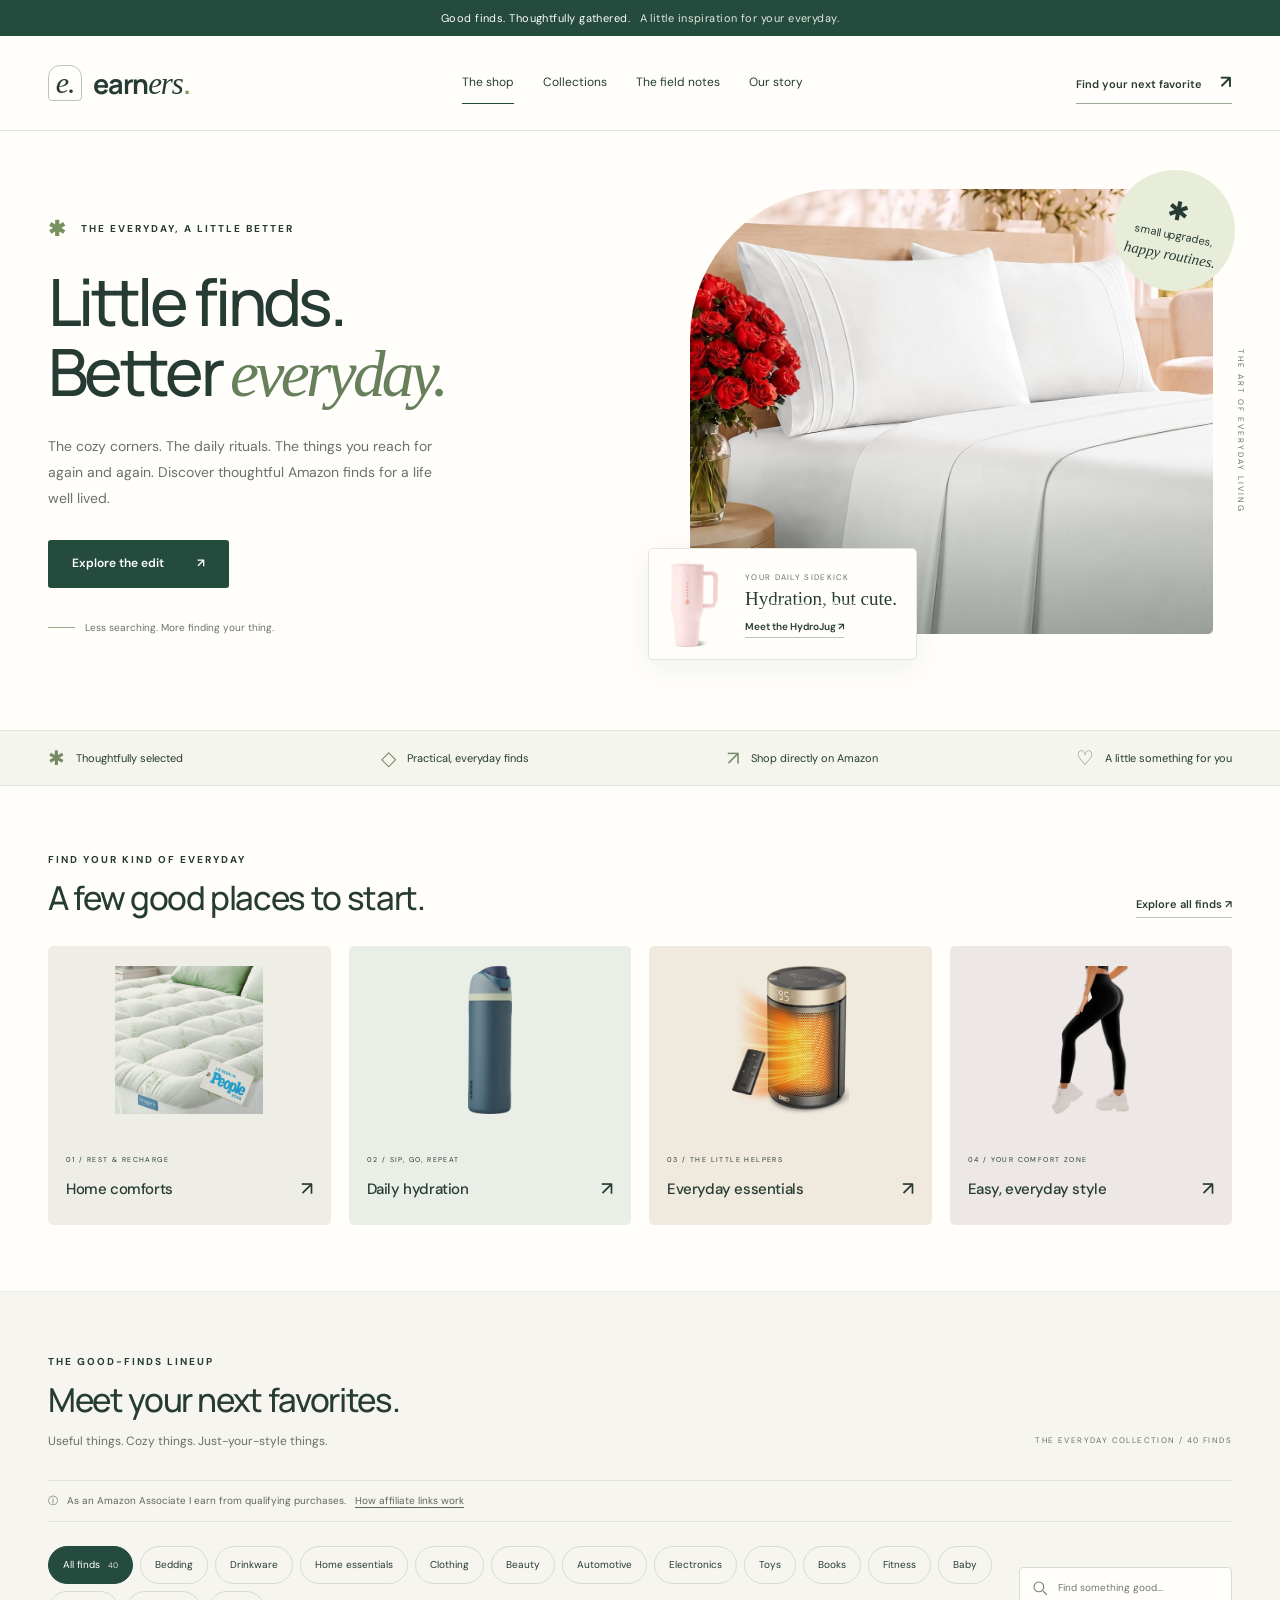
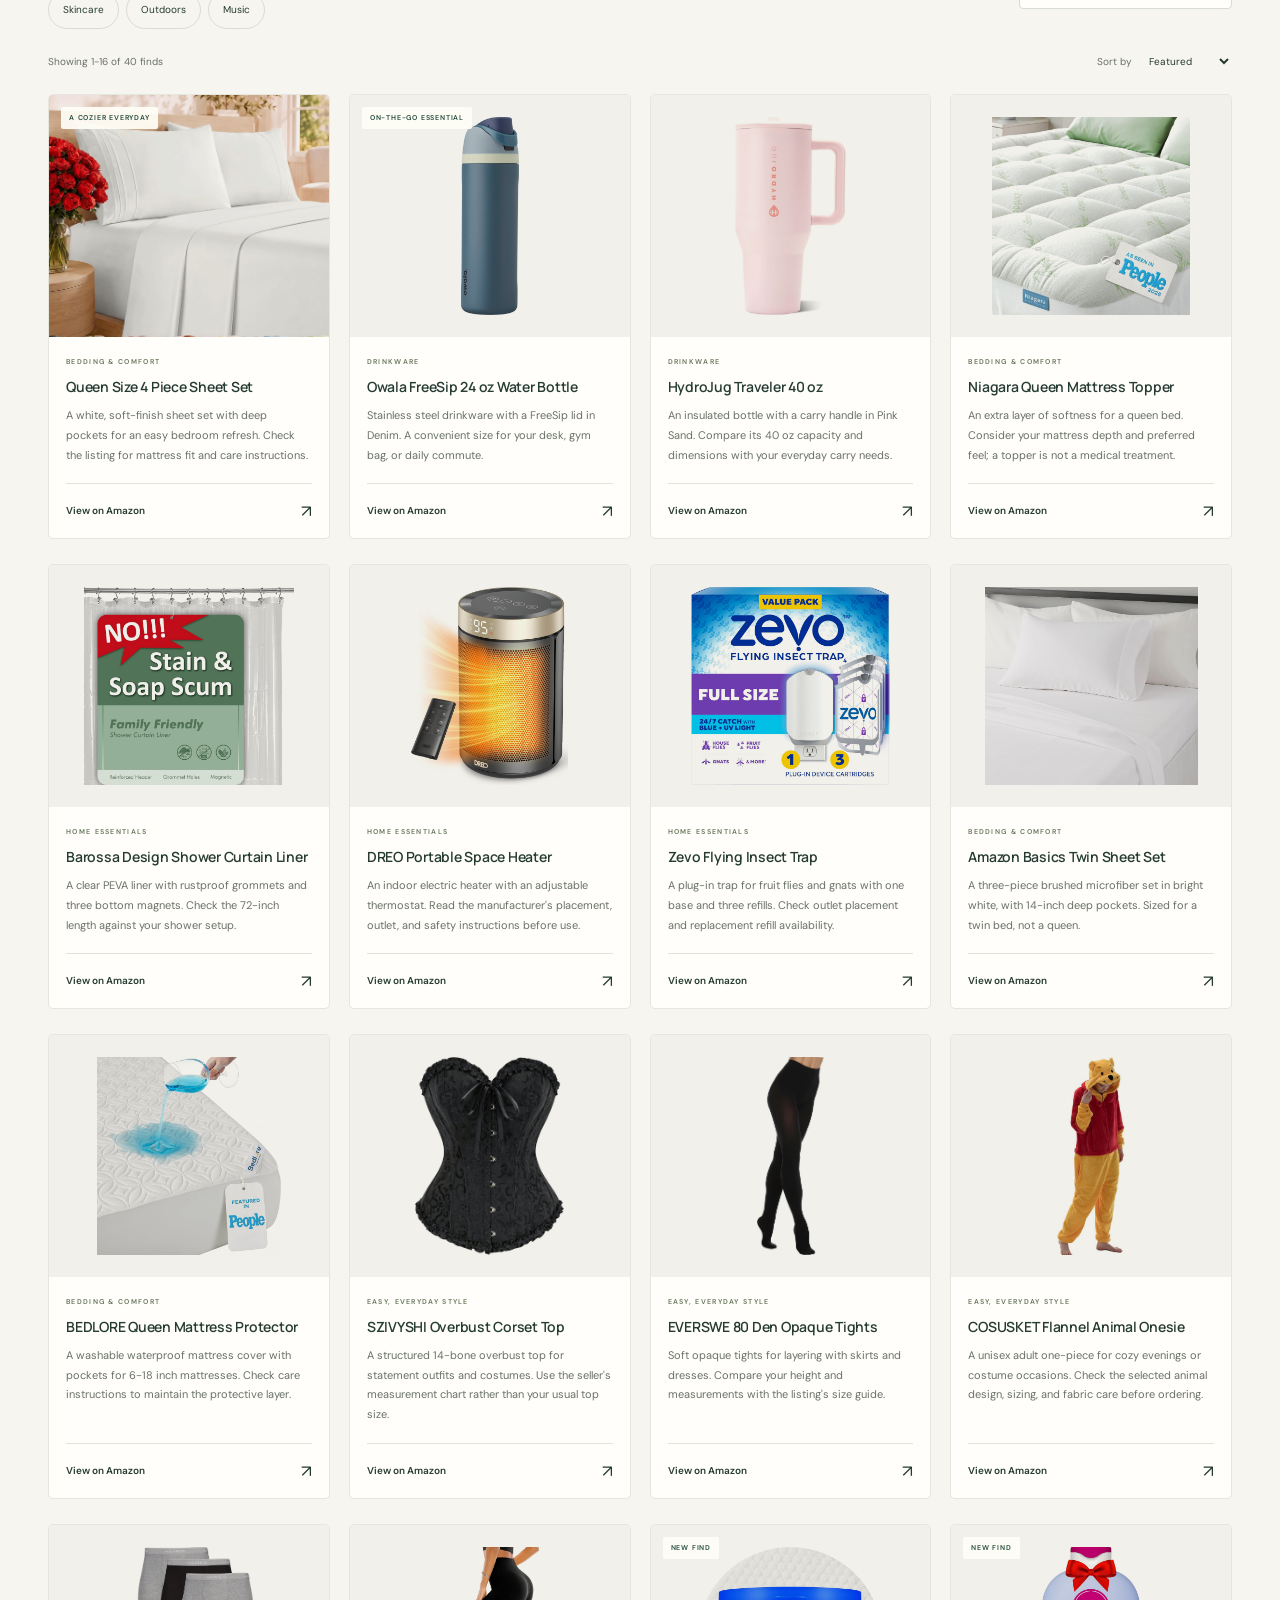
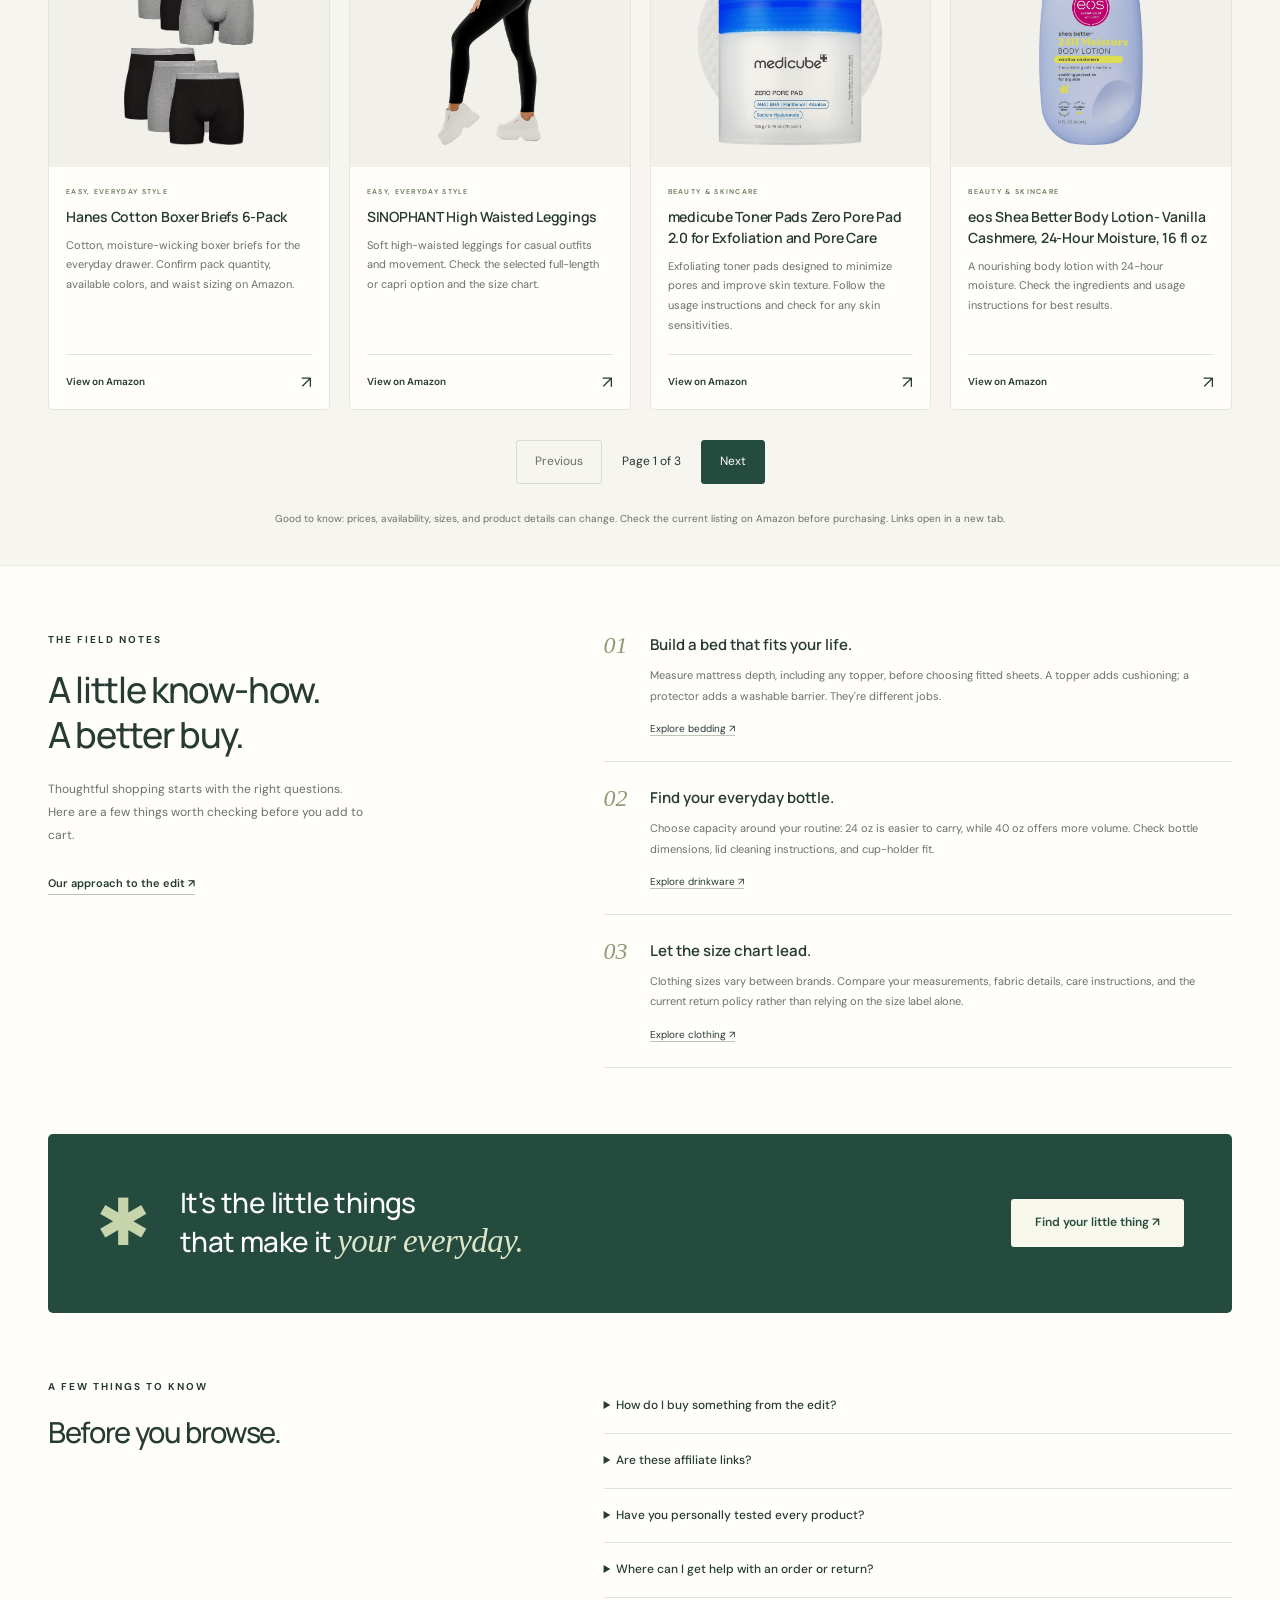
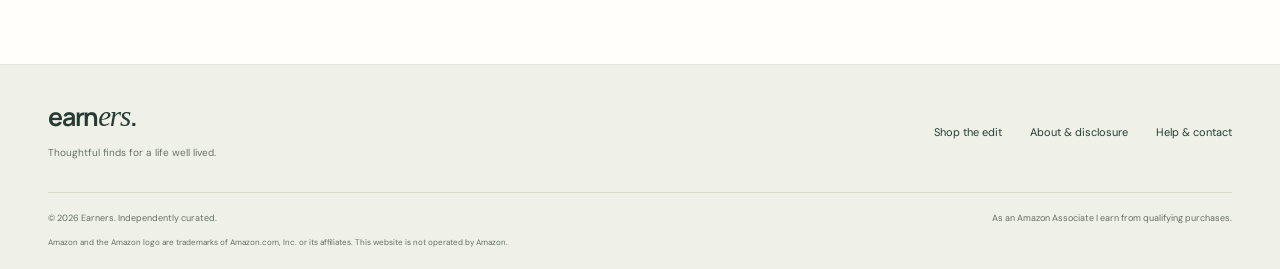
==== index.html @ 9bdc0b50 "first push" ====
<!doctype html>
<html lang="en">
<head>
  <meta charset="utf-8">
  <meta name="viewport" content="width=device-width, initial-scale=1">
  <meta name="theme-color" content="#254b3e">
  <title>Earners | Amazon Finds for Home, Style & Everyday Living</title>
  <link rel="canonical" href="https://products.brotherfall.com/">
  <meta name="description" content="Discover thoughtfully selected Amazon finds for a cozier home and an easier everyday. Shop bedding, drinkware, home essentials, and comfortable clothing with practical buying tips.">
  <meta name="robots" content="index, follow">
  <meta property="og:type" content="website">
  <meta property="og:site_name" content="Earners">
  <meta property="og:url" content="https://products.brotherfall.com/">
  <meta property="og:title" content="Earners | Little finds. Better everyday.">
  <meta property="og:description" content="A considered collection of home comforts, everyday essentials, and easy style. Explore our Amazon finds and practical shopping guides.">
  <meta property="og:image" content="https://products.brotherfall.com/images/pillows.jpg">
  <meta property="og:image:alt" content="White bedding in a light-filled bedroom">
  <meta name="twitter:card" content="summary_large_image">
  <meta name="twitter:title" content="Earners | Thoughtful Amazon Finds">
  <meta name="twitter:description" content="Home comforts, everyday essentials, and easy style, all in one thoughtful edit.">
  <meta name="twitter:image" content="https://products.brotherfall.com/images/pillows.jpg">
  <link rel="icon" href="favicon.svg" type="image/svg+xml">
  <link rel="stylesheet" href="style.css">
  <script src="main.js" defer></script>
  <script id="collection-schema" type="application/ld+json">
{
  "@context": "https://schema.org",
  "@type": "CollectionPage",
  "name": "Earners",
  "url": "https://products.brotherfall.com/",
  "description": "An independent collection of Amazon affiliate finds for home, drinkware, and clothing, with practical buying guidance.",
  "inLanguage": "en",
  "about": [
    {
      "@type": "Thing",
      "name": "BEDDING & COMFORT"
    },
    {
      "@type": "Thing",
      "name": "DRINKWARE"
    },
    {
      "@type": "Thing",
      "name": "HOME ESSENTIALS"
    },
    {
      "@type": "Thing",
      "name": "EASY, EVERYDAY STYLE"
    },
    {
      "@type": "Thing",
      "name": "BEAUTY & SKINCARE"
    },
    {
      "@type": "Thing",
      "name": "Automotive"
    },
    {
      "@type": "Thing",
      "name": "Electronics"
    },
    {
      "@type": "Thing",
      "name": "Toys"
    },
    {
      "@type": "Thing",
      "name": "Books"
    },
    {
      "@type": "Thing",
      "name": "Fitness"
    },
    {
      "@type": "Thing",
      "name": "Baby"
    },
    {
      "@type": "Thing",
      "name": "Skincare"
    },
    {
      "@type": "Thing",
      "name": "Outdoors"
    },
    {
      "@type": "Thing",
      "name": "Music"
    }
  ],
  "mainEntity": {
    "@type": "ItemList",
    "numberOfItems": 40,
    "itemListElement": [
      {
        "@type": "ListItem",
        "position": 1,
        "name": "Queen Size 4 Piece Sheet Set",
        "url": "https://amzn.to/4BjpfmI"
      },
      {
        "@type": "ListItem",
        "position": 2,
        "name": "Owala FreeSip 24 oz Water Bottle",
        "url": "https://amzn.to/4yuQQ1B"
      },
      {
        "@type": "ListItem",
        "position": 3,
        "name": "HydroJug Traveler 40 oz",
        "url": "https://amzn.to/4k2jZxG"
      },
      {
        "@type": "ListItem",
        "position": 4,
        "name": "Niagara Queen Mattress Topper",
        "url": "https://amzn.to/3U5pl0H"
      },
      {
        "@type": "ListItem",
        "position": 5,
        "name": "Barossa Design Shower Curtain Liner",
        "url": "https://amzn.to/4jytTqC"
      },
      {
        "@type": "ListItem",
        "position": 6,
        "name": "DREO Portable Space Heater",
        "url": "https://amzn.to/3UEKOh9"
      },
      {
        "@type": "ListItem",
        "position": 7,
        "name": "Zevo Flying Insect Trap",
        "url": "https://amzn.to/4zFvAqX"
      },
      {
        "@type": "ListItem",
        "position": 8,
        "name": "Amazon Basics Twin Sheet Set",
        "url": "https://amzn.to/48cyMP3"
      },
      {
        "@type": "ListItem",
        "position": 9,
        "name": "BEDLORE Queen Mattress Protector",
        "url": "https://amzn.to/47yAs5i"
      },
      {
        "@type": "ListItem",
        "position": 10,
        "name": "SZIVYSHI Overbust Corset Top",
        "url": "https://amzn.to/4hW5A4N"
      },
      {
        "@type": "ListItem",
        "position": 11,
        "name": "EVERSWE 80 Den Opaque Tights",
        "url": "https://amzn.to/486OiMs"
      },
      {
        "@type": "ListItem",
        "position": 12,
        "name": "COSUSKET Flannel Animal Onesie",
        "url": "https://amzn.to/4Bkxqzi"
      },
      {
        "@type": "ListItem",
        "position": 13,
        "name": "Hanes Cotton Boxer Briefs 6-Pack",
        "url": "https://amzn.to/4zPqzfQ"
      },
      {
        "@type": "ListItem",
        "position": 14,
        "name": "SINOPHANT High Waisted Leggings",
        "url": "https://amzn.to/4hYMk6M"
      },
      {
        "@type": "ListItem",
        "position": 15,
        "name": "medicube Toner Pads Zero Pore Pad 2.0 for Exfoliation and Pore Care",
        "url": "https://amzn.to/4yrE2Jn"
      },
      {
        "@type": "ListItem",
        "position": 16,
        "name": "eos Shea Better Body Lotion- Vanilla Cashmere, 24-Hour Moisture, 16 fl oz",
        "url": "https://amzn.to/4eLMtbs"
      },
      {
        "@type": "ListItem",
        "position": 17,
        "name": "Neutrogena Makeup Remover Micellar Wipes, 2 Pack of 25 Ct",
        "url": "https://amzn.to/3UGKvCq"
      },
      {
        "@type": "ListItem",
        "position": 18,
        "name": "Maybelline Lash Sensational Sky High Washable Mascara Makeup, Volumizing, Lengthening, Defining, Curling, Multiplying, Buildable Formula, Blackest Black, 1 Count",
        "url": "https://amzn.to/4BkCnIo"
      },
      {
        "@type": "ListItem",
        "position": 19,
        "name": "Amazon Essentials Cotton Swabs, 500 Count (Previously Amazon Basics)",
        "url": "https://amzn.to/4z8khIg"
      },
      {
        "@type": "ListItem",
        "position": 20,
        "name": "La Roche-Posay Toleriane Double Repair Face Moisturizer",
        "url": "https://amzn.to/4dRKSAE"
      },
      {
        "@type": "ListItem",
        "position": 21,
        "name": "Native Aluminum-Free Deodorant for Women & Men, Coconut & Vanilla, 2.65oz",
        "url": "https://amzn.to/47w4BCs"
      },
      {
        "@type": "ListItem",
        "position": 22,
        "name": "Luxe Color Changing Foundation – Medium",
        "url": "https://amzn.to/3L8kFqJ"
      },
      {
        "@type": "ListItem",
        "position": 23,
        "name": "PanOxyl Acne Foaming Wash, 10% Benzoyl Peroxide, For Face & Body, 5.5 oz",
        "url": "https://amzn.to/4slvDWK"
      },
      {
        "@type": "ListItem",
        "position": 24,
        "name": "MRS. MEYER'S CLEAN DAY Hand Soap Refill, Lemon Verbena Scent, 33 Fl Oz Bottle",
        "url": "https://amzn.to/3VNJPeX"
      },
      {
        "@type": "ListItem",
        "position": 25,
        "name": "Drift Car Air Freshener - The Original Wood Air Freshener - Car Odor Eliminator - Long Lasting Scent - Auto Accessories - Metal Clip - Essential Oils - Clean Ingredients - Teak Scent Starter Kit",
        "url": "https://amzn.to/3UzoOnT"
      },
      {
        "@type": "ListItem",
        "position": 26,
        "name": "USANOOKS Microfiber Cleaning Cloth Grey - 12 Pcs (12.5\"x12.5\") - High Performance - 1200 Washes, Ultra Absorbent Microfiber Towel Weave Grime & Liquid for Streak-Free Mirror Shine - Car Washing Cloth",
        "url": "https://amzn.to/4yFkr8N"
      },
      {
        "@type": "ListItem",
        "position": 27,
        "name": "AstroAI Windshield Cleaner Tool & Car Interior Detailing Kit, Blue, 21 in",
        "url": "https://amzn.to/4i1IcBu"
      },
      {
        "@type": "ListItem",
        "position": 28,
        "name": "Owala FreeSip Stainless Steel Water Bottle 24 oz Black Cherry",
        "url": "https://amzn.to/4zIC2xx"
      },
      {
        "@type": "ListItem",
        "position": 29,
        "name": "Amazon Fire TV Stick 4K Select, start streaming in 4K, AI-powered search, and free & live TV, find shows faster with Alexa+",
        "url": "https://link.amazon/B0el7v6eV"
      },
      {
        "@type": "ListItem",
        "position": 30,
        "name": "Apple iPhone 12, 64GB, Black - Unlocked (Renewed)",
        "url": "https://link.amazon/B012Eqxpv"
      },
      {
        "@type": "ListItem",
        "position": 31,
        "name": "Antarctic Star Countertop Ice Maker Machine, 26Lbs/Day Fastest 6‑Min Ice",
        "url": "https://link.amazon/B05rJ252f"
      },
      {
        "@type": "ListItem",
        "position": 32,
        "name": "Where’s your Baby and Daddy Hide & Seek Simulation Game",
        "url": "https://link.amazon/B01dqegqg"
      },
      {
        "@type": "ListItem",
        "position": 33,
        "name": "Acrylic Paint Markers, 24 Colors Dual Tip Fine & Brush Pens Set",
        "url": "https://link.amazon/B03gjcGrI"
      },
      {
        "@type": "ListItem",
        "position": 34,
        "name": "A Court of Splintered Harmony: The Valkyrie Cycle, Movement I (A Court of Thorns and Roses, 6)",
        "url": "https://link.amazon/B0jm1LZoq"
      },
      {
        "@type": "ListItem",
        "position": 35,
        "name": "Money. Wealth. Life Insurance.: How the Wealthy Use Life Insurance as a Tax-Free Personal Bank to Supercharge Their Savings",
        "url": "https://link.amazon/B0g1CMv94"
      },
      {
        "@type": "ListItem",
        "position": 36,
        "name": "Amazon Basics Neoprene Dumbbell Hand Weights for Exercise and Muscle Toning",
        "url": "https://link.amazon/B0866y1Dd"
      },
      {
        "@type": "ListItem",
        "position": 37,
        "name": "Pampers Swaddlers Diapers, Size 4 (15-34 lbs), 150 Count, Fragrance Free, Hypoallergenic, Absorbent, Pediatrician Recommended, Skin Safe",
        "url": "https://link.amazon/B04MHlUSL"
      },
      {
        "@type": "ListItem",
        "position": 38,
        "name": "Mighty Patch Hero Cosmetics Original Nighttime Acne Pimple Patches, 36 Ct",
        "url": "https://link.amazon/B0cKDAMWK"
      },
      {
        "@type": "ListItem",
        "position": 39,
        "name": "Occer 12x25 Compact Binoculars for Adults and Kids",
        "url": "https://link.amazon/B08NRmavv"
      },
      {
        "@type": "ListItem",
        "position": 40,
        "name": "Mellon Collie And The Infinite Sadness",
        "url": "https://link.amazon/B095elRce"
      }
    ]
  }
}
  </script>
</head>
<body>
  <a class="skip-link" href="#main">Skip to content</a>
  <div class="announcement">Good finds. Thoughtfully gathered. <span>A little inspiration for your everyday.</span></div>
  <header class="site-header">
    <div class="container header-inner">
      <a class="brand" href="index.html" aria-label="Earners home"><span class="brand-mark" aria-hidden="true">e.</span> earn<span class="brand-serif">ers</span><span class="brand-dot">.</span></a>
      <nav aria-label="Main navigation">
        <a class="nav-active" href="#shop">The shop</a>
        <a href="#collections">Collections</a>
        <a href="#guide">The field notes</a>
        <a href="about.html">Our story</a>
      </nav>
      <a class="header-cta" href="#shop">Find your next favorite <span aria-hidden="true">&nearr;</span></a>
    </div>
  </header>
  <main id="main">
    <section class="hero container" aria-labelledby="hero-title">
      <div class="hero-copy">
        <p class="eyebrow"><span class="tiny-star" aria-hidden="true">&#10033;</span> THE EVERYDAY, A LITTLE BETTER</p>
        <h1 id="hero-title">Little finds.<br>Better <em>everyday.</em></h1>
        <p class="hero-description">The cozy corners. The daily rituals. The things you reach for again and again. Discover thoughtful Amazon finds for a life well lived.</p>
        <a class="button button-dark" href="#shop">Explore the edit <span aria-hidden="true">&nearr;</span></a>
        <div class="hero-note"><span class="note-line"></span> Less searching. More finding your thing.</div>
      </div>
      <div class="hero-visual">
        <div class="hero-photo"><img src="images/pillows.jpg" alt="A sunlit bedroom styled with crisp white sheets and soft neutral tones" width="1200" height="1500" fetchpriority="high"><span class="photo-caption">MAKE ROOM FOR COMFORT</span></div>
        <div class="hero-sticker"><span aria-hidden="true">&#10033;</span> small upgrades,<br><em>happy routines.</em></div>
        <a class="floating-find" href="https://amzn.to/4k2jZxG" target="_blank" rel="sponsored nofollow noopener noreferrer" aria-label="View HydroJug Traveler on Amazon (opens in a new tab)">
          <img src="images/pinkwater.jpg" alt="Pink Sand HydroJug Traveler water bottle" width="110" height="132">
          <span><small>YOUR DAILY SIDEKICK</small><strong>Hydration, but cute.</strong><span class="text-link">Meet the HydroJug &nearr;</span></span>
        </a>
        <span class="hero-vertical" aria-hidden="true">THE ART OF EVERYDAY LIVING</span>
      </div>
    </section>
    <div class="values-strip">
      <div class="container values-inner"><span><span aria-hidden="true">&#10033;</span> Thoughtfully selected</span><span><span aria-hidden="true">&#9671;</span> Practical, everyday finds</span><span><span aria-hidden="true">&#8599;</span> Shop directly on Amazon</span><span><span aria-hidden="true">&#9825;</span> A little something for you</span></div>
    </div>
    <section class="section container" id="collections" aria-labelledby="collections-title">
      <div class="section-heading"><div><p class="eyebrow">FIND YOUR KIND OF EVERYDAY</p><h2 id="collections-title">A few good places to start.</h2></div><a class="text-link" href="#shop" data-category-link="all">Explore all finds <span aria-hidden="true">&nearr;</span></a></div>
      <div class="collection-grid">
        <a class="collection-card collection-bed" href="#shop" data-category-link="bedding"><img src="images/beddings.jpg" alt="Soft white quilted mattress topper" width="360" height="260" loading="lazy"><div><span>01 / REST & RECHARGE</span><h3>Home comforts <span aria-hidden="true">&nearr;</span></h3></div></a>
        <a class="collection-card collection-drink" href="#shop" data-category-link="drinkware"><img src="images/waterbottle.jpg" alt="Owala FreeSip stainless steel water bottle" width="360" height="260" loading="lazy"><div><span>02 / SIP, GO, REPEAT</span><h3>Daily hydration <span aria-hidden="true">&nearr;</span></h3></div></a>
        <a class="collection-card collection-home" href="#shop" data-category-link="home"><img src="images/heater.jpg" alt="DREO portable indoor space heater" width="360" height="260" loading="lazy"><div><span>03 / THE LITTLE HELPERS</span><h3>Everyday essentials <span aria-hidden="true">&nearr;</span></h3></div></a>
        <a class="collection-card collection-style" href="#shop" data-category-link="clothing"><img src="images/colang.jpg" alt="SINOPHANT high waisted leggings" width="360" height="260" loading="lazy"><div><span>04 / YOUR COMFORT ZONE</span><h3>Easy, everyday style <span aria-hidden="true">&nearr;</span></h3></div></a>
      </div>
    </section>
    <section class="shop-section" id="shop" aria-labelledby="shop-title">
      <div class="container">
        <div class="section-heading"><div><p class="eyebrow">THE GOOD-FINDS LINEUP</p><h2 id="shop-title">Meet your next favorites.</h2><p class="section-intro">Useful things. Cozy things. Just-your-style things.</p></div><span class="collection-count">THE EVERYDAY COLLECTION / 40 FINDS</span></div>
        <p class="affiliate-note"><span aria-hidden="true">&#9432;</span> As an Amazon Associate I earn from qualifying purchases. <a href="about.html#disclosure">How affiliate links work</a></p>
        <div class="shop-tools" hidden id="shop-tools">
          <div class="filter-list" role="group" aria-label="Filter products by category">
            <button type="button" class="filter active" data-filter="all" aria-pressed="true">All finds <span>40</span></button>
            <button type="button" class="filter" data-filter="bedding" aria-pressed="false">Bedding</button>
            <button type="button" class="filter" data-filter="drinkware" aria-pressed="false">Drinkware</button>
            <button type="button" class="filter" data-filter="home" aria-pressed="false">Home essentials</button>
            <button type="button" class="filter" data-filter="clothing" aria-pressed="false">Clothing</button>
            <button type="button" class="filter" data-filter="beauty" aria-pressed="false">Beauty</button>
            <button type="button" class="filter" data-filter="automotive" aria-pressed="false">Automotive</button>
            <button type="button" class="filter" data-filter="electronics" aria-pressed="false">Electronics</button>
            <button type="button" class="filter" data-filter="toys" aria-pressed="false">Toys</button>
            <button type="button" class="filter" data-filter="books" aria-pressed="false">Books</button>
            <button type="button" class="filter" data-filter="fitness" aria-pressed="false">Fitness</button>
            <button type="button" class="filter" data-filter="baby" aria-pressed="false">Baby</button>
            <button type="button" class="filter" data-filter="skincare" aria-pressed="false">Skincare</button>
            <button type="button" class="filter" data-filter="outdoors" aria-pressed="false">Outdoors</button>
            <button type="button" class="filter" data-filter="music" aria-pressed="false">Music</button>
          </div>
          <label class="search-box"><svg aria-hidden="true" viewBox="0 0 24 24" width="18" height="18"><circle cx="10.5" cy="10.5" r="6.5"></circle><path d="m16 16 5 5"></path></svg><span class="sr-only">Search products</span><input id="product-search" type="search" placeholder="Find something good..." autocomplete="off"></label>
        </div>
        <div class="results-bar" id="results-bar" hidden><p id="result-count" tabindex="-1" role="status" aria-live="polite" aria-atomic="true">Showing all 40 finds</p><label>Sort by <select id="product-sort"><option value="featured">Featured</option><option value="az">Name: A to Z</option><option value="za">Name: Z to A</option></select></label></div>
        <div class="product-grid" id="product-grid">
          <!-- PRODUCTS:START -->
          <article class="product-card product-card-lifestyle" data-category="bedding">
            <div class="product-image"><span class="product-badge">A COZIER EVERYDAY</span><img src="images/pillows.jpg" alt="White queen size four-piece sheet set" width="360" height="360" loading="lazy"></div>
            <div class="product-content"><p class="product-category">BEDDING &amp; COMFORT</p><h3>Queen Size 4 Piece Sheet Set</h3><p class="product-description">A white, soft-finish sheet set with deep pockets for an easy bedroom refresh. Check the listing for mattress fit and care instructions.</p><a class="amazon-link" href="https://amzn.to/4BjpfmI" target="_blank" rel="sponsored nofollow noopener noreferrer">View on Amazon <span aria-hidden="true">&nearr;</span><span class="sr-only">: Queen Size 4 Piece Sheet Set (opens in a new tab)</span></a></div>
          </article>
          <article class="product-card" data-category="drinkware">
            <div class="product-image"><span class="product-badge">ON-THE-GO ESSENTIAL</span><img src="images/waterbottle.jpg" alt="Owala FreeSip 24 oz water bottle in Denim" width="360" height="360" loading="lazy"></div>
            <div class="product-content"><p class="product-category">DRINKWARE</p><h3>Owala FreeSip 24 oz Water Bottle</h3><p class="product-description">Stainless steel drinkware with a FreeSip lid in Denim. A convenient size for your desk, gym bag, or daily commute.</p><a class="amazon-link" href="https://amzn.to/4yuQQ1B" target="_blank" rel="sponsored nofollow noopener noreferrer">View on Amazon <span aria-hidden="true">&nearr;</span><span class="sr-only">: Owala FreeSip 24 oz Water Bottle (opens in a new tab)</span></a></div>
          </article>
          <article class="product-card" data-category="drinkware">
            <div class="product-image"><img src="images/pinkwater.jpg" alt="HydroJug Traveler 40 oz with handle in Pink Sand" width="360" height="360" loading="lazy"></div>
            <div class="product-content"><p class="product-category">DRINKWARE</p><h3>HydroJug Traveler 40 oz</h3><p class="product-description">An insulated bottle with a carry handle in Pink Sand. Compare its 40 oz capacity and dimensions with your everyday carry needs.</p><a class="amazon-link" href="https://amzn.to/4k2jZxG" target="_blank" rel="sponsored nofollow noopener noreferrer">View on Amazon <span aria-hidden="true">&nearr;</span><span class="sr-only">: HydroJug Traveler 40 oz (opens in a new tab)</span></a></div>
          </article>
          <article class="product-card" data-category="bedding">
            <div class="product-image"><img src="images/beddings.jpg" alt="Niagara Sleep Solution queen mattress topper" width="360" height="360" loading="lazy"></div>
            <div class="product-content"><p class="product-category">BEDDING &amp; COMFORT</p><h3>Niagara Queen Mattress Topper</h3><p class="product-description">An extra layer of softness for a queen bed. Consider your mattress depth and preferred feel; a topper is not a medical treatment.</p><a class="amazon-link" href="https://amzn.to/3U5pl0H" target="_blank" rel="sponsored nofollow noopener noreferrer">View on Amazon <span aria-hidden="true">&nearr;</span><span class="sr-only">: Niagara Queen Mattress Topper (opens in a new tab)</span></a></div>
          </article>
          <article class="product-card" data-category="home">
            <div class="product-image"><img src="images/stains.jpg" alt="Clear Barossa Design shower curtain liner" width="360" height="360" loading="lazy"></div>
            <div class="product-content"><p class="product-category">HOME ESSENTIALS</p><h3>Barossa Design Shower Curtain Liner</h3><p class="product-description">A clear PEVA liner with rustproof grommets and three bottom magnets. Check the 72-inch length against your shower setup.</p><a class="amazon-link" href="https://amzn.to/4jytTqC" target="_blank" rel="sponsored nofollow noopener noreferrer">View on Amazon <span aria-hidden="true">&nearr;</span><span class="sr-only">: Barossa Design Shower Curtain Liner (opens in a new tab)</span></a></div>
          </article>
          <article class="product-card" data-category="home">
            <div class="product-image"><img src="images/heater.jpg" alt="DREO portable electric space heater" width="360" height="360" loading="lazy"></div>
            <div class="product-content"><p class="product-category">HOME ESSENTIALS</p><h3>DREO Portable Space Heater</h3><p class="product-description">An indoor electric heater with an adjustable thermostat. Read the manufacturer&#39;s placement, outlet, and safety instructions before use.</p><a class="amazon-link" href="https://amzn.to/3UEKOh9" target="_blank" rel="sponsored nofollow noopener noreferrer">View on Amazon <span aria-hidden="true">&nearr;</span><span class="sr-only">: DREO Portable Space Heater (opens in a new tab)</span></a></div>
          </article>
          <article class="product-card" data-category="home">
            <div class="product-image"><img src="images/flytraps.jpg" alt="Zevo flying insect trap with one base and three refills" width="360" height="360" loading="lazy"></div>
            <div class="product-content"><p class="product-category">HOME ESSENTIALS</p><h3>Zevo Flying Insect Trap</h3><p class="product-description">A plug-in trap for fruit flies and gnats with one base and three refills. Check outlet placement and replacement refill availability.</p><a class="amazon-link" href="https://amzn.to/4zFvAqX" target="_blank" rel="sponsored nofollow noopener noreferrer">View on Amazon <span aria-hidden="true">&nearr;</span><span class="sr-only">: Zevo Flying Insect Trap (opens in a new tab)</span></a></div>
          </article>
          <article class="product-card" data-category="bedding">
            <div class="product-image"><img src="images/pillowcases.jpg" alt="Amazon Basics bright white twin microfiber sheet set" width="360" height="360" loading="lazy"></div>
            <div class="product-content"><p class="product-category">BEDDING &amp; COMFORT</p><h3>Amazon Basics Twin Sheet Set</h3><p class="product-description">A three-piece brushed microfiber set in bright white, with 14-inch deep pockets. Sized for a twin bed, not a queen.</p><a class="amazon-link" href="https://amzn.to/48cyMP3" target="_blank" rel="sponsored nofollow noopener noreferrer">View on Amazon <span aria-hidden="true">&nearr;</span><span class="sr-only">: Amazon Basics Twin Sheet Set (opens in a new tab)</span></a></div>
          </article>
          <article class="product-card" data-category="bedding">
            <div class="product-image"><img src="images/removals.jpg" alt="White BEDLORE queen waterproof mattress protector" width="360" height="360" loading="lazy"></div>
            <div class="product-content"><p class="product-category">BEDDING &amp; COMFORT</p><h3>BEDLORE Queen Mattress Protector</h3><p class="product-description">A washable waterproof mattress cover with pockets for 6-18 inch mattresses. Check care instructions to maintain the protective layer.</p><a class="amazon-link" href="https://amzn.to/47yAs5i" target="_blank" rel="sponsored nofollow noopener noreferrer">View on Amazon <span aria-hidden="true">&nearr;</span><span class="sr-only">: BEDLORE Queen Mattress Protector (opens in a new tab)</span></a></div>
          </article>
          <article class="product-card" data-category="clothing">
            <div class="product-image"><img src="images/female1.jpg" alt="Black SZIVYSHI 14-bone overbust corset top" width="360" height="360" loading="lazy"></div>
            <div class="product-content"><p class="product-category">EASY, EVERYDAY STYLE</p><h3>SZIVYSHI Overbust Corset Top</h3><p class="product-description">A structured 14-bone overbust top for statement outfits and costumes. Use the seller&#39;s measurement chart rather than your usual top size.</p><a class="amazon-link" href="https://amzn.to/4hW5A4N" target="_blank" rel="sponsored nofollow noopener noreferrer">View on Amazon <span aria-hidden="true">&nearr;</span><span class="sr-only">: SZIVYSHI Overbust Corset Top (opens in a new tab)</span></a></div>
          </article>
          <article class="product-card" data-category="clothing">
            <div class="product-image"><img src="images/women80.jpg" alt="EVERSWE women&#39;s 80 denier opaque tights" width="360" height="360" loading="lazy"></div>
            <div class="product-content"><p class="product-category">EASY, EVERYDAY STYLE</p><h3>EVERSWE 80 Den Opaque Tights</h3><p class="product-description">Soft opaque tights for layering with skirts and dresses. Compare your height and measurements with the listing&#39;s size guide.</p><a class="amazon-link" href="https://amzn.to/486OiMs" target="_blank" rel="sponsored nofollow noopener noreferrer">View on Amazon <span aria-hidden="true">&nearr;</span><span class="sr-only">: EVERSWE 80 Den Opaque Tights (opens in a new tab)</span></a></div>
          </article>
          <article class="product-card" data-category="clothing">
            <div class="product-image"><img src="images/coats.jpg" alt="COSUSKET flannel animal onesie pajamas" width="360" height="360" loading="lazy"></div>
            <div class="product-content"><p class="product-category">EASY, EVERYDAY STYLE</p><h3>COSUSKET Flannel Animal Onesie</h3><p class="product-description">A unisex adult one-piece for cozy evenings or costume occasions. Check the selected animal design, sizing, and fabric care before ordering.</p><a class="amazon-link" href="https://amzn.to/4Bkxqzi" target="_blank" rel="sponsored nofollow noopener noreferrer">View on Amazon <span aria-hidden="true">&nearr;</span><span class="sr-only">: COSUSKET Flannel Animal Onesie (opens in a new tab)</span></a></div>
          </article>
          <article class="product-card" data-category="clothing">
            <div class="product-image"><img src="images/men-boxer.jpg" alt="Hanes men&#39;s cotton boxer briefs pack" width="360" height="360" loading="lazy"></div>
            <div class="product-content"><p class="product-category">EASY, EVERYDAY STYLE</p><h3>Hanes Cotton Boxer Briefs 6-Pack</h3><p class="product-description">Cotton, moisture-wicking boxer briefs for the everyday drawer. Confirm pack quantity, available colors, and waist sizing on Amazon.</p><a class="amazon-link" href="https://amzn.to/4zPqzfQ" target="_blank" rel="sponsored nofollow noopener noreferrer">View on Amazon <span aria-hidden="true">&nearr;</span><span class="sr-only">: Hanes Cotton Boxer Briefs 6-Pack (opens in a new tab)</span></a></div>
          </article>
          <article class="product-card" data-category="clothing">
            <div class="product-image"><img src="images/colang.jpg" alt="SINOPHANT high waisted women&#39;s leggings" width="360" height="360" loading="lazy"></div>
            <div class="product-content"><p class="product-category">EASY, EVERYDAY STYLE</p><h3>SINOPHANT High Waisted Leggings</h3><p class="product-description">Soft high-waisted leggings for casual outfits and movement. Check the selected full-length or capri option and the size chart.</p><a class="amazon-link" href="https://amzn.to/4hYMk6M" target="_blank" rel="sponsored nofollow noopener noreferrer">View on Amazon <span aria-hidden="true">&nearr;</span><span class="sr-only">: SINOPHANT High Waisted Leggings (opens in a new tab)</span></a></div>
          </article>
          <article class="product-card" data-category="beauty">
            <div class="product-image"><span class="product-badge">NEW FIND</span><img src="images/medicube.jpg" alt="medicube Toner Pads Zero Pore Pad 2.0 for Exfoliation and Pore Care" width="360" height="360" loading="lazy"></div>
            <div class="product-content"><p class="product-category">BEAUTY &amp; SKINCARE</p><h3>medicube Toner Pads Zero Pore Pad 2.0 for Exfoliation and Pore Care</h3><p class="product-description">Exfoliating toner pads designed to minimize pores and improve skin texture. Follow the usage instructions and check for any skin sensitivities.</p><a class="amazon-link" href="https://amzn.to/4yrE2Jn" target="_blank" rel="sponsored nofollow noopener noreferrer">View on Amazon <span aria-hidden="true">&nearr;</span><span class="sr-only">: medicube Toner Pads Zero Pore Pad 2.0 for Exfoliation and Pore Care (opens in a new tab)</span></a></div>
          </article>
          <article class="product-card" data-category="beauty">
            <div class="product-image"><span class="product-badge">NEW FIND</span><img src="images/eos.jpg" alt="eos Shea Better Body Lotion- Vanilla Cashmere, 24-Hour Moisture, 16 fl oz" width="360" height="360" loading="lazy"></div>
            <div class="product-content"><p class="product-category">BEAUTY &amp; SKINCARE</p><h3>eos Shea Better Body Lotion- Vanilla Cashmere, 24-Hour Moisture, 16 fl oz</h3><p class="product-description">A nourishing body lotion with 24-hour moisture. Check the ingredients and usage instructions for best results.</p><a class="amazon-link" href="https://amzn.to/4eLMtbs" target="_blank" rel="sponsored nofollow noopener noreferrer">View on Amazon <span aria-hidden="true">&nearr;</span><span class="sr-only">: eos Shea Better Body Lotion- Vanilla Cashmere, 24-Hour Moisture, 16 fl oz (opens in a new tab)</span></a></div>
          </article>
          <article class="product-card" data-category="beauty">
            <div class="product-image"><span class="product-badge">NEW FIND</span><img src="images/neutrogena.jpg" alt="Neutrogena Makeup Remover Micellar Wipes, 2 Pack of 25 Ct" width="360" height="360" loading="lazy"></div>
            <div class="product-content"><p class="product-category">BEAUTY &amp; SKINCARE</p><h3>Neutrogena Makeup Remover Micellar Wipes, 2 Pack of 25 Ct</h3><p class="product-description">Convenient micellar wipes for makeup removal and skin cleansing. Check the pack size and usage instructions.</p><a class="amazon-link" href="https://amzn.to/3UGKvCq" target="_blank" rel="sponsored nofollow noopener noreferrer">View on Amazon <span aria-hidden="true">&nearr;</span><span class="sr-only">: Neutrogena Makeup Remover Micellar Wipes, 2 Pack of 25 Ct (opens in a new tab)</span></a></div>
          </article>
          <article class="product-card" data-category="beauty">
            <div class="product-image"><span class="product-badge">NEW FIND</span><img src="images/maybelline.jpg" alt="Maybelline Lash Sensational Sky High Washable Mascara Makeup, Volumizing, Lengthening, Defining, Curling, Multiplying, Buildable Formula, Blackest Black, 1 Count" width="360" height="360" loading="lazy"></div>
            <div class="product-content"><p class="product-category">BEAUTY &amp; SKINCARE</p><h3>Maybelline Lash Sensational Sky High Washable Mascara Makeup, Volumizing, Lengthening, Defining, Curling, Multiplying, Buildable Formula, Blackest Black, 1 Count</h3><p class="product-description">A versatile mascara that volumizes, lengthens, defines, curls, and multiplies lashes. Check the ingredients and usage instructions for best results.</p><a class="amazon-link" href="https://amzn.to/4BkCnIo" target="_blank" rel="sponsored nofollow noopener noreferrer">View on Amazon <span aria-hidden="true">&nearr;</span><span class="sr-only">: Maybelline Lash Sensational Sky High Washable Mascara Makeup, Volumizing, Lengthening, Defining, Curling, Multiplying, Buildable Formula, Blackest Black, 1 Count (opens in a new tab)</span></a></div>
          </article>
          <article class="product-card" data-category="beauty">
            <div class="product-image"><span class="product-badge">NEW FIND</span><img src="images/amazon_essentials.jpg" alt="Amazon Essentials Cotton Swabs, 500 Count (Previously Amazon Basics)" width="360" height="360" loading="lazy"></div>
            <div class="product-content"><p class="product-category">BEAUTY &amp; SKINCARE</p><h3>Amazon Essentials Cotton Swabs, 500 Count (Previously Amazon Basics)</h3><p class="product-description">A pack of 500 cotton swabs for various personal care needs. Check the usage instructions and any safety warnings.</p><a class="amazon-link" href="https://amzn.to/4z8khIg" target="_blank" rel="sponsored nofollow noopener noreferrer">View on Amazon <span aria-hidden="true">&nearr;</span><span class="sr-only">: Amazon Essentials Cotton Swabs, 500 Count (Previously Amazon Basics) (opens in a new tab)</span></a></div>
          </article>
          <article class="product-card" data-category="beauty">
            <div class="product-image"><span class="product-badge">NEW FIND</span><img src="images/la_roche_posay.jpg" alt="La Roche-Posay Toleriane Double Repair Face Moisturizer" width="360" height="360" loading="lazy"></div>
            <div class="product-content"><p class="product-category">BEAUTY &amp; SKINCARE</p><h3>La Roche-Posay Toleriane Double Repair Face Moisturizer</h3><p class="product-description">A face moisturizer designed to repair and strengthen the skin barrier. Check the ingredients and usage instructions for best results.</p><a class="amazon-link" href="https://amzn.to/4dRKSAE" target="_blank" rel="sponsored nofollow noopener noreferrer">View on Amazon <span aria-hidden="true">&nearr;</span><span class="sr-only">: La Roche-Posay Toleriane Double Repair Face Moisturizer (opens in a new tab)</span></a></div>
          </article>
          <article class="product-card" data-category="beauty">
            <div class="product-image"><span class="product-badge">NEW FIND</span><img src="images/native_deodorant.jpg" alt="Native Aluminum-Free Deodorant for Women &amp; Men, Coconut &amp; Vanilla, 2.65oz" width="360" height="360" loading="lazy"></div>
            <div class="product-content"><p class="product-category">BEAUTY &amp; SKINCARE</p><h3>Native Aluminum-Free Deodorant for Women &amp; Men, Coconut &amp; Vanilla, 2.65oz</h3><p class="product-description">An aluminum-free deodorant suitable for both women and men. Check the ingredients and usage instructions for best results.</p><a class="amazon-link" href="https://amzn.to/47w4BCs" target="_blank" rel="sponsored nofollow noopener noreferrer">View on Amazon <span aria-hidden="true">&nearr;</span><span class="sr-only">: Native Aluminum-Free Deodorant for Women &amp; Men, Coconut &amp; Vanilla, 2.65oz (opens in a new tab)</span></a></div>
          </article>
          <article class="product-card" data-category="beauty">
            <div class="product-image"><span class="product-badge">NEW FIND</span><img src="images/luxe_foundation.jpg" alt="Luxe Color Changing Foundation – Medium" width="360" height="360" loading="lazy"></div>
            <div class="product-content"><p class="product-category">BEAUTY &amp; SKINCARE</p><h3>Luxe Color Changing Foundation – Medium</h3><p class="product-description">A color-changing foundation that adapts to your skin tone. Check the ingredients and usage instructions for best results.</p><a class="amazon-link" href="https://amzn.to/3L8kFqJ" target="_blank" rel="sponsored nofollow noopener noreferrer">View on Amazon <span aria-hidden="true">&nearr;</span><span class="sr-only">: Luxe Color Changing Foundation – Medium (opens in a new tab)</span></a></div>
          </article>
          <article class="product-card" data-category="beauty">
            <div class="product-image"><span class="product-badge">NEW FIND</span><img src="images/panoxyl_acne_foaming_wash.jpg" alt="PanOxyl Acne Foaming Wash, 10% Benzoyl Peroxide, For Face &amp; Body, 5.5 oz" width="360" height="360" loading="lazy"></div>
            <div class="product-content"><p class="product-category">BEAUTY &amp; SKINCARE</p><h3>PanOxyl Acne Foaming Wash, 10% Benzoyl Peroxide, For Face &amp; Body, 5.5 oz</h3><p class="product-description">An acne foaming wash with 10% benzoyl peroxide for face and body. Check the ingredients and usage instructions for best results.</p><a class="amazon-link" href="https://amzn.to/4slvDWK" target="_blank" rel="sponsored nofollow noopener noreferrer">View on Amazon <span aria-hidden="true">&nearr;</span><span class="sr-only">: PanOxyl Acne Foaming Wash, 10% Benzoyl Peroxide, For Face &amp; Body, 5.5 oz (opens in a new tab)</span></a></div>
          </article>
          <article class="product-card" data-category="beauty">
            <div class="product-image"><span class="product-badge">NEW FIND</span><img src="images/mrs_meyers_hand_soap_refill.jpg" alt="MRS. MEYER&#39;S CLEAN DAY Hand Soap Refill, Lemon Verbena Scent, 33 Fl Oz Bottle" width="360" height="360" loading="lazy"></div>
            <div class="product-content"><p class="product-category">BEAUTY &amp; SKINCARE</p><h3>MRS. MEYER&#39;S CLEAN DAY Hand Soap Refill, Lemon Verbena Scent, 33 Fl Oz Bottle</h3><p class="product-description">A refill for MRS. MEYER&#39;S CLEAN DAY hand soap in Lemon Verbena scent. Check the ingredients and usage instructions for best results.</p><a class="amazon-link" href="https://amzn.to/3VNJPeX" target="_blank" rel="sponsored nofollow noopener noreferrer">View on Amazon <span aria-hidden="true">&nearr;</span><span class="sr-only">: MRS. MEYER&#39;S CLEAN DAY Hand Soap Refill, Lemon Verbena Scent, 33 Fl Oz Bottle (opens in a new tab)</span></a></div>
          </article>
          <article class="product-card" data-category="automotive">
            <div class="product-image"><span class="product-badge">NEW FIND</span><img src="images/drift_car_air_freshener.jpg" alt="Drift Car Air Freshener - The Original Wood Air Freshener - Car Odor Eliminator - Long Lasting Scent - Auto Accessories - Metal Clip - Essential Oils - Clean Ingredients - Teak Scent Starter Kit" width="360" height="360" loading="lazy"></div>
            <div class="product-content"><p class="product-category">AUTOMOTIVE</p><h3>Drift Car Air Freshener - The Original Wood Air Freshener - Car Odor Eliminator - Long Lasting Scent - Auto Accessories - Metal Clip - Essential Oils - Clean Ingredients - Teak Scent Starter Kit</h3><p class="product-description">A teak-scented car air freshener made from clean ingredients and essential oils. Check the ingredients and usage instructions for best results.</p><a class="amazon-link" href="https://amzn.to/3UzoOnT" target="_blank" rel="sponsored nofollow noopener noreferrer">View on Amazon <span aria-hidden="true">&nearr;</span><span class="sr-only">: Drift Car Air Freshener - The Original Wood Air Freshener - Car Odor Eliminator - Long Lasting Scent - Auto Accessories - Metal Clip - Essential Oils - Clean Ingredients - Teak Scent Starter Kit (opens in a new tab)</span></a></div>
          </article>
          <article class="product-card" data-category="automotive">
            <div class="product-image"><span class="product-badge">NEW FIND</span><img src="images/usanooks_microfiber_cleaning_cloth.jpg" alt="USANOOKS Microfiber Cleaning Cloth Grey - 12 Pcs (12.5&quot;x12.5&quot;) - High Performance - 1200 Washes, Ultra Absorbent Microfiber Towel Weave Grime &amp; Liquid for Streak-Free Mirror Shine - Car Washing Cloth" width="360" height="360" loading="lazy"></div>
            <div class="product-content"><p class="product-category">AUTOMOTIVE</p><h3>USANOOKS Microfiber Cleaning Cloth Grey - 12 Pcs (12.5&quot;x12.5&quot;) - High Performance - 1200 Washes, Ultra Absorbent Microfiber Towel Weave Grime &amp; Liquid for Streak-Free Mirror Shine - Car Washing Cloth</h3><p class="product-description">A set of 12 high-performance microfiber cleaning cloths, each measuring 12.5&quot;x12.5&quot;. Ultra absorbent and durable for streak-free cleaning. Check the usage instructions for best results.</p><a class="amazon-link" href="https://amzn.to/4yFkr8N" target="_blank" rel="sponsored nofollow noopener noreferrer">View on Amazon <span aria-hidden="true">&nearr;</span><span class="sr-only">: USANOOKS Microfiber Cleaning Cloth Grey - 12 Pcs (12.5&quot;x12.5&quot;) - High Performance - 1200 Washes, Ultra Absorbent Microfiber Towel Weave Grime &amp; Liquid for Streak-Free Mirror Shine - Car Washing Cloth (opens in a new tab)</span></a></div>
          </article>
          <article class="product-card" data-category="automotive">
            <div class="product-image"><span class="product-badge">NEW FIND</span><img src="images/astroai_windshield_cleaner_tool.jpg" alt="AstroAI Windshield Cleaner Tool &amp; Car Interior Detailing Kit, Blue, 21 in" width="360" height="360" loading="lazy"></div>
            <div class="product-content"><p class="product-category">AUTOMOTIVE</p><h3>AstroAI Windshield Cleaner Tool &amp; Car Interior Detailing Kit, Blue, 21 in</h3><p class="product-description">A versatile windshield cleaner tool and car interior detailing kit. Perfect for keeping your car clean and well-maintained.</p><a class="amazon-link" href="https://amzn.to/4i1IcBu" target="_blank" rel="sponsored nofollow noopener noreferrer">View on Amazon <span aria-hidden="true">&nearr;</span><span class="sr-only">: AstroAI Windshield Cleaner Tool &amp; Car Interior Detailing Kit, Blue, 21 in (opens in a new tab)</span></a></div>
          </article>
          <article class="product-card" data-category="automotive">
            <div class="product-image"><span class="product-badge">NEW FIND</span><img src="images/owala_freesip_stainless_steel_water_bottle.jpg" alt="Owala FreeSip Stainless Steel Water Bottle 24 oz Black Cherry" width="360" height="360" loading="lazy"></div>
            <div class="product-content"><p class="product-category">AUTOMOTIVE</p><h3>Owala FreeSip Stainless Steel Water Bottle 24 oz Black Cherry</h3><p class="product-description">A 24 oz stainless steel water bottle in Black Cherry color. Perfect for staying hydrated on the go.</p><a class="amazon-link" href="https://amzn.to/4zIC2xx" target="_blank" rel="sponsored nofollow noopener noreferrer">View on Amazon <span aria-hidden="true">&nearr;</span><span class="sr-only">: Owala FreeSip Stainless Steel Water Bottle 24 oz Black Cherry (opens in a new tab)</span></a></div>
          </article>
          <article class="product-card" data-category="electronics">
            <div class="product-image"><img src="images/amazon_fire_tv_stick_4k.jpg" alt="Amazon Fire TV Stick 4K Select, start streaming in 4K, AI-powered search, and free &amp; live TV, find shows faster with Alexa+" width="360" height="360" loading="lazy"></div>
            <div class="product-content"><p class="product-category">ELECTRONICS</p><h3>Amazon Fire TV Stick 4K Select, start streaming in 4K, AI-powered search, and free &amp; live TV, find shows faster with Alexa+</h3><p class="product-description">The Amazon Fire TV Stick 4K Select allows you to start streaming in 4K with AI-powered search and access to free &amp; live TV. Find shows faster with Alexa+.</p><a class="amazon-link" href="https://link.amazon/B0el7v6eV" target="_blank" rel="sponsored nofollow noopener noreferrer">View on Amazon <span aria-hidden="true">&nearr;</span><span class="sr-only">: Amazon Fire TV Stick 4K Select, start streaming in 4K, AI-powered search, and free &amp; live TV, find shows faster with Alexa+ (opens in a new tab)</span></a></div>
          </article>
          <article class="product-card" data-category="electronics">
            <div class="product-image"><img src="images/apple_iphone_12_64gb_black.jpg" alt="Apple iPhone 12, 64GB, Black - Unlocked (Renewed)" width="360" height="360" loading="lazy"></div>
            <div class="product-content"><p class="product-category">ELECTRONICS</p><h3>Apple iPhone 12, 64GB, Black - Unlocked (Renewed)</h3><p class="product-description">The Apple iPhone 12 comes with 64GB of storage, in Black color, and is unlocked. This renewed device offers excellent performance and reliability.</p><a class="amazon-link" href="https://link.amazon/B012Eqxpv" target="_blank" rel="sponsored nofollow noopener noreferrer">View on Amazon <span aria-hidden="true">&nearr;</span><span class="sr-only">: Apple iPhone 12, 64GB, Black - Unlocked (Renewed) (opens in a new tab)</span></a></div>
          </article>
          <article class="product-card" data-category="electronics">
            <div class="product-image"><img src="images/antarctic_star_countertop_ice_maker.jpg" alt="Antarctic Star Countertop Ice Maker Machine, 26Lbs/Day Fastest 6‑Min Ice" width="360" height="360" loading="lazy"></div>
            <div class="product-content"><p class="product-category">ELECTRONICS</p><h3>Antarctic Star Countertop Ice Maker Machine, 26Lbs/Day Fastest 6‑Min Ice</h3><p class="product-description">The Antarctic Star Countertop Ice Maker Machine produces up to 26 lbs of ice per day, with the fastest ice ready in just 6 minutes. Perfect for home or office use.</p><a class="amazon-link" href="https://link.amazon/B05rJ252f" target="_blank" rel="sponsored nofollow noopener noreferrer">View on Amazon <span aria-hidden="true">&nearr;</span><span class="sr-only">: Antarctic Star Countertop Ice Maker Machine, 26Lbs/Day Fastest 6‑Min Ice (opens in a new tab)</span></a></div>
          </article>
          <article class="product-card" data-category="toys">
            <div class="product-image"><img src="images/baby_toys.png" alt="Where’s your Baby and Daddy Hide &amp; Seek Simulation Game" width="360" height="360" loading="lazy"></div>
            <div class="product-content"><p class="product-category">TOYS</p><h3>Where’s your Baby and Daddy Hide &amp; Seek Simulation Game</h3><p class="product-description">A fun and interactive hide &amp; seek simulation game for babies and parents. Helps develop cognitive and motor skills while providing entertainment.</p><a class="amazon-link" href="https://link.amazon/B01dqegqg" target="_blank" rel="sponsored nofollow noopener noreferrer">View on Amazon <span aria-hidden="true">&nearr;</span><span class="sr-only">: Where’s your Baby and Daddy Hide &amp; Seek Simulation Game (opens in a new tab)</span></a></div>
          </article>
          <article class="product-card" data-category="toys">
            <div class="product-image"><img src="images/acrylic_paint_markers_24_colors_dual_tip_fine_brush_pens_set.jpg" alt="Acrylic Paint Markers, 24 Colors Dual Tip Fine &amp; Brush Pens Set" width="360" height="360" loading="lazy"></div>
            <div class="product-content"><p class="product-category">TOYS</p><h3>Acrylic Paint Markers, 24 Colors Dual Tip Fine &amp; Brush Pens Set</h3><p class="product-description">A set of 24 acrylic paint markers with dual tips (fine &amp; brush). Ideal for art projects, crafts, and creative expression.</p><a class="amazon-link" href="https://link.amazon/B03gjcGrI" target="_blank" rel="sponsored nofollow noopener noreferrer">View on Amazon <span aria-hidden="true">&nearr;</span><span class="sr-only">: Acrylic Paint Markers, 24 Colors Dual Tip Fine &amp; Brush Pens Set (opens in a new tab)</span></a></div>
          </article>
          <article class="product-card" data-category="books">
            <div class="product-image"><img src="images/a_court_of_splintered_harmony.jpg" alt="A Court of Splintered Harmony: The Valkyrie Cycle, Movement I (A Court of Thorns and Roses, 6)" width="360" height="360" loading="lazy"></div>
            <div class="product-content"><p class="product-category">BOOKS</p><h3>A Court of Splintered Harmony: The Valkyrie Cycle, Movement I (A Court of Thorns and Roses, 6)</h3><p class="product-description">The sixth installment in the A Court of Thorns and Roses series, following the journey of the Valkyrie Cycle. A must-read for fans of fantasy and romance.</p><a class="amazon-link" href="https://link.amazon/B0jm1LZoq" target="_blank" rel="sponsored nofollow noopener noreferrer">View on Amazon <span aria-hidden="true">&nearr;</span><span class="sr-only">: A Court of Splintered Harmony: The Valkyrie Cycle, Movement I (A Court of Thorns and Roses, 6) (opens in a new tab)</span></a></div>
          </article>
          <article class="product-card" data-category="books">
            <div class="product-image"><img src="images/money_wealth_life_insurance.jpg" alt="Money. Wealth. Life Insurance.: How the Wealthy Use Life Insurance as a Tax-Free Personal Bank to Supercharge Their Savings" width="360" height="360" loading="lazy"></div>
            <div class="product-content"><p class="product-category">BOOKS</p><h3>Money. Wealth. Life Insurance.: How the Wealthy Use Life Insurance as a Tax-Free Personal Bank to Supercharge Their Savings</h3><p class="product-description">A comprehensive guide on how the wealthy utilize life insurance as a tax-free personal bank to enhance their savings and financial strategy.</p><a class="amazon-link" href="https://link.amazon/B0g1CMv94" target="_blank" rel="sponsored nofollow noopener noreferrer">View on Amazon <span aria-hidden="true">&nearr;</span><span class="sr-only">: Money. Wealth. Life Insurance.: How the Wealthy Use Life Insurance as a Tax-Free Personal Bank to Supercharge Their Savings (opens in a new tab)</span></a></div>
          </article>
          <article class="product-card" data-category="fitness">
            <div class="product-image"><img src="images/amazon_basics_neoprene_dumbbell_hand_weights.jpg" alt="Amazon Basics Neoprene Dumbbell Hand Weights for Exercise and Muscle Toning" width="360" height="360" loading="lazy"></div>
            <div class="product-content"><p class="product-category">FITNESS</p><h3>Amazon Basics Neoprene Dumbbell Hand Weights for Exercise and Muscle Toning</h3><p class="product-description">A set of neoprene dumbbell hand weights designed for exercise and muscle toning. Suitable for various fitness routines and home workouts.</p><a class="amazon-link" href="https://link.amazon/B0866y1Dd" target="_blank" rel="sponsored nofollow noopener noreferrer">View on Amazon <span aria-hidden="true">&nearr;</span><span class="sr-only">: Amazon Basics Neoprene Dumbbell Hand Weights for Exercise and Muscle Toning (opens in a new tab)</span></a></div>
          </article>
          <article class="product-card" data-category="baby">
            <div class="product-image"><img src="images/pampers_swaddlers_diapers_size_4_150_count.jpg" alt="Pampers Swaddlers Diapers, Size 4 (15-34 lbs), 150 Count, Fragrance Free, Hypoallergenic, Absorbent, Pediatrician Recommended, Skin Safe" width="360" height="360" loading="lazy"></div>
            <div class="product-content"><p class="product-category">BABY</p><h3>Pampers Swaddlers Diapers, Size 4 (15-34 lbs), 150 Count, Fragrance Free, Hypoallergenic, Absorbent, Pediatrician Recommended, Skin Safe</h3><p class="product-description">Soft and absorbent Pampers Swaddlers diapers for babies, size 4 (15-34 lbs). Fragrance-free, hypoallergenic, and pediatrician recommended for sensitive skin.</p><a class="amazon-link" href="https://link.amazon/B04MHlUSL" target="_blank" rel="sponsored nofollow noopener noreferrer">View on Amazon <span aria-hidden="true">&nearr;</span><span class="sr-only">: Pampers Swaddlers Diapers, Size 4 (15-34 lbs), 150 Count, Fragrance Free, Hypoallergenic, Absorbent, Pediatrician Recommended, Skin Safe (opens in a new tab)</span></a></div>
          </article>
          <article class="product-card" data-category="skincare">
            <div class="product-image"><img src="images/mighty_patch_hero_cosmetics_original_nighttime_acne_pimple_patches_36_ct.jpg" alt="Mighty Patch Hero Cosmetics Original Nighttime Acne Pimple Patches, 36 Ct" width="360" height="360" loading="lazy"></div>
            <div class="product-content"><p class="product-category">SKINCARE</p><h3>Mighty Patch Hero Cosmetics Original Nighttime Acne Pimple Patches, 36 Ct</h3><p class="product-description">Effective nighttime acne pimple patches from Hero Cosmetics. Helps reduce the appearance of pimples while you sleep.</p><a class="amazon-link" href="https://link.amazon/B0cKDAMWK" target="_blank" rel="sponsored nofollow noopener noreferrer">View on Amazon <span aria-hidden="true">&nearr;</span><span class="sr-only">: Mighty Patch Hero Cosmetics Original Nighttime Acne Pimple Patches, 36 Ct (opens in a new tab)</span></a></div>
          </article>
          <article class="product-card" data-category="outdoors">
            <div class="product-image"><img src="images/occer_12x25_compact_binoculars_for_adults_and_kids.jpg" alt="Occer 12x25 Compact Binoculars for Adults and Kids" width="360" height="360" loading="lazy"></div>
            <div class="product-content"><p class="product-category">OUTDOORS</p><h3>Occer 12x25 Compact Binoculars for Adults and Kids</h3><p class="product-description">Compact and lightweight binoculars suitable for both adults and kids. Ideal for outdoor activities like bird watching, hiking, and sports events.</p><a class="amazon-link" href="https://link.amazon/B08NRmavv" target="_blank" rel="sponsored nofollow noopener noreferrer">View on Amazon <span aria-hidden="true">&nearr;</span><span class="sr-only">: Occer 12x25 Compact Binoculars for Adults and Kids (opens in a new tab)</span></a></div>
          </article>
          <article class="product-card" data-category="music">
            <div class="product-image"><img src="images/mellon_collie_and_the_infinite_sadness.jpg" alt="Mellon Collie And The Infinite Sadness" width="360" height="360" loading="lazy"></div>
            <div class="product-content"><p class="product-category">MUSIC</p><h3>Mellon Collie And The Infinite Sadness</h3><p class="product-description">The third studio album by American rock band The Smashing Pumpkins, released in 1995. A double album featuring a wide range of musical styles.</p><a class="amazon-link" href="https://link.amazon/B095elRce" target="_blank" rel="sponsored nofollow noopener noreferrer">View on Amazon <span aria-hidden="true">&nearr;</span><span class="sr-only">: Mellon Collie And The Infinite Sadness (opens in a new tab)</span></a></div>
          </article>
          <!-- PRODUCTS:END -->
        </div>
        <nav class="pagination" id="product-pagination" aria-label="Product pages" hidden>
          <button type="button" id="previous-page" aria-controls="product-grid">Previous</button>
          <span id="page-status">Page 1 of 1</span>
          <button type="button" id="next-page" aria-controls="product-grid">Next</button>
        </nav>
        <div class="empty-state" id="empty-state" hidden><span aria-hidden="true">&#10033;</span><h3>No finds this time.</h3><p>Try a different search or explore the whole collection.</p><button class="button button-dark" type="button" id="reset-filters">Show all finds &nearr;</button></div>
        <p class="shop-footnote">Good to know: prices, availability, sizes, and product details can change. Check the current listing on Amazon before purchasing. Links open in a new tab.</p>
      </div>
    </section>
    <section class="section container guide-section" id="guide" aria-labelledby="guide-title">
      <div class="guide-intro"><p class="eyebrow">THE FIELD NOTES</p><h2 id="guide-title">A little know-how.<br>A better buy.</h2><p>Thoughtful shopping starts with the right questions. Here are a few things worth checking before you add to cart.</p><a class="text-link" href="about.html#approach">Our approach to the edit &nearr;</a></div>
      <div class="guide-notes">
        <article><span class="guide-number">01</span><div><h3>Build a bed that fits your life.</h3><p>Measure mattress depth, including any topper, before choosing fitted sheets. A topper adds cushioning; a protector adds a washable barrier. They're different jobs.</p><a href="#shop" data-category-link="bedding">Explore bedding &nearr;</a></div></article>
        <article><span class="guide-number">02</span><div><h3>Find your everyday bottle.</h3><p>Choose capacity around your routine: 24 oz is easier to carry, while 40 oz offers more volume. Check bottle dimensions, lid cleaning instructions, and cup-holder fit.</p><a href="#shop" data-category-link="drinkware">Explore drinkware &nearr;</a></div></article>
        <article><span class="guide-number">03</span><div><h3>Let the size chart lead.</h3><p>Clothing sizes vary between brands. Compare your measurements, fabric details, care instructions, and the current return policy rather than relying on the size label alone.</p><a href="#shop" data-category-link="clothing">Explore clothing &nearr;</a></div></article>
      </div>
    </section>
    <section class="closing-banner container"><span aria-hidden="true">&#10033;</span><p>It's the little things<br>that make it <em>your everyday.</em></p><a class="button button-light" href="#shop" data-category-link="all">Find your little thing &nearr;</a></section>
    <section class="section container faq-section" aria-labelledby="faq-title"><div><p class="eyebrow">A FEW THINGS TO KNOW</p><h2 id="faq-title">Before you browse.</h2></div><div class="faq-list">
      <details><summary>How do I buy something from the edit?</summary><p>Choose "View on Amazon" on any product. You'll go to its Amazon listing to check current details and complete your purchase. Earners does not take payments or process orders.</p></details>
      <details><summary>Are these affiliate links?</summary><p>Yes. As an Amazon Associate I earn from qualifying purchases. This is an independent affiliate website, not an official Amazon store. See <a href="about.html#disclosure">our affiliate disclosure</a> for details.</p></details>
      <details><summary>Have you personally tested every product?</summary><p>No. This collection is based on the supplied product listings, not independent hands-on testing. Buying tips are general guidance, not performance guarantees. Always verify the current specifications and reviews on Amazon.</p></details>
      <details><summary>Where can I get help with an order or return?</summary><p>Your purchase is handled on Amazon. Visit <a href="https://www.amazon.com/gp/css/order-history" target="_blank" rel="noopener noreferrer">Your Orders on Amazon (opens in a new tab)</a> for delivery updates, returns, and product support.</p></details>
    </div></section>
  </main>
  <footer class="site-footer"><div class="container"><div class="footer-top"><div><a class="brand" href="index.html" aria-label="Earners home">earn<span class="brand-serif">ers</span>.</a><p>Thoughtful finds for a life well lived.</p></div><nav aria-label="Footer navigation"><a href="#shop">Shop the edit</a><a href="about.html">About & disclosure</a><a href="contact.html">Help & contact</a></nav></div><div class="footer-bottom"><p>&copy; <span data-year>2026</span> Earners. Independently curated.</p><p>As an Amazon Associate I earn from qualifying purchases.</p></div><p class="trademark-note">Amazon and the Amazon logo are trademarks of Amazon.com, Inc. or its affiliates. This website is not operated by Amazon.</p></div></footer>
</body>
</html>
---- style.css ----
@import url('https://fonts.googleapis.com/css2?family=DM+Sans:wght@400;500;600;700&family=Manrope:wght@400;500;600;700;800&display=swap');

:root {
  --ink: #263b33;
  --green: #254b3e;
  --muted: #697169;
  --paper: #fffefa;
  --cream: #f6f5ef;
  --line: #e1e4da;
  --serif: Georgia, 'Times New Roman', serif;
}
* { box-sizing: border-box; }
html { scroll-behavior: smooth; scroll-padding-top: 24px; }
body { margin: 0; background: var(--paper); color: var(--ink); font: 14px/1.65 'DM Sans', Arial, sans-serif; }
a { color: inherit; text-decoration: none; }
button, input, select { font: inherit; }
button, select, summary { cursor: pointer; }
img { display: block; max-width: 100%; }
button, input, select { color: var(--ink); }
button { border: 0; }
[hidden] { display: none !important; }
:focus-visible { outline: 3px solid #ae602c; outline-offset: 5px; }
::selection { background: #dce6cc; }
.container { width: min(1240px, calc(100% - 96px)); margin-inline: auto; }
.sr-only { position: absolute; width: 1px; height: 1px; padding: 0; margin: -1px; overflow: hidden; clip: rect(0, 0, 0, 0); white-space: nowrap; border: 0; }
.skip-link { position: absolute; left: 16px; top: -100px; background: var(--green); color: white; padding: 12px 20px; z-index: 10; }
.skip-link:focus { top: 10px; }
.announcement { background: var(--green); color: #fff; padding: 9px 20px; font-size: 11px; text-align: center; letter-spacing: .45px; }
.announcement span { color: #e1e9df; margin-left: 6px; }
.site-header { border-bottom: 1px solid var(--line); }
.header-inner { min-height: 94px; display: flex; align-items: center; justify-content: space-between; gap: 24px; }
.brand { display: inline-flex; align-items: center; font: 700 27px/1 'Manrope', Arial, sans-serif; letter-spacing: -1.2px; white-space: nowrap; }
.brand-serif { font: italic 31px/1 var(--serif); font-weight: 400; }
.brand-mark { border: 1px solid #bac6b4; width: 34px; height: 36px; display: inline-grid; place-items: center; margin-right: 11px; font: italic 30px/1 var(--serif); border-radius: 12px 12px 4px 4px; }
.brand-dot { color: #8a9c68; }
.site-header nav { display: flex; gap: 29px; align-items: center; }
.site-header nav a { font-size: 12px; padding: 10px 0; }
.site-header nav a:hover, .nav-active { border-bottom: 1px solid var(--green); }
.header-cta { font-size: 11px; font-weight: 600; border-bottom: 1px solid #9ba994; padding: 6px 0; }
.header-cta span { padding-left: 15px; font-size: 18px; }
.hero { display: grid; grid-template-columns: 1fr 1fr; gap: 60px; align-items: center; padding-block: 58px 70px; }
.eyebrow { font-size: 10px; font-weight: 700; letter-spacing: 2px; margin: 0 0 19px; line-height: 1.6; }
.tiny-star { color: #799261; font-size: 21px; vertical-align: middle; padding-right: 9px; }
h1, h2, h3, p { margin-top: 0; }
h1 { font: 500 clamp(48px, 5.1vw, 74px)/1.08 'Manrope', Arial, sans-serif; letter-spacing: -3.7px; margin-bottom: 24px; }
h1 em { font-family: var(--serif); font-weight: 400; color: #67805b; }
.hero-description { max-width: 390px; font-size: 14px; line-height: 1.85; color: var(--muted); margin-bottom: 28px; }
.button { padding: 14px 24px; display: inline-flex; align-items: center; justify-content: center; gap: 33px; font-size: 12px; font-weight: 600; border-radius: 3px; transition: background .2s, transform .2s; min-height: 48px; }
.button:hover { transform: translateY(-2px); }
.button-dark { background: var(--green); color: #fff; }
.button-dark:hover { background: #153b2e; }
.button-light { background: #f8f8ed; color: var(--green); }
.hero-note { display: flex; align-items: center; gap: 10px; margin-top: 32px; font-size: 10px; color: var(--muted); }
.note-line { width: 27px; height: 1px; background: #98a58b; }
.hero-visual { position: relative; padding: 0 19px 26px 20px; }
.hero-photo { height: 445px; border-radius: 150px 5px 5px 5px; overflow: hidden; position: relative; }
.hero-photo > img { width: 100%; height: 100%; object-fit: cover; object-position: 50% 44%; }
.hero-photo::after { content: ''; position: absolute; inset: 60% 0 0; background: linear-gradient(transparent, #1d2f235c); }
.photo-caption { position: absolute; bottom: 21px; left: 25px; color: white; font-size: 9px; letter-spacing: 2px; z-index: 1; }
.hero-sticker { position: absolute; right: -3px; top: -19px; background: #e8edda; width: 121px; height: 121px; border-radius: 50%; display: flex; flex-direction: column; justify-content: center; text-align: center; font-size: 11px; line-height: 1.5; transform: rotate(11deg); }
.hero-sticker > span { font-size: 26px; line-height: 1.25; }
.hero-sticker em { font-family: var(--serif); font-size: 15px; }
.floating-find { position: absolute; bottom: 0; left: -22px; display: flex; align-items: center; gap: 15px; background: #fffefa; border: 1px solid #e6e6dc; padding: 12px 19px 12px 10px; border-radius: 5px; box-shadow: 0 8px 30px #1c2b2410; max-width: 95%; }
.floating-find img { width: 71px; height: 86px; object-fit: contain; mix-blend-mode: multiply; }
.floating-find small { display: block; font-size: 8px; letter-spacing: 1.3px; color: var(--muted); }
.floating-find strong { display: block; font: 500 19px/1.6 var(--serif); }
.floating-find .text-link { font-size: 10px; }
.hero-vertical { position: absolute; right: -15px; top: 160px; writing-mode: vertical-rl; font-size: 8px; letter-spacing: 2px; color: var(--muted); }
.values-strip { border-block: 1px solid var(--line); background: #f4f5ed; }
.values-inner { display: flex; align-items: center; justify-content: space-between; padding-block: 17px; gap: 20px; }
.values-inner > span { display: flex; align-items: center; gap: 11px; font-size: 11px; }
.values-inner > span > span { font-size: 20px; color: #778a65; line-height: 1; }
.section { padding-block: 66px; }
.section-heading { display: flex; justify-content: space-between; align-items: flex-end; gap: 25px; margin-bottom: 28px; }
.section-heading .eyebrow { margin-bottom: 9px; }
h2 { font: 500 33px/1.25 'Manrope', Arial, sans-serif; letter-spacing: -1.35px; margin-bottom: 0; }
.text-link { font-size: 11px; font-weight: 600; padding-bottom: 4px; border-bottom: 1px solid #bcc6b3; }
.section-heading > .text-link { white-space: nowrap; }
.collection-grid { display: grid; grid-template-columns: repeat(4, 1fr); gap: 18px; }
.collection-card { overflow: hidden; border-radius: 5px; background: #eeeee6; }
.collection-card > img { width: 100%; height: 188px; object-fit: contain; padding: 20px; mix-blend-mode: multiply; transition: transform .25s; }
.collection-card:hover > img { transform: scale(1.04); }
.collection-card > div { padding: 12px 18px 20px; }
.collection-card div > span { font-size: 7px; letter-spacing: 1.4px; }
.collection-card h3 { display: flex; align-items: center; justify-content: space-between; font-size: 15px; font-weight: 500; letter-spacing: -.4px; margin: 4px 0 0; }
.collection-card h3 span { font-size: 19px; }
.collection-drink { background: #e9eee6; }
.collection-home { background: #f0e9de; }
.collection-style { background: #ede8e5; }
.shop-section { background: var(--cream); border-block: 1px solid #ebede4; padding-block: 62px 38px; }
.section-intro { color: var(--muted); font-size: 12px; margin: 12px 0 0; }
.collection-count { font-size: 8px; letter-spacing: 1.4px; color: var(--muted); margin-bottom: 5px; }
.affiliate-note { font-size: 10px; color: #5e685e; padding: 12px 0; margin: 0; border-block: 1px solid var(--line); }
.affiliate-note > span { margin-right: 6px; }
.affiliate-note a { text-decoration: underline; text-underline-offset: 3px; margin-left: 6px; }
.shop-tools { display: flex; align-items: center; justify-content: space-between; gap: 20px; margin-top: 24px; }
.filter-list { display: flex; gap: 7px; flex-wrap: wrap; }
.filter { font-size: 10px; padding: 9px 14px; background: transparent; border: 1px solid #d8ddd2; border-radius: 25px; min-height: 38px; }
.filter:hover { background: #e5eadd; }
.filter.active { background: var(--green); border-color: var(--green); color: #fff; }
.filter span { font-size: 8px; margin-left: 5px; opacity: .8; }
.search-box { border: 1px solid #d8ddd2; border-radius: 4px; padding: 8px 11px; display: flex; align-items: center; gap: 9px; background: var(--paper); }
.search-box svg { fill: none; stroke: #76806f; stroke-width: 1.5; flex-shrink: 0; }
.search-box input { min-width: 0; width: 162px; background: transparent; border: 0; font-size: 10px; padding: 4px 0; }
.search-box:focus-within { outline: 2px solid #778a65; outline-offset: 2px; }
.search-box input:focus { outline: none; }
.results-bar { display: flex; align-items: center; justify-content: space-between; margin: 20px 0 17px; color: var(--muted); font-size: 10px; }
.results-bar p { margin: 0; }
.results-bar select { border: 0; background: transparent; font-size: 10px; margin-left: 5px; padding: 5px; }
.pagination { display: flex; align-items: center; justify-content: center; gap: 20px; margin-top: 30px; font-size: 12px; }
.pagination button { min-height: 44px; padding: 10px 18px; border: 1px solid var(--green); border-radius: 3px; background: var(--green); color: white; }
.pagination button:hover:not(:disabled) { background: #153b2e; }
.pagination button:disabled { cursor: default; background: transparent; border-color: #d8ddd2; color: var(--muted); }
.product-grid { display: grid; grid-template-columns: repeat(4, minmax(0, 1fr)); gap: 25px 19px; margin-top: 20px; }
.product-card { background: var(--paper); border: 1px solid #e5e6de; border-radius: 5px; overflow: hidden; display: flex; flex-direction: column; transition: box-shadow .2s; }
.product-card:hover { box-shadow: 0 5px 20px #263b330b; }
.product-image { height: 242px; background: #f1f0eb; position: relative; overflow: hidden; }
.product-image img { width: 100%; height: 100%; object-fit: contain; padding: 22px; mix-blend-mode: multiply; transition: transform .3s; }
.product-card:hover .product-image img { transform: scale(1.035); }
.product-card-lifestyle .product-image img { padding: 0; object-fit: cover; object-position: center 48%; }
.product-badge { position: absolute; z-index: 1; top: 12px; left: 12px; background: #fffef7eb; color: var(--green); font-size: 7px; font-weight: 600; letter-spacing: .8px; padding: 5px 8px; border-radius: 2px; }
.product-content { padding: 19px 17px 0; display: flex; flex-direction: column; flex: 1; }
.product-category { font-size: 7px; font-weight: 600; color: #67785c; letter-spacing: 1.3px; margin-bottom: 8px; }
.product-content h3 { font: 600 14px/1.5 'Manrope', Arial, sans-serif; margin-bottom: 9px; letter-spacing: -.25px; }
.product-description { font-size: 11px; line-height: 1.8; color: var(--muted); margin-bottom: 18px; }
.amazon-link { margin-top: auto; display: flex; align-items: center; justify-content: space-between; border-top: 1px solid var(--line); padding: 13px 0; font-size: 10px; font-weight: 600; }
.amazon-link:hover { color: #996136; }
.amazon-link > span[aria-hidden] { font-size: 17px; font-weight: 400; }
.shop-footnote { color: var(--muted); font-size: 10px; text-align: center; margin: 27px 0 0; }
.empty-state { text-align: center; padding: 60px 20px; border: 1px dashed #b8c3af; border-radius: 4px; margin-top: 25px; }
.empty-state > span { font-size: 36px; color: #80946e; }
.empty-state h3 { font: 28px var(--serif); margin-bottom: 10px; }
.empty-state p { color: var(--muted); }
.guide-section { display: grid; grid-template-columns: 1fr 1.35fr; gap: 90px; }
.guide-intro h2 { font-size: 36px; margin-bottom: 21px; }
.guide-intro > p:not(.eyebrow) { color: var(--muted); max-width: 315px; font-size: 12px; line-height: 1.9; margin-bottom: 24px; }
.guide-notes article { display: flex; gap: 22px; border-bottom: 1px solid var(--line); padding: 0 0 22px; margin-bottom: 23px; }
.guide-notes article:last-child { margin-bottom: 0; }
.guide-number { font: italic 24px var(--serif); color: #8d9c77; }
.guide-notes h3 { font: 600 15px 'Manrope', Arial, sans-serif; margin: 2px 0 10px; }
.guide-notes p { font-size: 11px; color: var(--muted); margin-bottom: 10px; line-height: 1.85; }
.guide-notes a { font-size: 10px; border-bottom: 1px solid #bdc6b4; }
.closing-banner { display: flex; align-items: center; justify-content: space-between; gap: 30px; background: var(--green); color: #fff; padding: 36px 48px; border-radius: 5px; }
.closing-banner > span { font-size: 65px; color: #c7d5ad; }
.closing-banner p { font: 500 28px/1.3 'Manrope', Arial, sans-serif; letter-spacing: -.6px; margin: 0 auto 0 0; }
.closing-banner em { font-family: var(--serif); color: #dce7c9; font-weight: 400; font-size: 33px; }
.faq-section { display: grid; grid-template-columns: 1fr 1.35fr; gap: 90px; }
.faq-section h2 { font-size: 29px; }
details { border-bottom: 1px solid var(--line); }
summary { padding: 17px 23px 17px 0; font-size: 12px; font-weight: 500; }
details p { font-size: 12px; color: var(--muted); line-height: 1.9; }
details a, .prose a { text-decoration: underline; text-underline-offset: 3px; }
.site-footer { background: #eff1e9; border-top: 1px solid var(--line); padding-block: 37px 20px; }
.footer-top { display: flex; justify-content: space-between; align-items: center; gap: 24px; padding-bottom: 30px; }
.footer-top .brand { font-size: 25px; }
.footer-top .brand-serif { font-size: 29px; }
.footer-top p { font-size: 10px; color: var(--muted); margin: 12px 0 0; }
.footer-top nav { display: flex; gap: 28px; font-size: 11px; }
.footer-top nav a:hover { text-decoration: underline; }
.footer-bottom { border-top: 1px solid #d8dece; padding-top: 18px; display: flex; justify-content: space-between; gap: 20px; }
.footer-bottom p, .trademark-note { font-size: 9px; color: #636e5e; margin-bottom: 0; }
.trademark-note { margin-top: 10px; font-size: 8px; }
.prose { max-width: 760px; padding-block: 64px; }
.prose h1 { font-size: 51px; letter-spacing: -2px; }
.prose h2 { font-size: 25px; margin: 36px 0 16px; }
.prose p, .prose li { color: #59645a; font-size: 14px; line-height: 1.9; }
.prose .button { color: white; text-decoration: none; margin-top: 18px; }
@media (min-width: 1500px) {
  .hero { padding-block: 76px 85px; }
  .hero-photo { height: 490px; }
}
@media (max-width: 1100px) {
  .container { width: calc(100% - 64px); }
  .header-cta { display: none; }
  .hero { gap: 35px; }
  h1 { font-size: 57px; }
  .hero-photo { height: 400px; }
  .hero-visual { padding-left: 0; }
  .floating-find { left: -15px; }
  .collection-card h3 { font-size: 12px; }
  .collection-card > img { height: 155px; }
  .shop-tools { flex-wrap: wrap; }
  .product-image { height: 210px; }
  .guide-section, .faq-section { gap: 45px; }
}
@media (max-width: 800px) {
  .container { width: calc(100% - 40px); }
  .header-inner { min-height: 80px; }
  .site-header nav { gap: 18px; }
  .site-header nav a { font-size: 11px; }
  .site-header nav a:nth-child(3) { display: none; }
  .brand { font-size: 23px; }
  .brand-serif { font-size: 27px; }
  .brand-mark { display: none; }
  .hero { gap: 25px; padding-block: 43px 50px; }
  h1 { font-size: 46px; letter-spacing: -2.8px; }
  .hero-description { font-size: 12px; }
  .hero .eyebrow { font-size: 8px; letter-spacing: 1.1px; }
  .hero-photo { height: 370px; border-top-left-radius: 100px; }
  .hero-sticker { width: 94px; height: 94px; font-size: 9px; }
  .hero-sticker em { font-size: 12px; }
  .floating-find { padding: 8px; gap: 9px; left: -15px; }
  .floating-find img { width: 50px; height: 65px; }
  .floating-find strong { font-size: 15px; }
  .floating-find small { font-size: 6px; }
  .hero-vertical { right: -7px; font-size: 7px; }
  .values-inner { display: grid; grid-template-columns: 1fr 1fr; gap: 12px 20px; }
  .values-inner > span { justify-content: center; font-size: 10px; }
  .section { padding-block: 45px; }
  h2 { font-size: 28px; }
  .collection-grid { grid-template-columns: repeat(2, 1fr); gap: 15px; }
  .collection-card h3 { font-size: 16px; }
  .collection-card > img { height: 190px; }
  .product-grid { grid-template-columns: repeat(2, minmax(0, 1fr)); }
  .product-image { height: 260px; }
  .collection-count { display: none; }
  .shop-section { padding-block: 45px 30px; }
  .shop-tools { gap: 15px; }
  .search-box { width: 100%; }
  .search-box input { flex: 1; }
  .guide-section, .faq-section { grid-template-columns: 1fr; gap: 30px; }
  .guide-intro > p:not(.eyebrow) { max-width: 100%; }
  .closing-banner { padding: 30px; flex-wrap: wrap; gap: 20px; }
  .closing-banner > span { font-size: 42px; }
  .closing-banner p { font-size: 23px; }
  .closing-banner em { font-size: 27px; }
  .closing-banner .button { margin-left: 60px; }
  .footer-top nav { gap: 18px; }
}
@media (max-width: 540px) {
  .announcement { font-size: 9px; }
  .announcement span { display: none; }
  .header-inner { min-height: 73px; gap: 12px; flex-wrap: wrap; padding-block: 17px 12px; justify-content: center; }
  .site-header nav { justify-content: center; width: 100%; gap: 27px; }
  .site-header nav a { padding: 3px 0; }
  .hero { grid-template-columns: 1fr; gap: 35px; padding-top: 33px; }
  .hero-copy { text-align: center; }
  .hero .eyebrow { font-size: 8px; letter-spacing: 1.4px; }
  h1 { font-size: 54px; letter-spacing: -3px; }
  .hero-description { font-size: 13px; max-width: 350px; margin-inline: auto; }
  .hero-note { justify-content: center; margin-top: 20px; }
  .hero-visual { margin-inline: 15px; padding: 0 0 30px; }
  .hero-photo { height: 350px; }
  .hero-sticker { right: -8px; }
  .hero-vertical { right: -17px; }
  .floating-find { left: -10px; padding: 10px 16px 10px 10px; }
  .floating-find img { width: 59px; height: 72px; }
  .floating-find small { font-size: 7px; }
  .floating-find strong { font-size: 17px; }
  .values-inner { gap: 10px; }
  .values-inner > span { font-size: 8px; gap: 6px; }
  .values-inner > span > span { font-size: 17px; }
  .section-heading { align-items: flex-start; flex-direction: column; gap: 14px; }
  h2 { font-size: 27px; }
  .eyebrow { font-size: 8px; letter-spacing: 1.5px; }
  .collection-grid { gap: 11px; }
  .collection-card > img { height: 155px; padding: 14px; }
  .collection-card > div { padding: 8px 11px 15px; }
  .collection-card div > span { font-size: 6px; letter-spacing: .7px; }
  .collection-card h3 { font-size: 12px; }
  .collection-card h3 span { font-size: 15px; }
  .affiliate-note { font-size: 9px; line-height: 1.9; }
  .filter-list { gap: 6px; }
  .filter { padding: 8px 11px; font-size: 9px; }
  .product-grid { gap: 14px 10px; }
  .product-image { height: 182px; }
  .product-image img { padding: 13px; }
  .product-badge { font-size: 5px; top: 8px; left: 7px; padding: 4px 5px; letter-spacing: .4px; }
  .product-content { padding: 13px 11px 0; }
  .product-category { font-size: 6px; letter-spacing: .7px; }
  .product-content h3 { font-size: 12px; line-height: 1.5; }
  .product-description { font-size: 10px; line-height: 1.75; }
  .amazon-link { font-size: 9px; }
  .shop-footnote { font-size: 9px; }
  .guide-intro h2 { font-size: 32px; }
  .guide-notes article { gap: 16px; }
  .closing-banner { text-align: center; justify-content: center; gap: 16px; padding: 28px 18px; }
  .closing-banner > span { display: none; }
  .closing-banner p { width: 100%; margin: 0; }
  .closing-banner .button { margin-left: 0; }
  .footer-top { align-items: flex-start; flex-direction: column; }
  .footer-top nav { flex-wrap: wrap; font-size: 10px; }
  .footer-bottom { flex-direction: column; gap: 6px; }
  .prose h1 { font-size: 40px; }
}
@media (prefers-reduced-motion: reduce) {
  html { scroll-behavior: auto; }
  *, *::before, *::after { transition: none !important; }
}
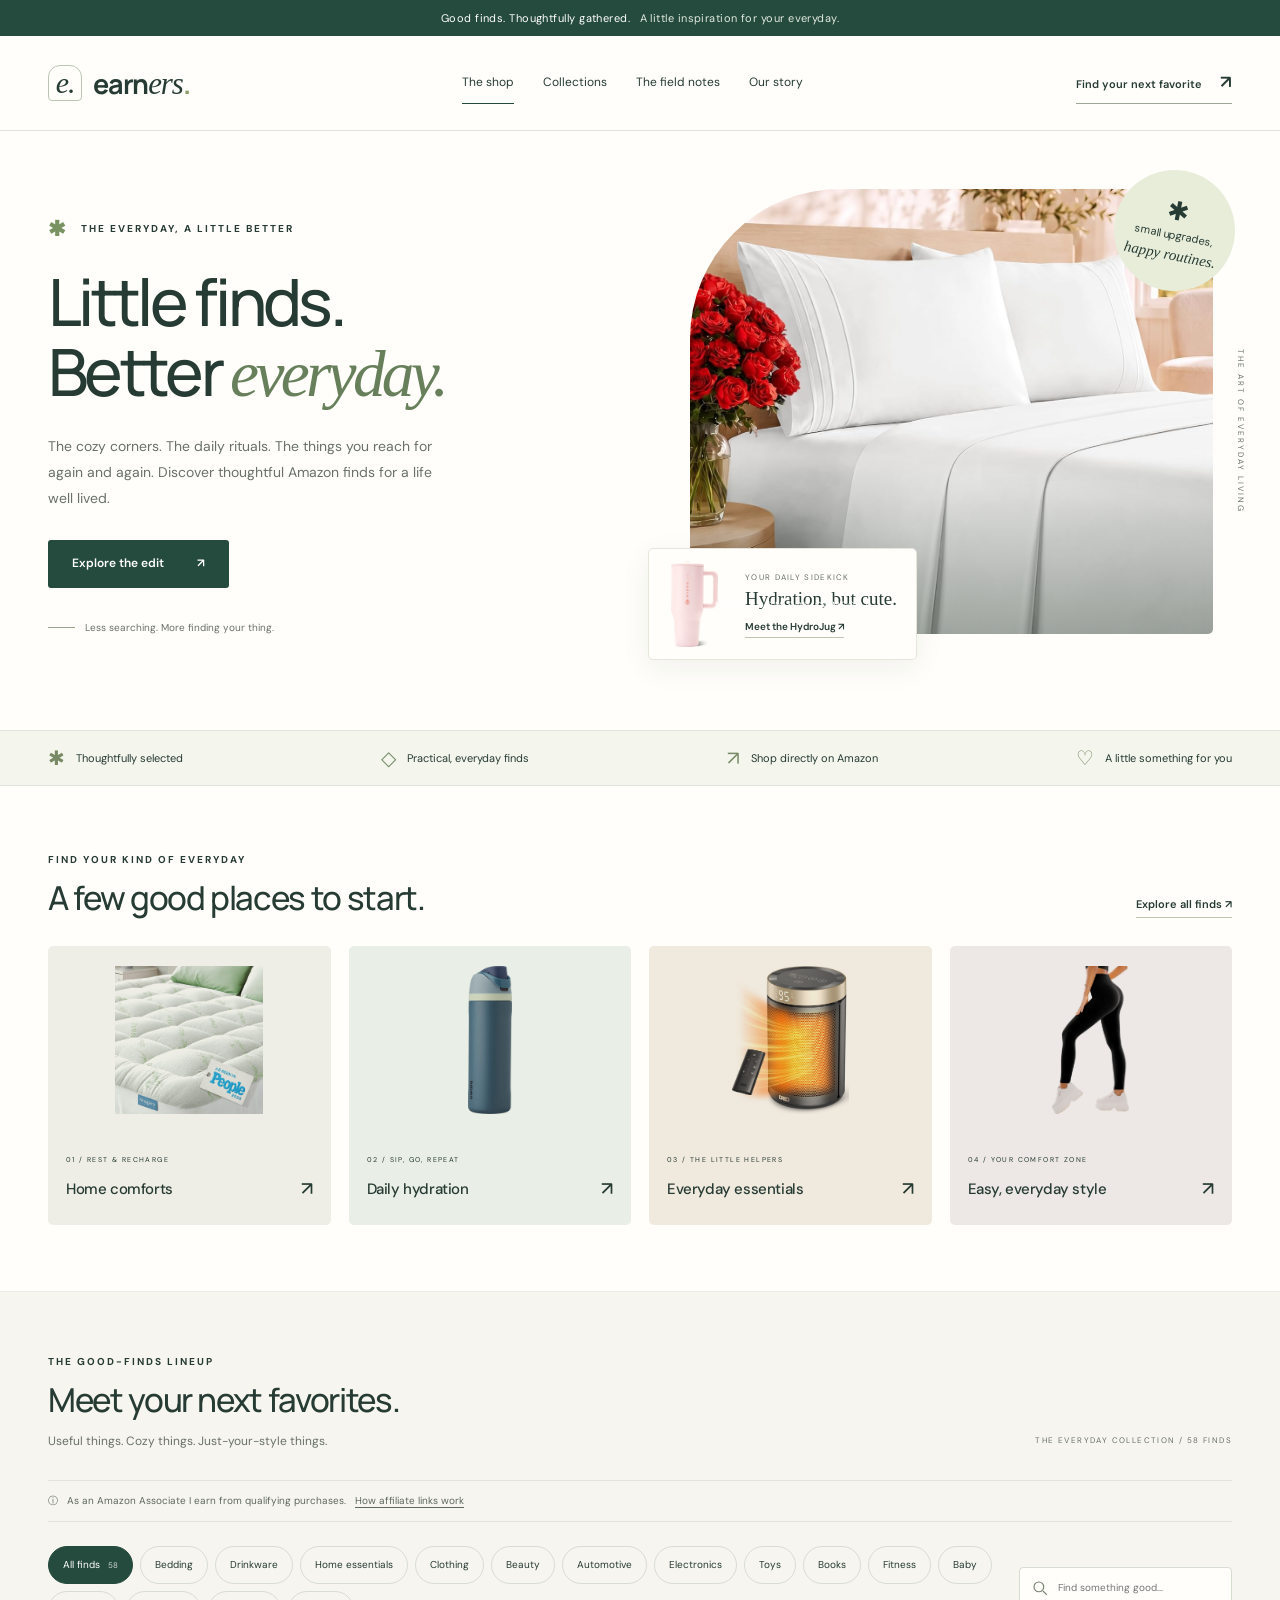
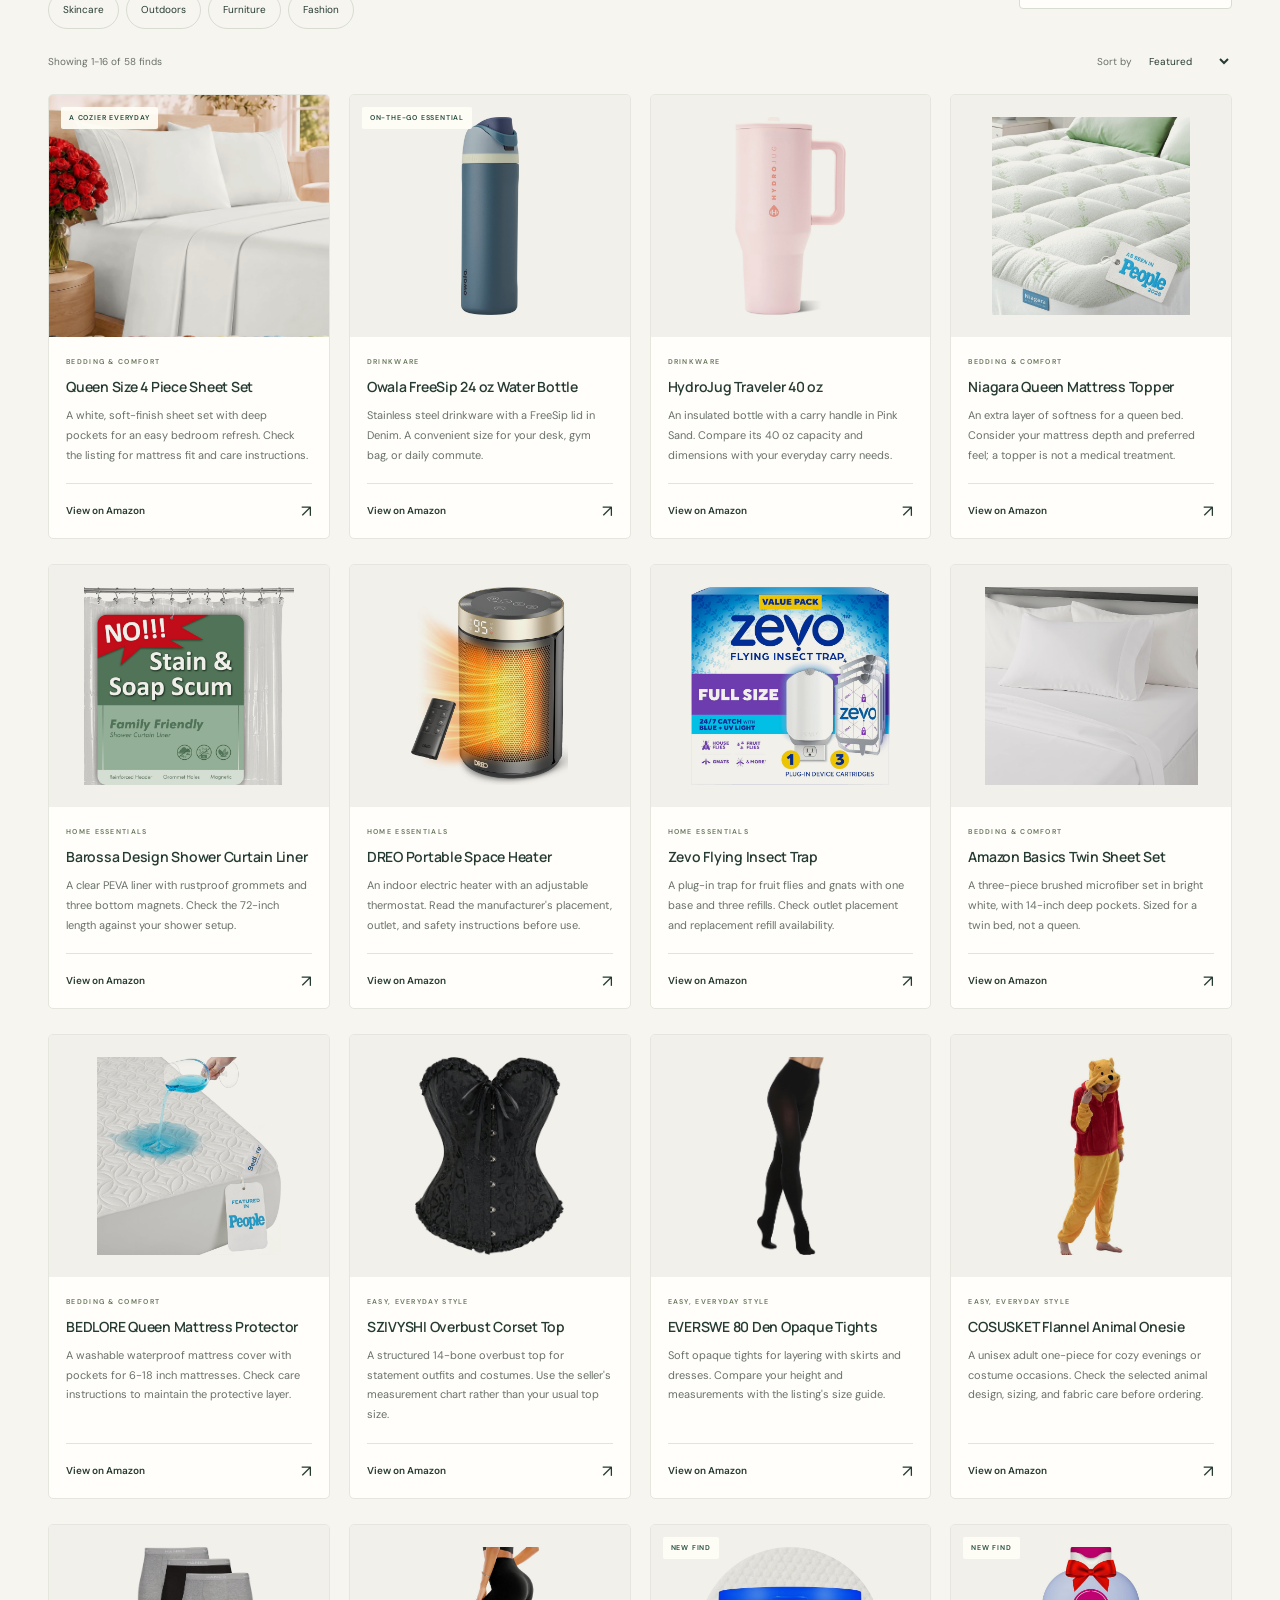
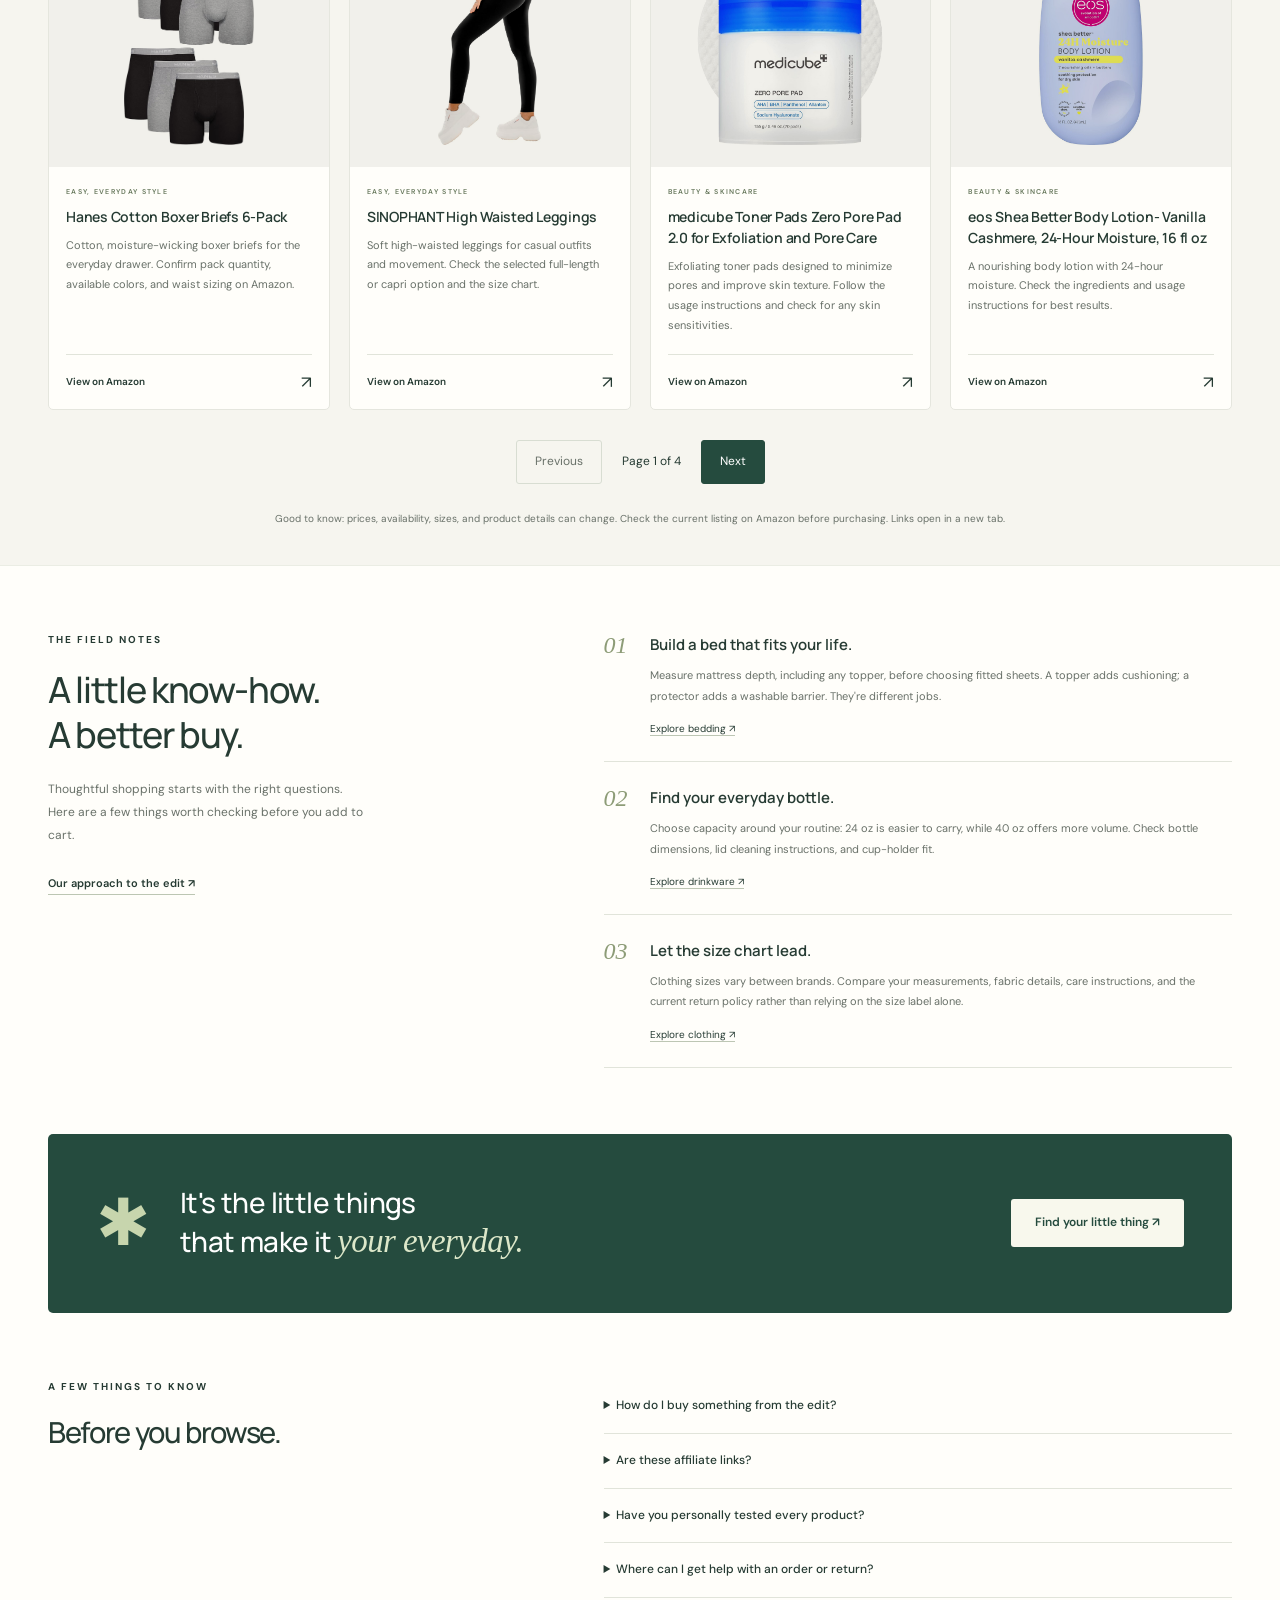
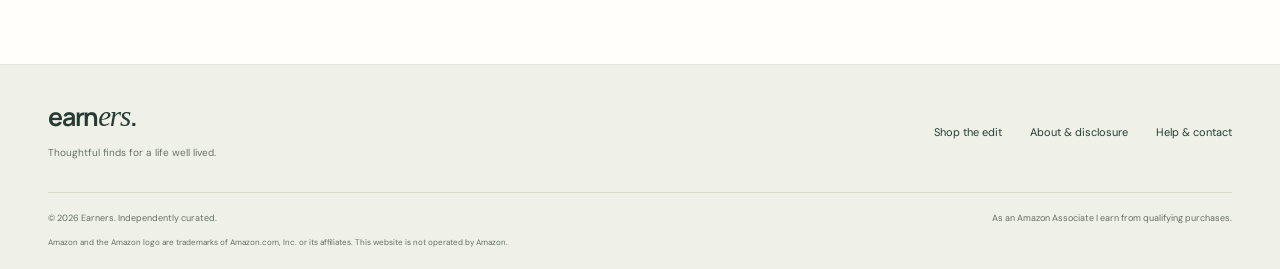
==== commit 2eb89577: "more trending" ====
--- a/index.html
+++ b/index.html
@@ -85,12 +85,16 @@
     },
     {
       "@type": "Thing",
-      "name": "Music"
+      "name": "Furniture"
+    },
+    {
+      "@type": "Thing",
+      "name": "Fashion"
     }
   ],
   "mainEntity": {
     "@type": "ItemList",
-    "numberOfItems": 40,
+    "numberOfItems": 58,
     "itemListElement": [
       {
         "@type": "ListItem",
@@ -329,8 +333,116 @@
       {
         "@type": "ListItem",
         "position": 40,
-        "name": "Mellon Collie And The Infinite Sadness",
-        "url": "https://link.amazon/B095elRce"
+        "name": "Furniture of America Sebras Modern Chenille 30.3-inch Accent Chair with Zebra-Stripe, Cylindrical Backrest for Living Room, Orange",
+        "url": "https://link.amazon/B0bN0i1bO"
+      },
+      {
+        "@type": "ListItem",
+        "position": 41,
+        "name": "Luxury Fluffy Faux Fur Throw Blanket,Thick Fluffy Silky Fuzzy Cozy Blanket,Plush Blankets for Couch, Sofa, Chair, Bed-Tiger Print Brown-50 * 60inch",
+        "url": "https://link.amazon/B0iHYlcmq"
+      },
+      {
+        "@type": "ListItem",
+        "position": 42,
+        "name": "Trycooling Hand Painted Tiger Skin Ceramic Jewelry Dish, Gold",
+        "url": "https://link.amazon/B070rRdVn"
+      },
+      {
+        "@type": "ListItem",
+        "position": 43,
+        "name": "Tortoise Shell Drinking Glasses Set of 4, Brown Decorative Tortoise Shell Tumbler Cups for Wine & Drinks，Drinking Glasses for Wedding Gifts, Housewarming, Cocktail Party (6, 10oz)",
+        "url": "https://link.amazon/B06SAjguT"
+      },
+      {
+        "@type": "ListItem",
+        "position": 44,
+        "name": "Cozy Bliss Deer Print Faux Fur Throw Blanket,50\"×60\", Brown Deer",
+        "url": "https://link.amazon/B01J36kIZ"
+      },
+      {
+        "@type": "ListItem",
+        "position": 45,
+        "name": "Kmax Cow Print Accent Chair Velvet Wingback Chair with Pillow Nail-Head Channel Tufted Oversized Club Chair for Living Room Bedroom Guest Room",
+        "url": "https://link.amazon/B0fg4mwqN"
+      },
+      {
+        "@type": "ListItem",
+        "position": 46,
+        "name": "Deer Print Faux Fur Throw Pillow Covers 18x18 Animal Print Pillowcases",
+        "url": "https://link.amazon/B0f94YOXE"
+      },
+      {
+        "@type": "ListItem",
+        "position": 47,
+        "name": "Frye Campus 14L Women's Knee-High Boots, Leather Lined, Goodyear Welt",
+        "url": "https://link.amazon/B0dZHXCYq"
+      },
+      {
+        "@type": "ListItem",
+        "position": 48,
+        "name": "Sam Edelman Women's Paige Booties",
+        "url": "https://link.amazon/B05f7bxgK"
+      },
+      {
+        "@type": "ListItem",
+        "position": 49,
+        "name": "Michael Kors Women's Beverly Flat Boot",
+        "url": "https://link.amazon/B055LMLoT"
+      },
+      {
+        "@type": "ListItem",
+        "position": 50,
+        "name": "Michael Kors Women's Beverly Flat Boot",
+        "url": "https://link.amazon/B055LMLoT"
+      },
+      {
+        "@type": "ListItem",
+        "position": 51,
+        "name": "Michael Kors Women's Beverly Flat Boot",
+        "url": "https://link.amazon/B04bUwmRg"
+      },
+      {
+        "@type": "ListItem",
+        "position": 52,
+        "name": "Dolce Vita Women's Nedi Booties",
+        "url": "https://link.amazon/B0b8kKmSz"
+      },
+      {
+        "@type": "ListItem",
+        "position": 53,
+        "name": "Michael Kors Women's Fringed Suede Jacket",
+        "url": "https://link.amazon/B06IlZiKg"
+      },
+      {
+        "@type": "ListItem",
+        "position": 54,
+        "name": "[BLANKNYC] Women's Maple Sugar Faux Suede Fringe Jacket",
+        "url": "https://link.amazon/B09np0UgV"
+      },
+      {
+        "@type": "ListItem",
+        "position": 55,
+        "name": "Madewell The Essential Curve Medium Shoulder Bag in Fringed Suede",
+        "url": "https://link.amazon/B0fiuwjYt"
+      },
+      {
+        "@type": "ListItem",
+        "position": 56,
+        "name": "18K Gold Plated Irregular Pendant Chunky Statement Necklace for Women",
+        "url": "https://link.amazon/B04f8LEAl"
+      },
+      {
+        "@type": "ListItem",
+        "position": 57,
+        "name": "Chunky Heart Necklace for Women14K Gold Plated Chunky Chain Necklaces Trendy Heart Pendant Necklace Toggle Clasp Statement Jewelry Gift for for Women",
+        "url": "https://link.amazon/B0dhLlmBa"
+      },
+      {
+        "@type": "ListItem",
+        "position": 58,
+        "name": "Paracord Rope Cord Necklace for Women Trendy Natural Stone Charm Jewelry",
+        "url": "https://link.amazon/B01jDvXvA"
       }
     ]
   }
@@ -385,11 +497,11 @@
     </section>
     <section class="shop-section" id="shop" aria-labelledby="shop-title">
       <div class="container">
-        <div class="section-heading"><div><p class="eyebrow">THE GOOD-FINDS LINEUP</p><h2 id="shop-title">Meet your next favorites.</h2><p class="section-intro">Useful things. Cozy things. Just-your-style things.</p></div><span class="collection-count">THE EVERYDAY COLLECTION / 40 FINDS</span></div>
+        <div class="section-heading"><div><p class="eyebrow">THE GOOD-FINDS LINEUP</p><h2 id="shop-title">Meet your next favorites.</h2><p class="section-intro">Useful things. Cozy things. Just-your-style things.</p></div><span class="collection-count">THE EVERYDAY COLLECTION / 58 FINDS</span></div>
         <p class="affiliate-note"><span aria-hidden="true">&#9432;</span> As an Amazon Associate I earn from qualifying purchases. <a href="about.html#disclosure">How affiliate links work</a></p>
         <div class="shop-tools" hidden id="shop-tools">
           <div class="filter-list" role="group" aria-label="Filter products by category">
-            <button type="button" class="filter active" data-filter="all" aria-pressed="true">All finds <span>40</span></button>
+            <button type="button" class="filter active" data-filter="all" aria-pressed="true">All finds <span>58</span></button>
             <button type="button" class="filter" data-filter="bedding" aria-pressed="false">Bedding</button>
             <button type="button" class="filter" data-filter="drinkware" aria-pressed="false">Drinkware</button>
             <button type="button" class="filter" data-filter="home" aria-pressed="false">Home essentials</button>
@@ -403,11 +515,12 @@
             <button type="button" class="filter" data-filter="baby" aria-pressed="false">Baby</button>
             <button type="button" class="filter" data-filter="skincare" aria-pressed="false">Skincare</button>
             <button type="button" class="filter" data-filter="outdoors" aria-pressed="false">Outdoors</button>
-            <button type="button" class="filter" data-filter="music" aria-pressed="false">Music</button>
+            <button type="button" class="filter" data-filter="furniture" aria-pressed="false">Furniture</button>
+            <button type="button" class="filter" data-filter="fashion" aria-pressed="false">Fashion</button>
           </div>
           <label class="search-box"><svg aria-hidden="true" viewBox="0 0 24 24" width="18" height="18"><circle cx="10.5" cy="10.5" r="6.5"></circle><path d="m16 16 5 5"></path></svg><span class="sr-only">Search products</span><input id="product-search" type="search" placeholder="Find something good..." autocomplete="off"></label>
         </div>
-        <div class="results-bar" id="results-bar" hidden><p id="result-count" tabindex="-1" role="status" aria-live="polite" aria-atomic="true">Showing all 40 finds</p><label>Sort by <select id="product-sort"><option value="featured">Featured</option><option value="az">Name: A to Z</option><option value="za">Name: Z to A</option></select></label></div>
+        <div class="results-bar" id="results-bar" hidden><p id="result-count" tabindex="-1" role="status" aria-live="polite" aria-atomic="true">Showing all 58 finds</p><label>Sort by <select id="product-sort"><option value="featured">Featured</option><option value="az">Name: A to Z</option><option value="za">Name: Z to A</option></select></label></div>
         <div class="product-grid" id="product-grid">
           <!-- PRODUCTS:START -->
           <article class="product-card product-card-lifestyle" data-category="bedding">
@@ -566,9 +679,81 @@
             <div class="product-image"><img src="images/occer_12x25_compact_binoculars_for_adults_and_kids.jpg" alt="Occer 12x25 Compact Binoculars for Adults and Kids" width="360" height="360" loading="lazy"></div>
             <div class="product-content"><p class="product-category">OUTDOORS</p><h3>Occer 12x25 Compact Binoculars for Adults and Kids</h3><p class="product-description">Compact and lightweight binoculars suitable for both adults and kids. Ideal for outdoor activities like bird watching, hiking, and sports events.</p><a class="amazon-link" href="https://link.amazon/B08NRmavv" target="_blank" rel="sponsored nofollow noopener noreferrer">View on Amazon <span aria-hidden="true">&nearr;</span><span class="sr-only">: Occer 12x25 Compact Binoculars for Adults and Kids (opens in a new tab)</span></a></div>
           </article>
-          <article class="product-card" data-category="music">
-            <div class="product-image"><img src="images/mellon_collie_and_the_infinite_sadness.jpg" alt="Mellon Collie And The Infinite Sadness" width="360" height="360" loading="lazy"></div>
-            <div class="product-content"><p class="product-category">MUSIC</p><h3>Mellon Collie And The Infinite Sadness</h3><p class="product-description">The third studio album by American rock band The Smashing Pumpkins, released in 1995. A double album featuring a wide range of musical styles.</p><a class="amazon-link" href="https://link.amazon/B095elRce" target="_blank" rel="sponsored nofollow noopener noreferrer">View on Amazon <span aria-hidden="true">&nearr;</span><span class="sr-only">: Mellon Collie And The Infinite Sadness (opens in a new tab)</span></a></div>
+          <article class="product-card" data-category="furniture">
+            <div class="product-image"><img src="images/furniture_of_america_sebras_modern_chenille_30_3_inch_accent_chair_with_zebra_stripe.jpg" alt="Furniture of America Sebras Modern Chenille 30.3-inch Accent Chair with Zebra-Stripe, Cylindrical Backrest for Living Room, Orange" width="360" height="360" loading="lazy"></div>
+            <div class="product-content"><p class="product-category">FURNITURE</p><h3>Furniture of America Sebras Modern Chenille 30.3-inch Accent Chair with Zebra-Stripe, Cylindrical Backrest for Living Room, Orange</h3><p class="product-description">A stylish and modern chenille accent chair with a zebra-stripe pattern and cylindrical backrest, perfect for adding a touch of elegance to your living room.</p><a class="amazon-link" href="https://link.amazon/B0bN0i1bO" target="_blank" rel="sponsored nofollow noopener noreferrer">View on Amazon <span aria-hidden="true">&nearr;</span><span class="sr-only">: Furniture of America Sebras Modern Chenille 30.3-inch Accent Chair with Zebra-Stripe, Cylindrical Backrest for Living Room, Orange (opens in a new tab)</span></a></div>
+          </article>
+          <article class="product-card" data-category="home">
+            <div class="product-image"><img src="images/luxury_fluffy_faux_fur_throw_blanket_tiger_print_brown_50_60inch.jpg" alt="Luxury Fluffy Faux Fur Throw Blanket,Thick Fluffy Silky Fuzzy Cozy Blanket,Plush Blankets for Couch, Sofa, Chair, Bed-Tiger Print Brown-50 * 60inch" width="360" height="360" loading="lazy"></div>
+            <div class="product-content"><p class="product-category">HOME ESSENTIALS</p><h3>Luxury Fluffy Faux Fur Throw Blanket,Thick Fluffy Silky Fuzzy Cozy Blanket,Plush Blankets for Couch, Sofa, Chair, Bed-Tiger Print Brown-50 * 60inch</h3><p class="product-description">A luxurious and cozy faux fur throw blanket with a thick, fluffy, and silky texture. Perfect for adding warmth and style to your couch, sofa, chair, or bed.</p><a class="amazon-link" href="https://link.amazon/B0iHYlcmq" target="_blank" rel="sponsored nofollow noopener noreferrer">View on Amazon <span aria-hidden="true">&nearr;</span><span class="sr-only">: Luxury Fluffy Faux Fur Throw Blanket,Thick Fluffy Silky Fuzzy Cozy Blanket,Plush Blankets for Couch, Sofa, Chair, Bed-Tiger Print Brown-50 * 60inch (opens in a new tab)</span></a></div>
+          </article>
+          <article class="product-card" data-category="home">
+            <div class="product-image"><img src="images/trycooling_hand_painted_tiger_skin_ceramic_jewelry_dish_gold.jpg" alt="Trycooling Hand Painted Tiger Skin Ceramic Jewelry Dish, Gold" width="360" height="360" loading="lazy"></div>
+            <div class="product-content"><p class="product-category">HOME ESSENTIALS</p><h3>Trycooling Hand Painted Tiger Skin Ceramic Jewelry Dish, Gold</h3><p class="product-description">A beautifully hand-painted ceramic jewelry dish with a tiger skin pattern and gold accents. Perfect for organizing and displaying your jewelry in style.</p><a class="amazon-link" href="https://link.amazon/B070rRdVn" target="_blank" rel="sponsored nofollow noopener noreferrer">View on Amazon <span aria-hidden="true">&nearr;</span><span class="sr-only">: Trycooling Hand Painted Tiger Skin Ceramic Jewelry Dish, Gold (opens in a new tab)</span></a></div>
+          </article>
+          <article class="product-card" data-category="home">
+            <div class="product-image"><img src="images/tortoise_shell_drinking_glasses.jpg" alt="Tortoise Shell Drinking Glasses Set of 4, Brown Decorative Tortoise Shell Tumbler Cups for Wine &amp; Drinks，Drinking Glasses for Wedding Gifts, Housewarming, Cocktail Party (6, 10oz)" width="360" height="360" loading="lazy"></div>
+            <div class="product-content"><p class="product-category">HOME ESSENTIALS</p><h3>Tortoise Shell Drinking Glasses Set of 4, Brown Decorative Tortoise Shell Tumbler Cups for Wine &amp; Drinks，Drinking Glasses for Wedding Gifts, Housewarming, Cocktail Party (6, 10oz)</h3><p class="product-description">A set of 4 stylish tortoise shell drinking glasses, perfect for wine and other beverages. Ideal for weddings, housewarming parties, and cocktail events.</p><a class="amazon-link" href="https://link.amazon/B06SAjguT" target="_blank" rel="sponsored nofollow noopener noreferrer">View on Amazon <span aria-hidden="true">&nearr;</span><span class="sr-only">: Tortoise Shell Drinking Glasses Set of 4, Brown Decorative Tortoise Shell Tumbler Cups for Wine &amp; Drinks，Drinking Glasses for Wedding Gifts, Housewarming, Cocktail Party (6, 10oz) (opens in a new tab)</span></a></div>
+          </article>
+          <article class="product-card" data-category="home">
+            <div class="product-image"><img src="images/cozy_bliss_deer_print_faux_fur_throw_blanket_50x60_brown_deer.jpg" alt="Cozy Bliss Deer Print Faux Fur Throw Blanket,50&quot;×60&quot;, Brown Deer" width="360" height="360" loading="lazy"></div>
+            <div class="product-content"><p class="product-category">HOME ESSENTIALS</p><h3>Cozy Bliss Deer Print Faux Fur Throw Blanket,50&quot;×60&quot;, Brown Deer</h3><p class="product-description">A cozy faux fur throw blanket featuring a charming deer print. Perfect for adding warmth and style to your living space.</p><a class="amazon-link" href="https://link.amazon/B01J36kIZ" target="_blank" rel="sponsored nofollow noopener noreferrer">View on Amazon <span aria-hidden="true">&nearr;</span><span class="sr-only">: Cozy Bliss Deer Print Faux Fur Throw Blanket,50&quot;×60&quot;, Brown Deer (opens in a new tab)</span></a></div>
+          </article>
+          <article class="product-card" data-category="home">
+            <div class="product-image"><img src="images/club_chair_for_living_room_bedroom_guest_room.jpg" alt="Kmax Cow Print Accent Chair Velvet Wingback Chair with Pillow Nail-Head Channel Tufted Oversized Club Chair for Living Room Bedroom Guest Room" width="360" height="360" loading="lazy"></div>
+            <div class="product-content"><p class="product-category">HOME ESSENTIALS</p><h3>Kmax Cow Print Accent Chair Velvet Wingback Chair with Pillow Nail-Head Channel Tufted Oversized Club Chair for Living Room Bedroom Guest Room</h3><p class="product-description">A stylish and comfortable cow print accent chair with velvet upholstery, wingback design, and nail-head channel tufting. Perfect for living rooms, bedrooms, and guest rooms.</p><a class="amazon-link" href="https://link.amazon/B0fg4mwqN" target="_blank" rel="sponsored nofollow noopener noreferrer">View on Amazon <span aria-hidden="true">&nearr;</span><span class="sr-only">: Kmax Cow Print Accent Chair Velvet Wingback Chair with Pillow Nail-Head Channel Tufted Oversized Club Chair for Living Room Bedroom Guest Room (opens in a new tab)</span></a></div>
+          </article>
+          <article class="product-card" data-category="home">
+            <div class="product-image"><img src="images/animal_print_pillowcases.jpg" alt="Deer Print Faux Fur Throw Pillow Covers 18x18 Animal Print Pillowcases" width="360" height="360" loading="lazy"></div>
+            <div class="product-content"><p class="product-category">HOME ESSENTIALS</p><h3>Deer Print Faux Fur Throw Pillow Covers 18x18 Animal Print Pillowcases</h3><p class="product-description">A set of stylish deer print faux fur throw pillow covers, perfect for adding a touch of elegance and comfort to your living space.</p><a class="amazon-link" href="https://link.amazon/B0f94YOXE" target="_blank" rel="sponsored nofollow noopener noreferrer">View on Amazon <span aria-hidden="true">&nearr;</span><span class="sr-only">: Deer Print Faux Fur Throw Pillow Covers 18x18 Animal Print Pillowcases (opens in a new tab)</span></a></div>
+          </article>
+          <article class="product-card" data-category="fashion">
+            <div class="product-image"><img src="images/frye_campus_14l_womens_knee_high_boots_leather_lined_goodyear_welt.jpg" alt="Frye Campus 14L Women&#39;s Knee-High Boots, Leather Lined, Goodyear Welt" width="360" height="360" loading="lazy"></div>
+            <div class="product-content"><p class="product-category">FASHION</p><h3>Frye Campus 14L Women&#39;s Knee-High Boots, Leather Lined, Goodyear Welt</h3><p class="product-description">Stylish and durable women&#39;s knee-high boots with leather lining and Goodyear welt construction, perfect for both casual and formal occasions.</p><a class="amazon-link" href="https://link.amazon/B0dZHXCYq" target="_blank" rel="sponsored nofollow noopener noreferrer">View on Amazon <span aria-hidden="true">&nearr;</span><span class="sr-only">: Frye Campus 14L Women&#39;s Knee-High Boots, Leather Lined, Goodyear Welt (opens in a new tab)</span></a></div>
+          </article>
+          <article class="product-card" data-category="fashion">
+            <div class="product-image"><img src="images/sam_edelman_womens_paige_booties.jpg" alt="Sam Edelman Women&#39;s Paige Booties" width="360" height="360" loading="lazy"></div>
+            <div class="product-content"><p class="product-category">FASHION</p><h3>Sam Edelman Women&#39;s Paige Booties</h3><p class="product-description">Chic and versatile women&#39;s booties with a comfortable fit, perfect for both casual and dressy occasions.</p><a class="amazon-link" href="https://link.amazon/B05f7bxgK" target="_blank" rel="sponsored nofollow noopener noreferrer">View on Amazon <span aria-hidden="true">&nearr;</span><span class="sr-only">: Sam Edelman Women&#39;s Paige Booties (opens in a new tab)</span></a></div>
+          </article>
+          <article class="product-card" data-category="fashion">
+            <div class="product-image"><img src="images/michael_kors_womens_beverly_flat_boot.jpg" alt="Michael Kors Women&#39;s Beverly Flat Boot" width="360" height="360" loading="lazy"></div>
+            <div class="product-content"><p class="product-category">FASHION</p><h3>Michael Kors Women&#39;s Beverly Flat Boot</h3><p class="product-description">Elegant and comfortable women&#39;s flat boots from Michael Kors, perfect for everyday wear and casual outings.</p><a class="amazon-link" href="https://link.amazon/B055LMLoT" target="_blank" rel="sponsored nofollow noopener noreferrer">View on Amazon <span aria-hidden="true">&nearr;</span><span class="sr-only">: Michael Kors Women&#39;s Beverly Flat Boot (opens in a new tab)</span></a></div>
+          </article>
+          <article class="product-card" data-category="fashion">
+            <div class="product-image"><img src="images/michael_kors_womens_beverly_flat_boot.jpg" alt="Michael Kors Women&#39;s Beverly Flat Boot" width="360" height="360" loading="lazy"></div>
+            <div class="product-content"><p class="product-category">FASHION</p><h3>Michael Kors Women&#39;s Beverly Flat Boot</h3><p class="product-description">Elegant and comfortable women&#39;s flat boots from Michael Kors, perfect for everyday wear and casual outings.</p><a class="amazon-link" href="https://link.amazon/B055LMLoT" target="_blank" rel="sponsored nofollow noopener noreferrer">View on Amazon <span aria-hidden="true">&nearr;</span><span class="sr-only">: Michael Kors Women&#39;s Beverly Flat Boot (opens in a new tab)</span></a></div>
+          </article>
+          <article class="product-card" data-category="fashion">
+            <div class="product-image"><img src="images/michael_kors_womens_beverly.jpg" alt="Michael Kors Women&#39;s Beverly Flat Boot" width="360" height="360" loading="lazy"></div>
+            <div class="product-content"><p class="product-category">FASHION</p><h3>Michael Kors Women&#39;s Beverly Flat Boot</h3><p class="product-description">Elegant and comfortable women&#39;s flat boots from Michael Kors, perfect for everyday wear and casual outings.</p><a class="amazon-link" href="https://link.amazon/B04bUwmRg" target="_blank" rel="sponsored nofollow noopener noreferrer">View on Amazon <span aria-hidden="true">&nearr;</span><span class="sr-only">: Michael Kors Women&#39;s Beverly Flat Boot (opens in a new tab)</span></a></div>
+          </article>
+          <article class="product-card" data-category="fashion">
+            <div class="product-image"><img src="images/dolce_vita_womens_nedi_booties.jpg" alt="Dolce Vita Women&#39;s Nedi Booties" width="360" height="360" loading="lazy"></div>
+            <div class="product-content"><p class="product-category">FASHION</p><h3>Dolce Vita Women&#39;s Nedi Booties</h3><p class="product-description">Stylish and comfortable women&#39;s booties from Dolce Vita, perfect for both casual and dressy occasions.</p><a class="amazon-link" href="https://link.amazon/B0b8kKmSz" target="_blank" rel="sponsored nofollow noopener noreferrer">View on Amazon <span aria-hidden="true">&nearr;</span><span class="sr-only">: Dolce Vita Women&#39;s Nedi Booties (opens in a new tab)</span></a></div>
+          </article>
+          <article class="product-card" data-category="fashion">
+            <div class="product-image"><img src="images/michael_kors_womens_fringed_suede_jacket.jpg" alt="Michael Kors Women&#39;s Fringed Suede Jacket" width="360" height="360" loading="lazy"></div>
+            <div class="product-content"><p class="product-category">FASHION</p><h3>Michael Kors Women&#39;s Fringed Suede Jacket</h3><p class="product-description">Stylish and elegant women&#39;s fringed suede jacket from Michael Kors, perfect for adding a chic touch to any outfit.</p><a class="amazon-link" href="https://link.amazon/B06IlZiKg" target="_blank" rel="sponsored nofollow noopener noreferrer">View on Amazon <span aria-hidden="true">&nearr;</span><span class="sr-only">: Michael Kors Women&#39;s Fringed Suede Jacket (opens in a new tab)</span></a></div>
+          </article>
+          <article class="product-card" data-category="fashion">
+            <div class="product-image"><img src="images/blanknyc_womens_maple_sugar_faux_suede_fringe_jacket.jpg" alt="[BLANKNYC] Women&#39;s Maple Sugar Faux Suede Fringe Jacket" width="360" height="360" loading="lazy"></div>
+            <div class="product-content"><p class="product-category">FASHION</p><h3>[BLANKNYC] Women&#39;s Maple Sugar Faux Suede Fringe Jacket</h3><p class="product-description">Chic and stylish women&#39;s faux suede fringe jacket from [BLANKNYC], perfect for adding a trendy touch to any outfit.</p><a class="amazon-link" href="https://link.amazon/B09np0UgV" target="_blank" rel="sponsored nofollow noopener noreferrer">View on Amazon <span aria-hidden="true">&nearr;</span><span class="sr-only">: [BLANKNYC] Women&#39;s Maple Sugar Faux Suede Fringe Jacket (opens in a new tab)</span></a></div>
+          </article>
+          <article class="product-card" data-category="fashion">
+            <div class="product-image"><img src="images/madewell_the_essential_curve_medium_shoulder_bag_in_fringed_suede.jpg" alt="Madewell The Essential Curve Medium Shoulder Bag in Fringed Suede" width="360" height="360" loading="lazy"></div>
+            <div class="product-content"><p class="product-category">FASHION</p><h3>Madewell The Essential Curve Medium Shoulder Bag in Fringed Suede</h3><p class="product-description">Elegant and stylish medium shoulder bag from Madewell, crafted in fringed suede, perfect for adding a chic touch to any outfit.</p><a class="amazon-link" href="https://link.amazon/B0fiuwjYt" target="_blank" rel="sponsored nofollow noopener noreferrer">View on Amazon <span aria-hidden="true">&nearr;</span><span class="sr-only">: Madewell The Essential Curve Medium Shoulder Bag in Fringed Suede (opens in a new tab)</span></a></div>
+          </article>
+          <article class="product-card" data-category="fashion">
+            <div class="product-image"><img src="images/18k_gold_plated_irregular_pendant_chunky_statement_necklace_for_women.jpg" alt="18K Gold Plated Irregular Pendant Chunky Statement Necklace for Women" width="360" height="360" loading="lazy"></div>
+            <div class="product-content"><p class="product-category">FASHION</p><h3>18K Gold Plated Irregular Pendant Chunky Statement Necklace for Women</h3><p class="product-description">Elegant and stylish 18K gold plated irregular pendant chunky statement necklace for women, perfect for adding a bold touch to any outfit.</p><a class="amazon-link" href="https://link.amazon/B04f8LEAl" target="_blank" rel="sponsored nofollow noopener noreferrer">View on Amazon <span aria-hidden="true">&nearr;</span><span class="sr-only">: 18K Gold Plated Irregular Pendant Chunky Statement Necklace for Women (opens in a new tab)</span></a></div>
+          </article>
+          <article class="product-card" data-category="fashion">
+            <div class="product-image"><img src="images/chunky_heart_necklace_for_women14k_gold_plated_chunky.jpg" alt="Chunky Heart Necklace for Women14K Gold Plated Chunky Chain Necklaces Trendy Heart Pendant Necklace Toggle Clasp Statement Jewelry Gift for for Women" width="360" height="360" loading="lazy"></div>
+            <div class="product-content"><p class="product-category">FASHION</p><h3>Chunky Heart Necklace for Women14K Gold Plated Chunky Chain Necklaces Trendy Heart Pendant Necklace Toggle Clasp Statement Jewelry Gift for for Women</h3><p class="product-description">Elegant and stylish chunky heart necklace for women, 14K gold plated chunky chain necklaces with trendy heart pendant, toggle clasp, perfect as a statement jewelry gift.</p><a class="amazon-link" href="https://link.amazon/B0dhLlmBa" target="_blank" rel="sponsored nofollow noopener noreferrer">View on Amazon <span aria-hidden="true">&nearr;</span><span class="sr-only">: Chunky Heart Necklace for Women14K Gold Plated Chunky Chain Necklaces Trendy Heart Pendant Necklace Toggle Clasp Statement Jewelry Gift for for Women (opens in a new tab)</span></a></div>
+          </article>
+          <article class="product-card" data-category="fashion">
+            <div class="product-image"><img src="images/paracord_rope_cord_necklace_for_women_trendy_natural_stone_charm_jewelry.jpg" alt="Paracord Rope Cord Necklace for Women Trendy Natural Stone Charm Jewelry" width="360" height="360" loading="lazy"></div>
+            <div class="product-content"><p class="product-category">FASHION</p><h3>Paracord Rope Cord Necklace for Women Trendy Natural Stone Charm Jewelry</h3><p class="product-description">Elegant and stylish paracord rope cord necklace for women, featuring trendy natural stone charm, perfect for adding a unique touch to any outfit.</p><a class="amazon-link" href="https://link.amazon/B01jDvXvA" target="_blank" rel="sponsored nofollow noopener noreferrer">View on Amazon <span aria-hidden="true">&nearr;</span><span class="sr-only">: Paracord Rope Cord Necklace for Women Trendy Natural Stone Charm Jewelry (opens in a new tab)</span></a></div>
           </article>
           <!-- PRODUCTS:END -->
         </div>
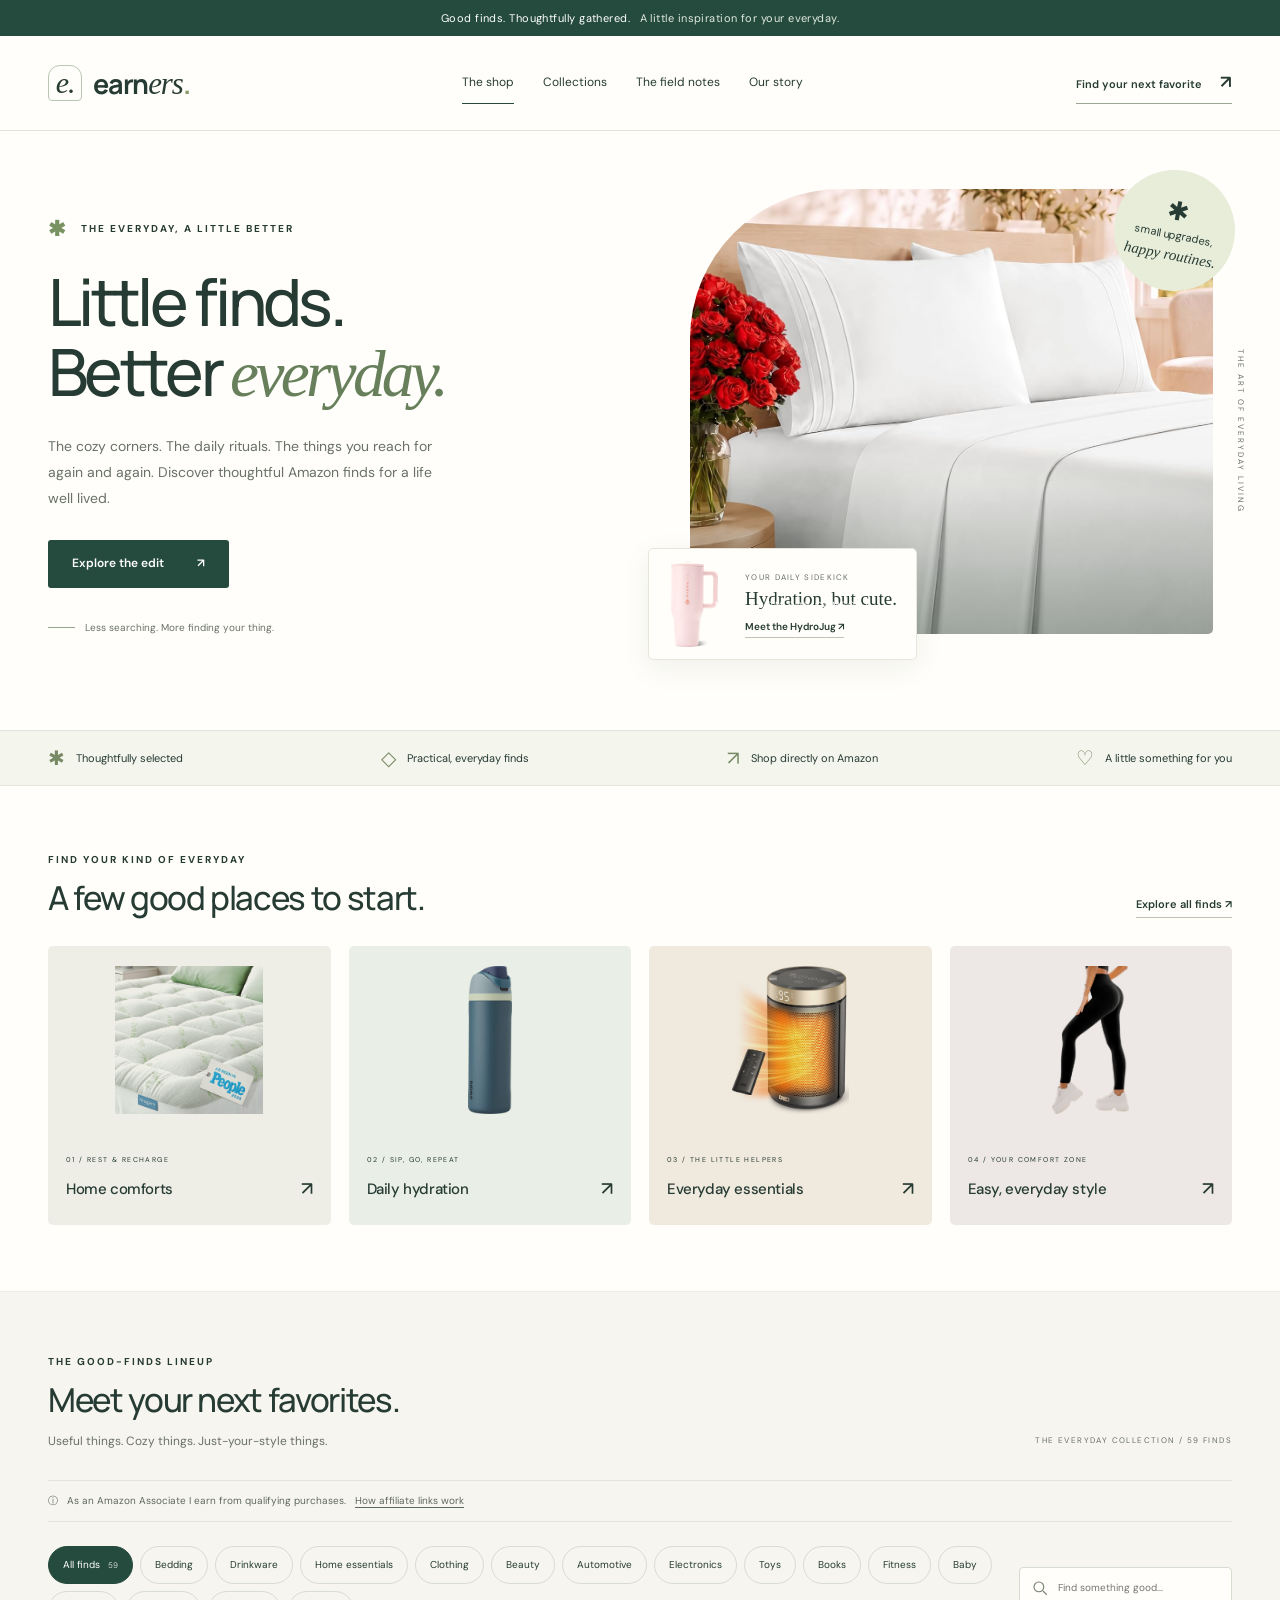
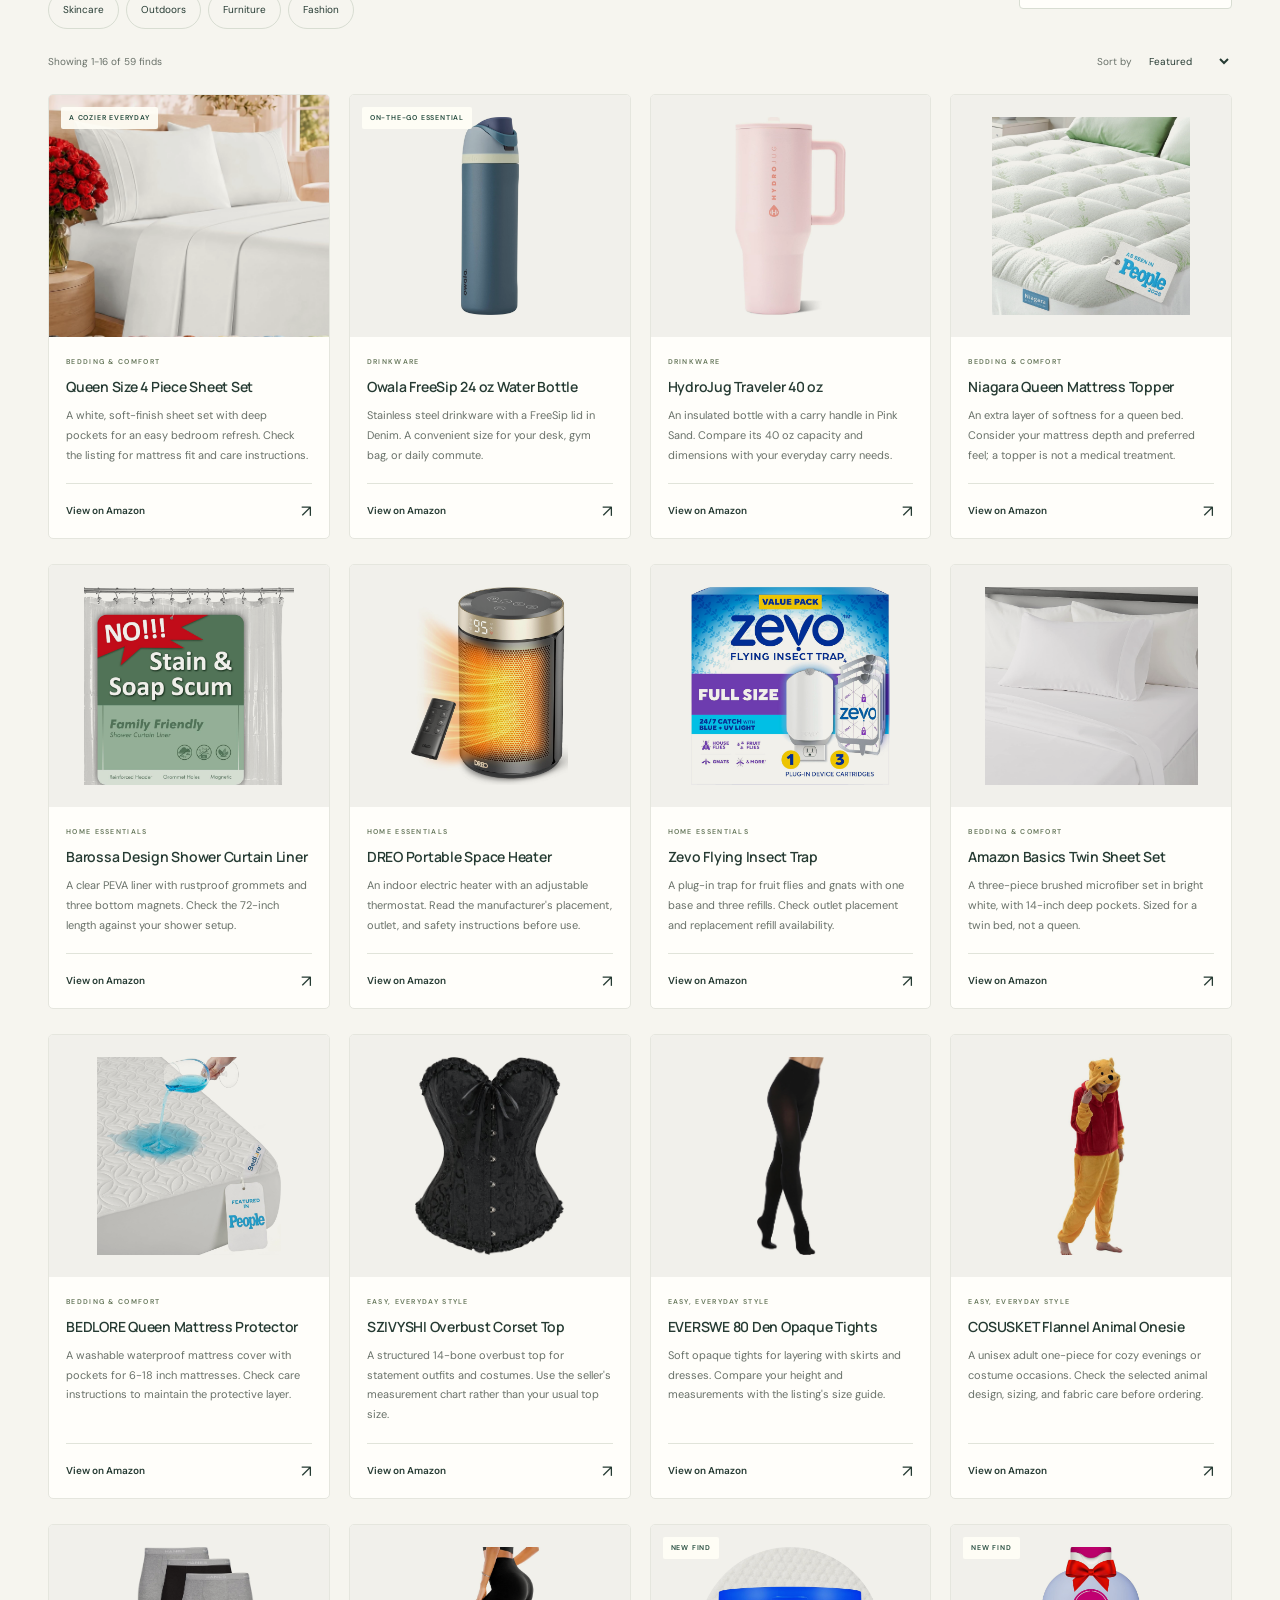
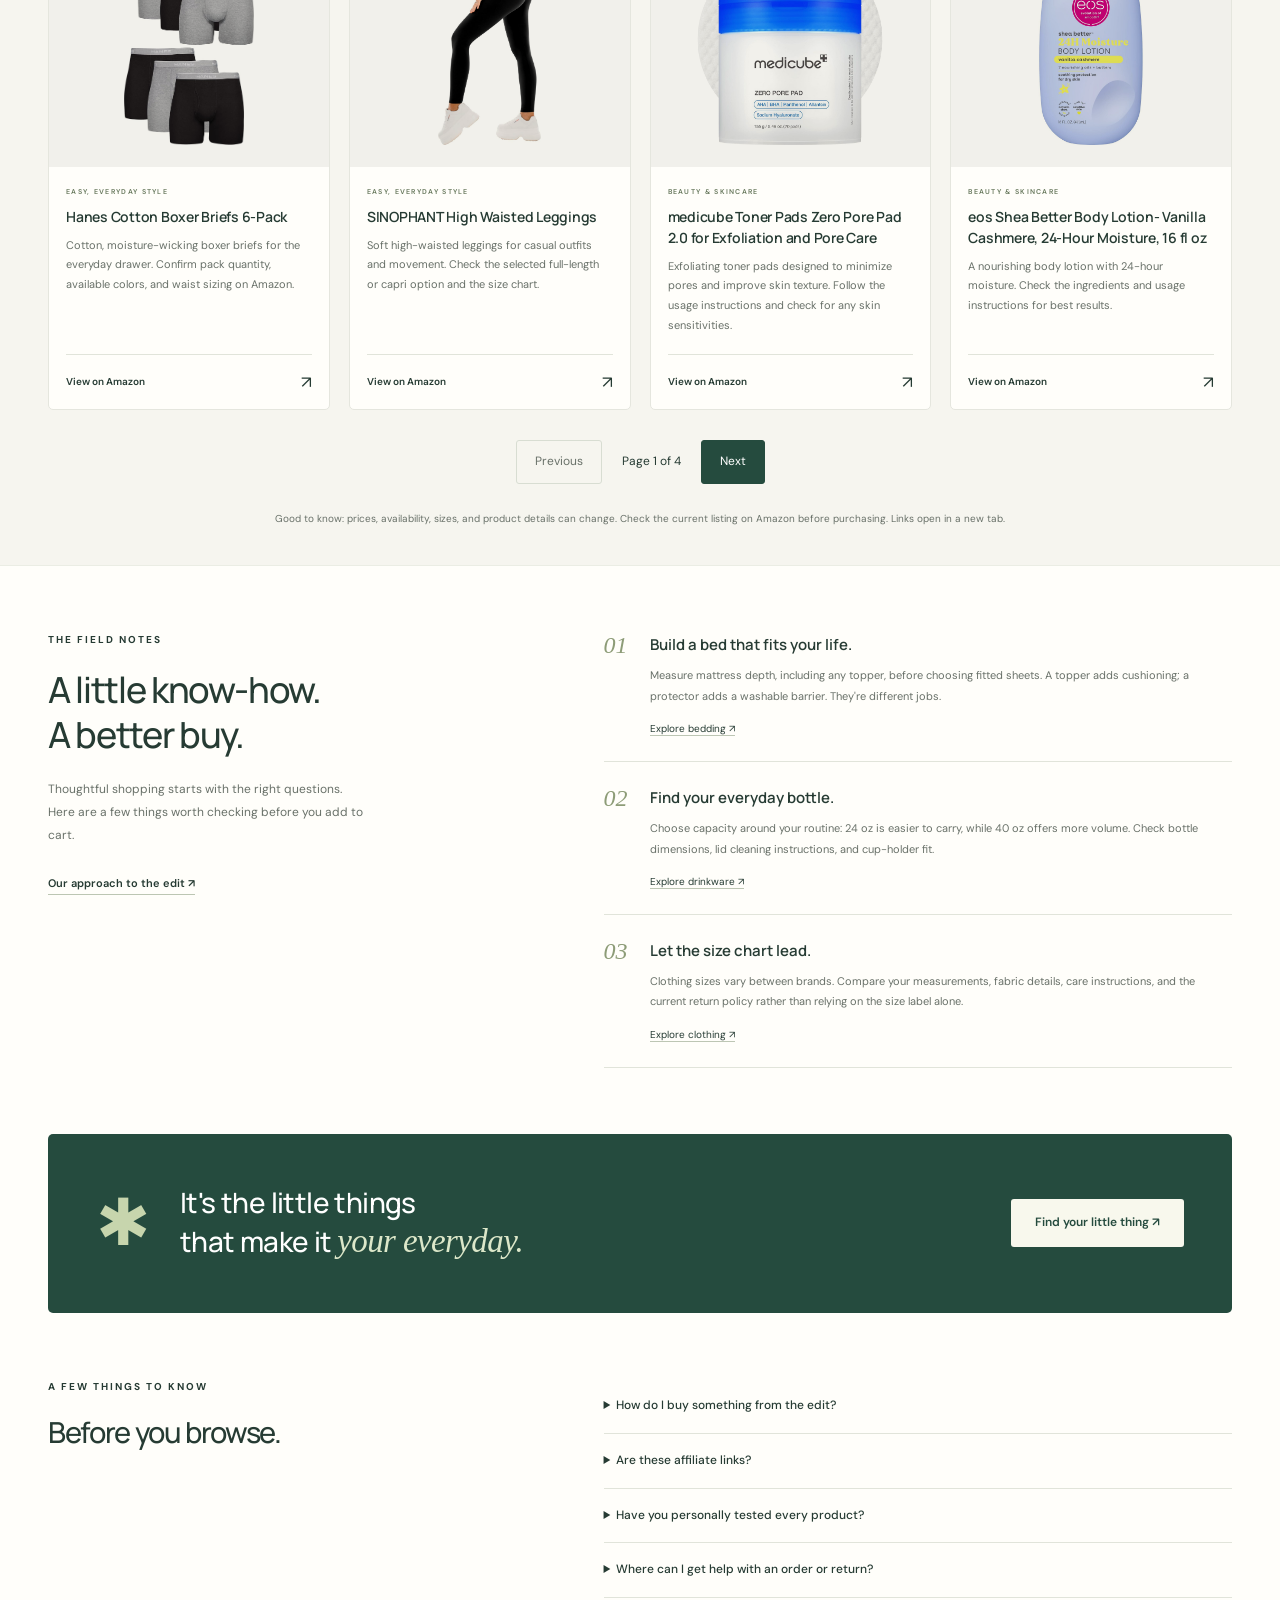
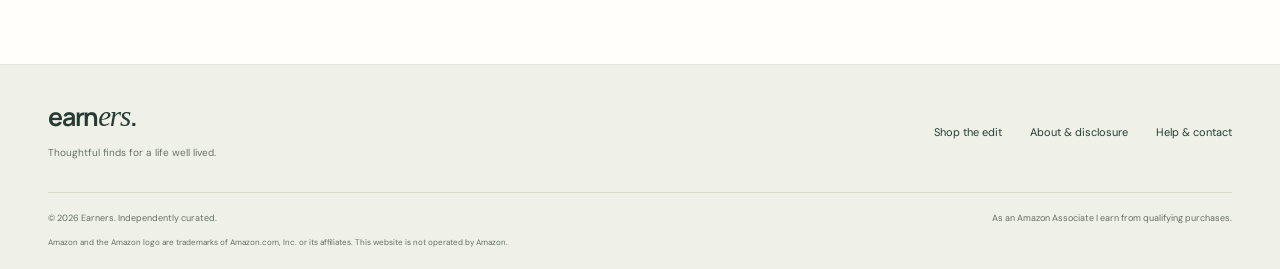
==== commit d49f1c48: "anrabess pants" ====
--- a/index.html
+++ b/index.html
@@ -94,7 +94,7 @@
   ],
   "mainEntity": {
     "@type": "ItemList",
-    "numberOfItems": 58,
+    "numberOfItems": 59,
     "itemListElement": [
       {
         "@type": "ListItem",
@@ -443,6 +443,12 @@
         "position": 58,
         "name": "Paracord Rope Cord Necklace for Women Trendy Natural Stone Charm Jewelry",
         "url": "https://link.amazon/B01jDvXvA"
+      },
+      {
+        "@type": "ListItem",
+        "position": 59,
+        "name": "ANRABESS Women Summer Casual Wide Leg Palazzo Pants with Pockets",
+        "url": "https://link.amazon/A04yzH0NM"
       }
     ]
   }
@@ -497,11 +503,11 @@
     </section>
     <section class="shop-section" id="shop" aria-labelledby="shop-title">
       <div class="container">
-        <div class="section-heading"><div><p class="eyebrow">THE GOOD-FINDS LINEUP</p><h2 id="shop-title">Meet your next favorites.</h2><p class="section-intro">Useful things. Cozy things. Just-your-style things.</p></div><span class="collection-count">THE EVERYDAY COLLECTION / 58 FINDS</span></div>
+        <div class="section-heading"><div><p class="eyebrow">THE GOOD-FINDS LINEUP</p><h2 id="shop-title">Meet your next favorites.</h2><p class="section-intro">Useful things. Cozy things. Just-your-style things.</p></div><span class="collection-count">THE EVERYDAY COLLECTION / 59 FINDS</span></div>
         <p class="affiliate-note"><span aria-hidden="true">&#9432;</span> As an Amazon Associate I earn from qualifying purchases. <a href="about.html#disclosure">How affiliate links work</a></p>
         <div class="shop-tools" hidden id="shop-tools">
           <div class="filter-list" role="group" aria-label="Filter products by category">
-            <button type="button" class="filter active" data-filter="all" aria-pressed="true">All finds <span>58</span></button>
+            <button type="button" class="filter active" data-filter="all" aria-pressed="true">All finds <span>59</span></button>
             <button type="button" class="filter" data-filter="bedding" aria-pressed="false">Bedding</button>
             <button type="button" class="filter" data-filter="drinkware" aria-pressed="false">Drinkware</button>
             <button type="button" class="filter" data-filter="home" aria-pressed="false">Home essentials</button>
@@ -520,7 +526,7 @@
           </div>
           <label class="search-box"><svg aria-hidden="true" viewBox="0 0 24 24" width="18" height="18"><circle cx="10.5" cy="10.5" r="6.5"></circle><path d="m16 16 5 5"></path></svg><span class="sr-only">Search products</span><input id="product-search" type="search" placeholder="Find something good..." autocomplete="off"></label>
         </div>
-        <div class="results-bar" id="results-bar" hidden><p id="result-count" tabindex="-1" role="status" aria-live="polite" aria-atomic="true">Showing all 58 finds</p><label>Sort by <select id="product-sort"><option value="featured">Featured</option><option value="az">Name: A to Z</option><option value="za">Name: Z to A</option></select></label></div>
+        <div class="results-bar" id="results-bar" hidden><p id="result-count" tabindex="-1" role="status" aria-live="polite" aria-atomic="true">Showing all 59 finds</p><label>Sort by <select id="product-sort"><option value="featured">Featured</option><option value="az">Name: A to Z</option><option value="za">Name: Z to A</option></select></label></div>
         <div class="product-grid" id="product-grid">
           <!-- PRODUCTS:START -->
           <article class="product-card product-card-lifestyle" data-category="bedding">
@@ -754,6 +760,10 @@
           <article class="product-card" data-category="fashion">
             <div class="product-image"><img src="images/paracord_rope_cord_necklace_for_women_trendy_natural_stone_charm_jewelry.jpg" alt="Paracord Rope Cord Necklace for Women Trendy Natural Stone Charm Jewelry" width="360" height="360" loading="lazy"></div>
             <div class="product-content"><p class="product-category">FASHION</p><h3>Paracord Rope Cord Necklace for Women Trendy Natural Stone Charm Jewelry</h3><p class="product-description">Elegant and stylish paracord rope cord necklace for women, featuring trendy natural stone charm, perfect for adding a unique touch to any outfit.</p><a class="amazon-link" href="https://link.amazon/B01jDvXvA" target="_blank" rel="sponsored nofollow noopener noreferrer">View on Amazon <span aria-hidden="true">&nearr;</span><span class="sr-only">: Paracord Rope Cord Necklace for Women Trendy Natural Stone Charm Jewelry (opens in a new tab)</span></a></div>
+          </article>
+          <article class="product-card" data-category="fashion">
+            <div class="product-image"><img src="images/anrabess_women_summer_casual_wide_leg_palazzo_pants_with_pockets.jpg" alt="ANRABESS Women Summer Casual Wide Leg Palazzo Pants with Pockets" width="360" height="360" loading="lazy"></div>
+            <div class="product-content"><p class="product-category">FASHION</p><h3>ANRABESS Women Summer Casual Wide Leg Palazzo Pants with Pockets</h3><p class="product-description">Elegant and stylish ANRABESS women summer casual wide leg palazzo pants with pockets, perfect for a comfortable and chic summer look.</p><a class="amazon-link" href="https://link.amazon/A04yzH0NM" target="_blank" rel="sponsored nofollow noopener noreferrer">View on Amazon <span aria-hidden="true">&nearr;</span><span class="sr-only">: ANRABESS Women Summer Casual Wide Leg Palazzo Pants with Pockets (opens in a new tab)</span></a></div>
           </article>
           <!-- PRODUCTS:END -->
         </div>
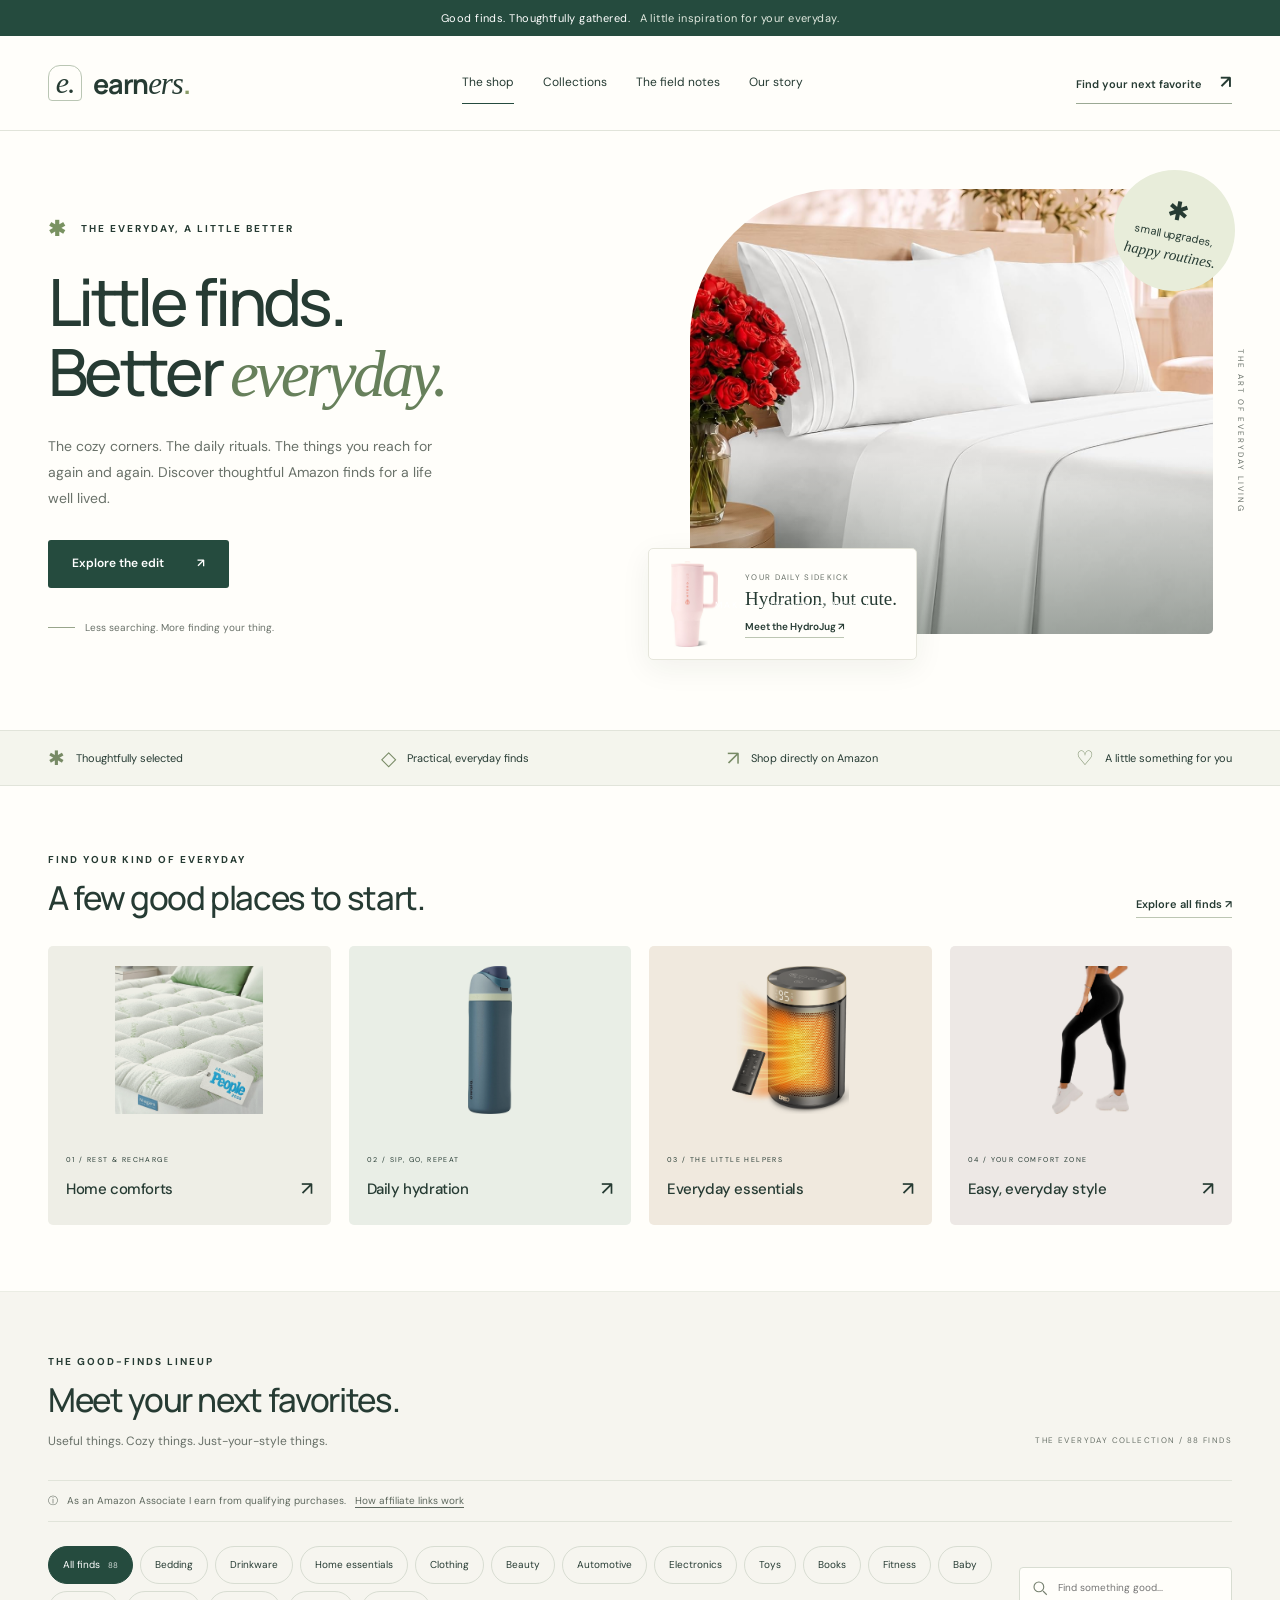
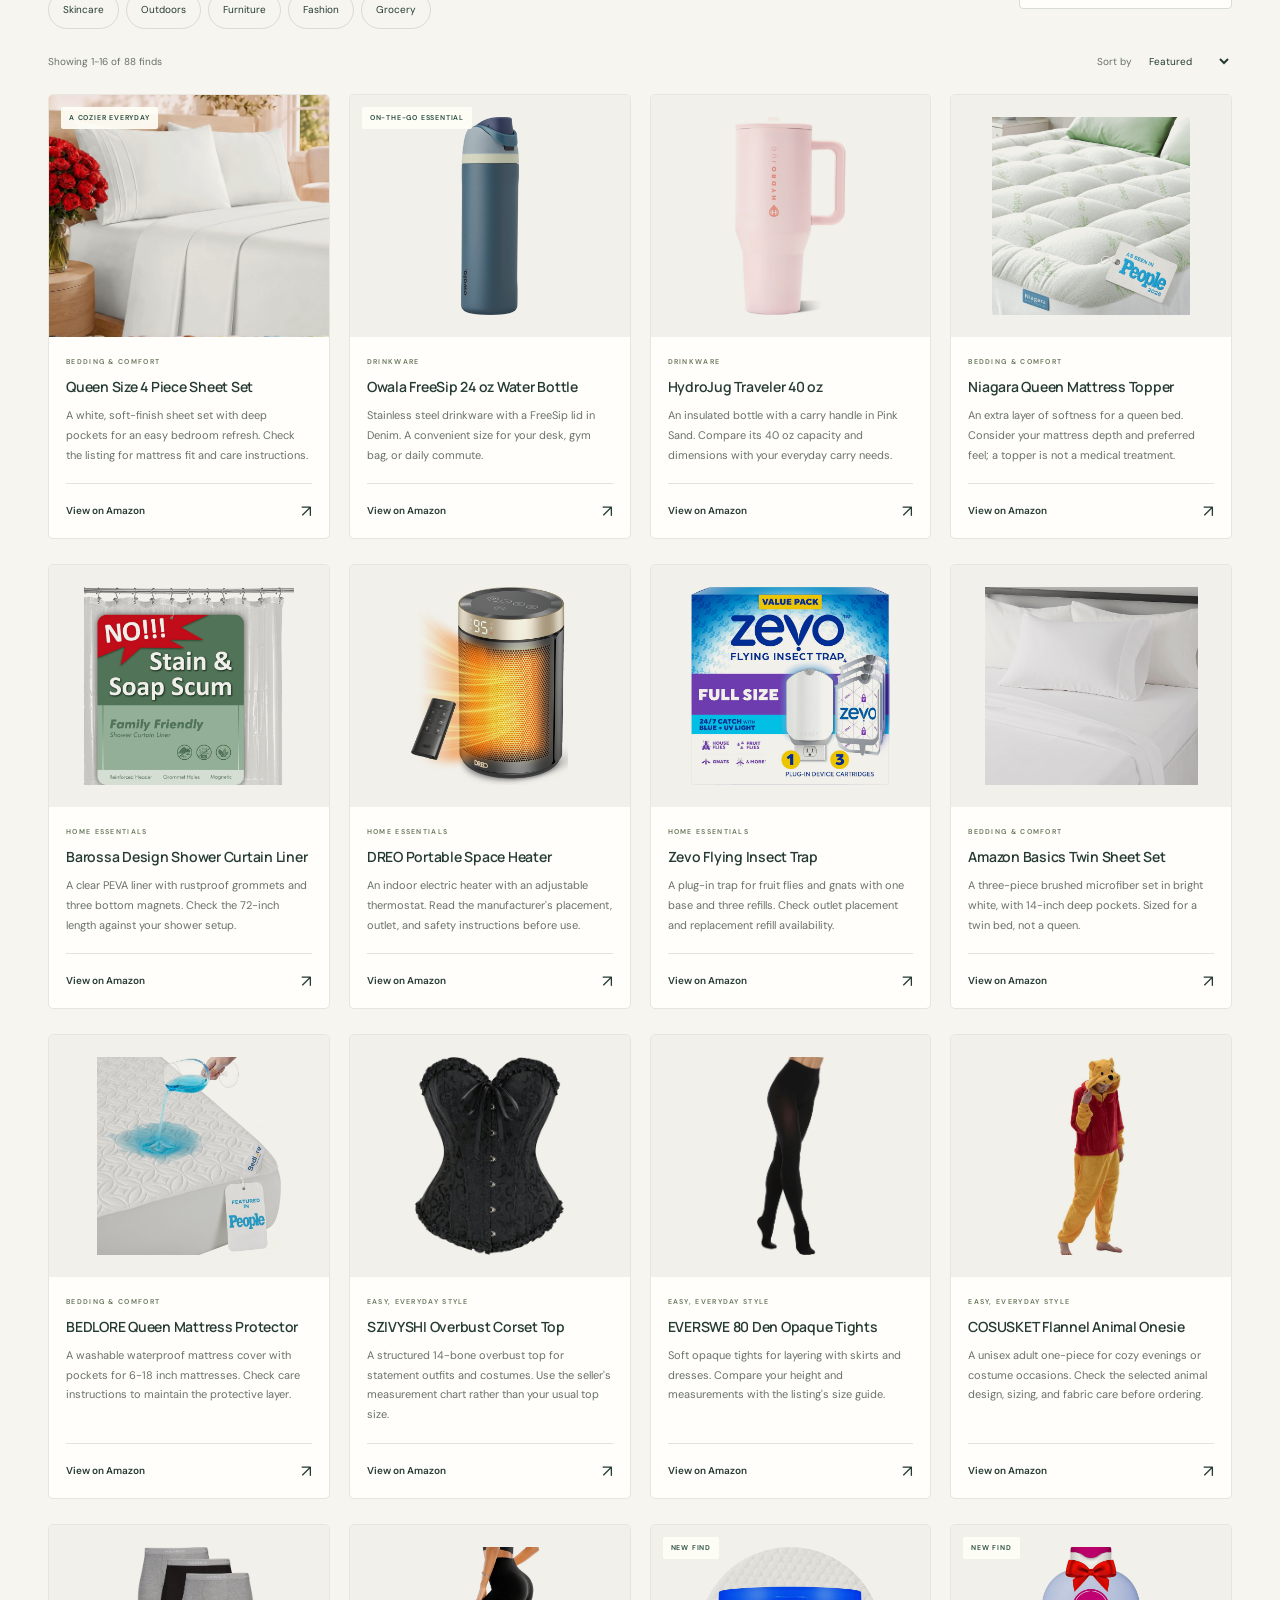
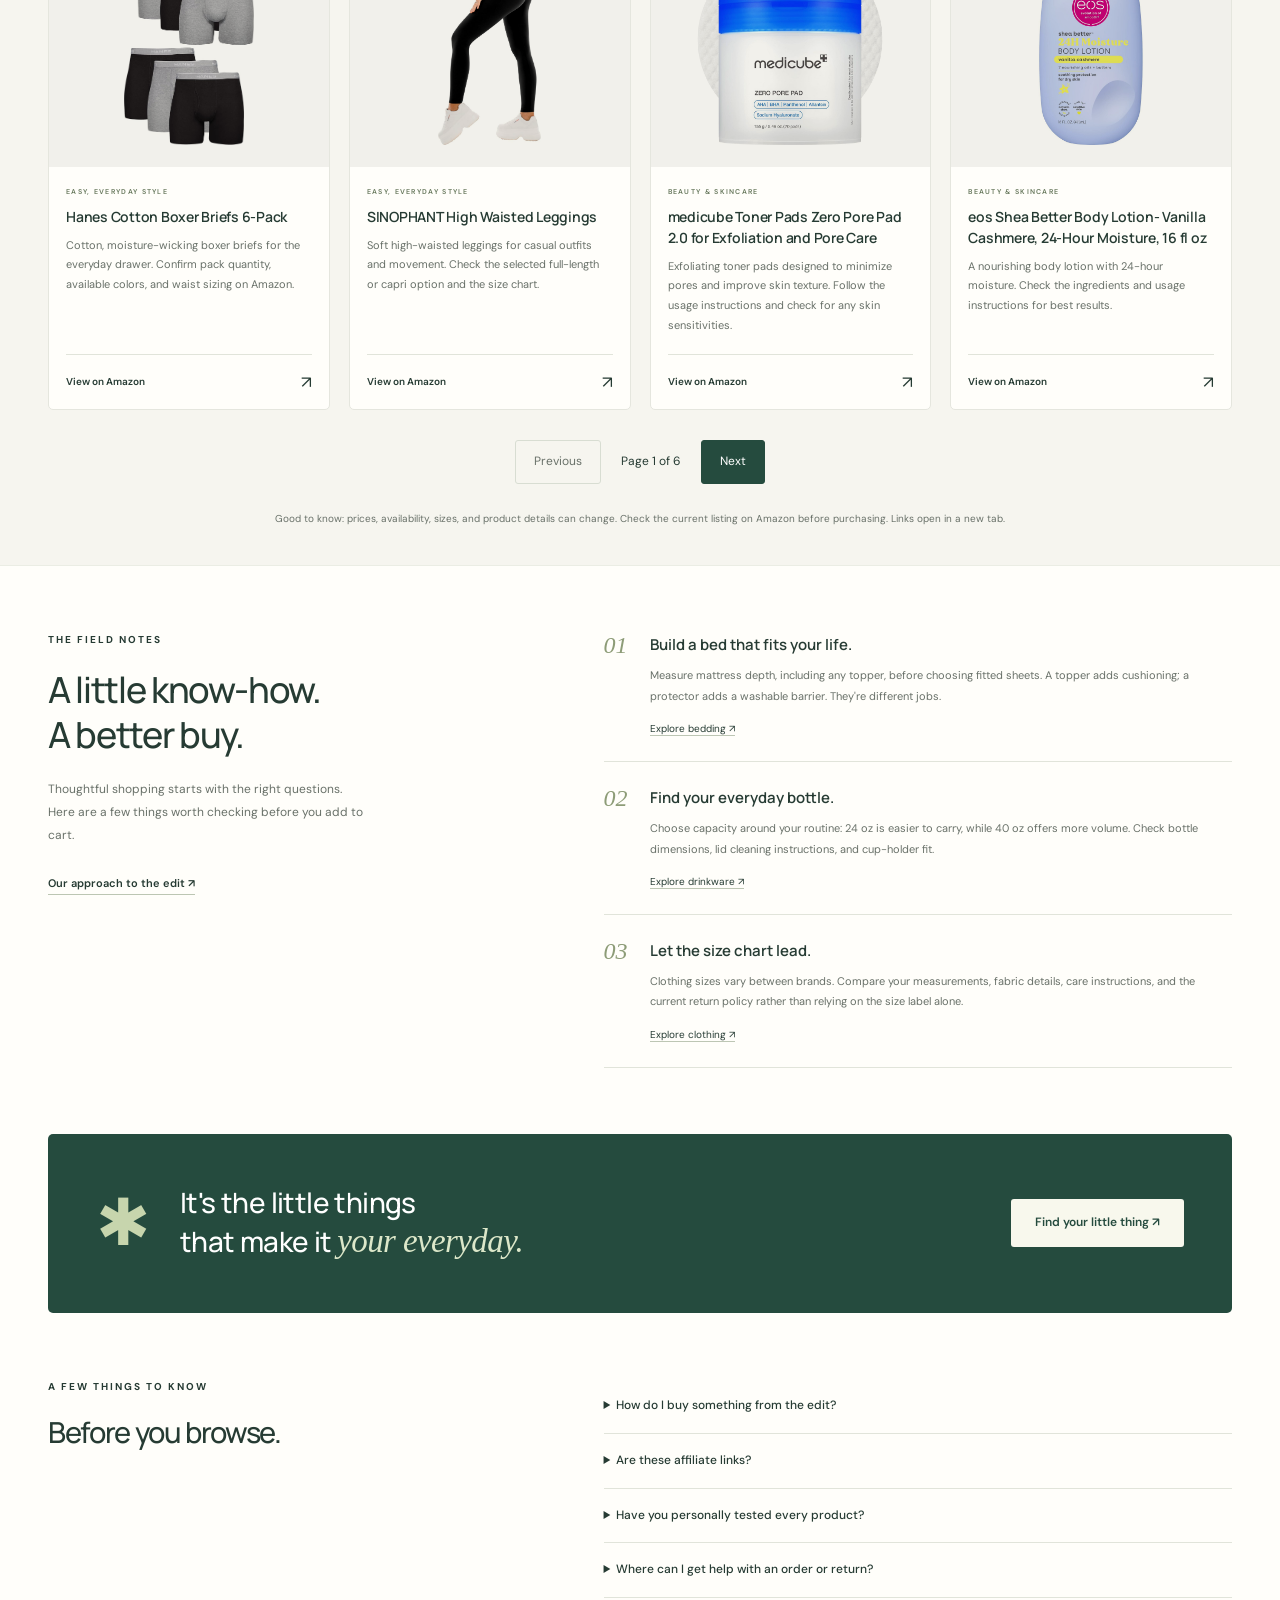
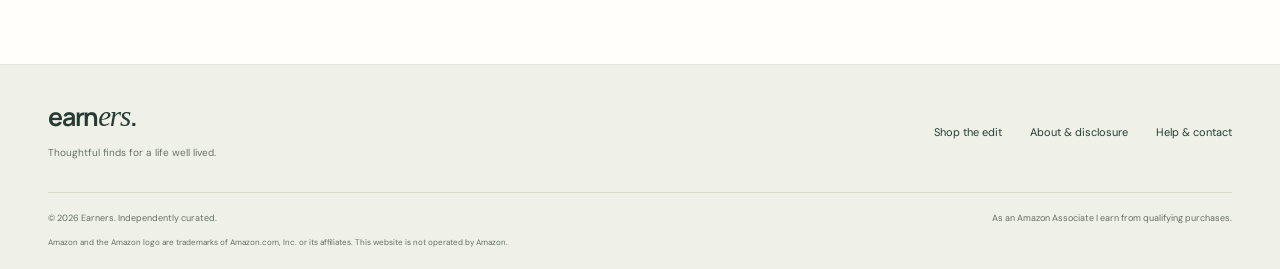
==== commit 0d7dc5b5: "more pages" ====
--- a/index.html
+++ b/index.html
@@ -90,11 +90,15 @@
     {
       "@type": "Thing",
       "name": "Fashion"
+    },
+    {
+      "@type": "Thing",
+      "name": "Grocery"
     }
   ],
   "mainEntity": {
     "@type": "ItemList",
-    "numberOfItems": 59,
+    "numberOfItems": 88,
     "itemListElement": [
       {
         "@type": "ListItem",
@@ -449,6 +453,180 @@
         "position": 59,
         "name": "ANRABESS Women Summer Casual Wide Leg Palazzo Pants with Pockets",
         "url": "https://link.amazon/A04yzH0NM"
+      },
+      {
+        "@type": "ListItem",
+        "position": 60,
+        "name": "Rubies at Party City DC Superheroes Supergirl TV Series: Supergirl Costume Dress for Adults, Women's Costume",
+        "url": "https://link.amazon/B0cqO9iCO"
+      },
+      {
+        "@type": "ListItem",
+        "position": 61,
+        "name": "Inflatable Chicken Costume Adult, Inflatables Rooster Costume Women/Men for Party",
+        "url": "https://link.amazon/B0i4wuys0"
+      },
+      {
+        "@type": "ListItem",
+        "position": 62,
+        "name": "Akokvlar 8Pcs Medieval Renaissance Costume Vintage Elf Dress for Women with Accessories",
+        "url": "https://link.amazon/B08Elzybw"
+      },
+      {
+        "@type": "ListItem",
+        "position": 63,
+        "name": "Von Dutch Medium Y2K Shoulder Bag Purse for Women",
+        "url": "https://link.amazon/B048wCN0j"
+      },
+      {
+        "@type": "ListItem",
+        "position": 64,
+        "name": "Aelfric Eden Sweaters for Women Oversized Chunky Cable Knit Crew Neck Solid Pullover Sweater Trendy Vintage Fall Tops",
+        "url": "https://link.amazon/B0a9VeitM"
+      },
+      {
+        "@type": "ListItem",
+        "position": 65,
+        "name": "Christmas Family Pajamas Family Matching Sleepwear Xmas Long Sleeve Jammies Matching Holiday Pajamas",
+        "url": "https://link.amazon/B0a6N7xap"
+      },
+      {
+        "@type": "ListItem",
+        "position": 66,
+        "name": "Amazon Essentials Men's Relaxed-Fit Double Breasted Wool Blend Longline Topcoat with Classic Lapel",
+        "url": "https://link.amazon/B0d8hFU7g"
+      },
+      {
+        "@type": "ListItem",
+        "position": 67,
+        "name": "COOFANDY Mens Quarter Zip Pullover Mock Neck Sweatshirt Long Sleeve Sweater",
+        "url": "https://link.amazon/B0bRMSUBK"
+      },
+      {
+        "@type": "ListItem",
+        "position": 68,
+        "name": "OKEEFE Hybrid Active Noise Cancelling Headphones 120H Playtime Wireless Bluetooth 6.0 Headphones with Hi-Res Sound & 360° Surround Clear Call Mics Over Ear Headphone Headset for Travel,Workout Black",
+        "url": "https://link.amazon/B043TnV8i"
+      },
+      {
+        "@type": "ListItem",
+        "position": 69,
+        "name": "Wireless Earbuds, Bluetooth 5.4 Headphones HIFI Stereo/Crystal clear sound",
+        "url": "https://link.amazon/B0dkcLIAu"
+      },
+      {
+        "@type": "ListItem",
+        "position": 70,
+        "name": "Away The Everywhere Bag, Airline-Approved Carry-On Travel Bag",
+        "url": "https://link.amazon/B04hLTsaz"
+      },
+      {
+        "@type": "ListItem",
+        "position": 71,
+        "name": "Away The Everywhere Bag, Airline-Approved Carry-On Travel Bag",
+        "url": "https://link.amazon/B0hvBZVRQ"
+      },
+      {
+        "@type": "ListItem",
+        "position": 72,
+        "name": "Away The Carry-On Flex, 22-Inch Lightweight Expandable Carry-On Luggage",
+        "url": "https://link.amazon/B06fASoot"
+      },
+      {
+        "@type": "ListItem",
+        "position": 73,
+        "name": "Solar Power Bank,49800mAh Wireless Portable Phone Charger with 4 Cables",
+        "url": "https://link.amazon/B08RcbpWs"
+      },
+      {
+        "@type": "ListItem",
+        "position": 74,
+        "name": "Google Pixel 11 - Unlocked Smartphone, Gemini - 256 GB - Frost",
+        "url": "https://link.amazon/B06D3ZmGG"
+      },
+      {
+        "@type": "ListItem",
+        "position": 75,
+        "name": "Pre-Loved Retiro NM Handbag, Red",
+        "url": "https://link.amazon/B0cR1dFGi"
+      },
+      {
+        "@type": "ListItem",
+        "position": 76,
+        "name": "Reese's Assorted Peanut Butter Halloween Candy Pumpkin Bowl, 110 ct",
+        "url": "https://link.amazon/B0fKqtjjl"
+      },
+      {
+        "@type": "ListItem",
+        "position": 77,
+        "name": "Goody Ouchless Polyband Hair Ties, 500 Ct, Assorted, Latex Elastic Bands",
+        "url": "https://link.amazon/B05mmNjEO"
+      },
+      {
+        "@type": "ListItem",
+        "position": 78,
+        "name": "LANEIGE Lip Sleeping Mask | Korean Overnight Lip Treatment",
+        "url": "https://link.amazon/B0dLb3rHi"
+      },
+      {
+        "@type": "ListItem",
+        "position": 79,
+        "name": "Palmer's Cocoa Butter Formula, Tahitian Vanilla Body Balm (7.25 oz)",
+        "url": "https://link.amazon/B01y3MHY3"
+      },
+      {
+        "@type": "ListItem",
+        "position": 80,
+        "name": "Armani Beauty Stronger With You Intensely - Warm & Spicy Cologne for Men",
+        "url": "https://link.amazon/B02kLgbrM"
+      },
+      {
+        "@type": "ListItem",
+        "position": 81,
+        "name": "Pond's Nourishing Moisturizing Cream, Crema S, Fragrance Free, Ivory, 14.1 Oz",
+        "url": "https://link.amazon/B05n874oE"
+      },
+      {
+        "@type": "ListItem",
+        "position": 82,
+        "name": "Wahl Clipper Rechargeable Cord/Cordless Haircutting & Trimming Kit",
+        "url": "https://link.amazon/B03ShItwf"
+      },
+      {
+        "@type": "ListItem",
+        "position": 83,
+        "name": "Got2B Glued Styling Spiking Hair Gel, 6 oz tubes - 2 + Travel 1.25 oz tube",
+        "url": "https://link.amazon/B04oT2blV"
+      },
+      {
+        "@type": "ListItem",
+        "position": 84,
+        "name": "Nudestix Exfoliating Butter Body Wash – 3-in-1 Foaming Cleanser, Body Scrub & Skin Renewing Treatment with Salt, AHA/BHA & Tangerine Butter | Clean, Vegan & Scented with Lavender & Bergamot",
+        "url": "https://link.amazon/B0f8z2DpT"
+      },
+      {
+        "@type": "ListItem",
+        "position": 85,
+        "name": "Harry's Advanced Hydration Lip Treatment for Men - Clear Finish - 0.34 oz",
+        "url": "https://link.amazon/B0jjNWcUr"
+      },
+      {
+        "@type": "ListItem",
+        "position": 86,
+        "name": "Big Dreams Baby Diapers, Size 3, 192 Count",
+        "url": "https://link.amazon/B0dCJaUE0"
+      },
+      {
+        "@type": "ListItem",
+        "position": 87,
+        "name": "Old Spice Body Wash for Men, Long-Lasting Swagger Scent, 24 fl oz Pack of 2",
+        "url": "https://link.amazon/B0aIG3hrt"
+      },
+      {
+        "@type": "ListItem",
+        "position": 88,
+        "name": "Glo Melanin Natural Lemon & Turmeric Lip Balm - Brighten, Nourish Dark Lips",
+        "url": "https://link.amazon/B05lo3M5k"
       }
     ]
   }
@@ -503,11 +681,11 @@
     </section>
     <section class="shop-section" id="shop" aria-labelledby="shop-title">
       <div class="container">
-        <div class="section-heading"><div><p class="eyebrow">THE GOOD-FINDS LINEUP</p><h2 id="shop-title">Meet your next favorites.</h2><p class="section-intro">Useful things. Cozy things. Just-your-style things.</p></div><span class="collection-count">THE EVERYDAY COLLECTION / 59 FINDS</span></div>
+        <div class="section-heading"><div><p class="eyebrow">THE GOOD-FINDS LINEUP</p><h2 id="shop-title">Meet your next favorites.</h2><p class="section-intro">Useful things. Cozy things. Just-your-style things.</p></div><span class="collection-count">THE EVERYDAY COLLECTION / 88 FINDS</span></div>
         <p class="affiliate-note"><span aria-hidden="true">&#9432;</span> As an Amazon Associate I earn from qualifying purchases. <a href="about.html#disclosure">How affiliate links work</a></p>
         <div class="shop-tools" hidden id="shop-tools">
           <div class="filter-list" role="group" aria-label="Filter products by category">
-            <button type="button" class="filter active" data-filter="all" aria-pressed="true">All finds <span>59</span></button>
+            <button type="button" class="filter active" data-filter="all" aria-pressed="true">All finds <span>88</span></button>
             <button type="button" class="filter" data-filter="bedding" aria-pressed="false">Bedding</button>
             <button type="button" class="filter" data-filter="drinkware" aria-pressed="false">Drinkware</button>
             <button type="button" class="filter" data-filter="home" aria-pressed="false">Home essentials</button>
@@ -523,10 +701,11 @@
             <button type="button" class="filter" data-filter="outdoors" aria-pressed="false">Outdoors</button>
             <button type="button" class="filter" data-filter="furniture" aria-pressed="false">Furniture</button>
             <button type="button" class="filter" data-filter="fashion" aria-pressed="false">Fashion</button>
+            <button type="button" class="filter" data-filter="grocery" aria-pressed="false">Grocery</button>
           </div>
           <label class="search-box"><svg aria-hidden="true" viewBox="0 0 24 24" width="18" height="18"><circle cx="10.5" cy="10.5" r="6.5"></circle><path d="m16 16 5 5"></path></svg><span class="sr-only">Search products</span><input id="product-search" type="search" placeholder="Find something good..." autocomplete="off"></label>
         </div>
-        <div class="results-bar" id="results-bar" hidden><p id="result-count" tabindex="-1" role="status" aria-live="polite" aria-atomic="true">Showing all 59 finds</p><label>Sort by <select id="product-sort"><option value="featured">Featured</option><option value="az">Name: A to Z</option><option value="za">Name: Z to A</option></select></label></div>
+        <div class="results-bar" id="results-bar" hidden><p id="result-count" tabindex="-1" role="status" aria-live="polite" aria-atomic="true">Showing all 88 finds</p><label>Sort by <select id="product-sort"><option value="featured">Featured</option><option value="az">Name: A to Z</option><option value="za">Name: Z to A</option></select></label></div>
         <div class="product-grid" id="product-grid">
           <!-- PRODUCTS:START -->
           <article class="product-card product-card-lifestyle" data-category="bedding">
@@ -764,6 +943,122 @@
           <article class="product-card" data-category="fashion">
             <div class="product-image"><img src="images/anrabess_women_summer_casual_wide_leg_palazzo_pants_with_pockets.jpg" alt="ANRABESS Women Summer Casual Wide Leg Palazzo Pants with Pockets" width="360" height="360" loading="lazy"></div>
             <div class="product-content"><p class="product-category">FASHION</p><h3>ANRABESS Women Summer Casual Wide Leg Palazzo Pants with Pockets</h3><p class="product-description">Elegant and stylish ANRABESS women summer casual wide leg palazzo pants with pockets, perfect for a comfortable and chic summer look.</p><a class="amazon-link" href="https://link.amazon/A04yzH0NM" target="_blank" rel="sponsored nofollow noopener noreferrer">View on Amazon <span aria-hidden="true">&nearr;</span><span class="sr-only">: ANRABESS Women Summer Casual Wide Leg Palazzo Pants with Pockets (opens in a new tab)</span></a></div>
+          </article>
+          <article class="product-card" data-category="fashion">
+            <div class="product-image"><img src="images/rubies_at_party_city_dc_superheroes.jpg" alt="Rubies at Party City DC Superheroes Supergirl TV Series: Supergirl Costume Dress for Adults, Women&#39;s Costume" width="360" height="360" loading="lazy"></div>
+            <div class="product-content"><p class="product-category">FASHION</p><h3>Rubies at Party City DC Superheroes Supergirl TV Series: Supergirl Costume Dress for Adults, Women&#39;s Costume</h3><p class="product-description">Elegant and stylish Rubies at Party City DC Superheroes Supergirl TV Series: Supergirl costume dress for adults, perfect for themed parties and cosplay events.</p><a class="amazon-link" href="https://link.amazon/B0cqO9iCO" target="_blank" rel="sponsored nofollow noopener noreferrer">View on Amazon <span aria-hidden="true">&nearr;</span><span class="sr-only">: Rubies at Party City DC Superheroes Supergirl TV Series: Supergirl Costume Dress for Adults, Women&#39;s Costume (opens in a new tab)</span></a></div>
+          </article>
+          <article class="product-card" data-category="fashion">
+            <div class="product-image"><img src="images/inflatable_chicken.jpg" alt="Inflatable Chicken Costume Adult, Inflatables Rooster Costume Women/Men for Party" width="360" height="360" loading="lazy"></div>
+            <div class="product-content"><p class="product-category">FASHION</p><h3>Inflatable Chicken Costume Adult, Inflatables Rooster Costume Women/Men for Party</h3><p class="product-description">Elegant and stylish inflatable chicken costume for adults, perfect for parties and events, suitable for both women and men.</p><a class="amazon-link" href="https://link.amazon/B0i4wuys0" target="_blank" rel="sponsored nofollow noopener noreferrer">View on Amazon <span aria-hidden="true">&nearr;</span><span class="sr-only">: Inflatable Chicken Costume Adult, Inflatables Rooster Costume Women/Men for Party (opens in a new tab)</span></a></div>
+          </article>
+          <article class="product-card" data-category="fashion">
+            <div class="product-image"><img src="images/vintage_elf_dress_for_women_with_accessories.jpg" alt="Akokvlar 8Pcs Medieval Renaissance Costume Vintage Elf Dress for Women with Accessories" width="360" height="360" loading="lazy"></div>
+            <div class="product-content"><p class="product-category">FASHION</p><h3>Akokvlar 8Pcs Medieval Renaissance Costume Vintage Elf Dress for Women with Accessories</h3><p class="product-description">Elegant and stylish Akokvlar 8Pcs medieval renaissance costume vintage elf dress for women with accessories, perfect for themed parties and cosplay events.</p><a class="amazon-link" href="https://link.amazon/B08Elzybw" target="_blank" rel="sponsored nofollow noopener noreferrer">View on Amazon <span aria-hidden="true">&nearr;</span><span class="sr-only">: Akokvlar 8Pcs Medieval Renaissance Costume Vintage Elf Dress for Women with Accessories (opens in a new tab)</span></a></div>
+          </article>
+          <article class="product-card" data-category="fashion">
+            <div class="product-image"><img src="images/von_dutch_medium_y2k_shoulder_bag_purse_for_women.jpg" alt="Von Dutch Medium Y2K Shoulder Bag Purse for Women" width="360" height="360" loading="lazy"></div>
+            <div class="product-content"><p class="product-category">FASHION</p><h3>Von Dutch Medium Y2K Shoulder Bag Purse for Women</h3><p class="product-description">Elegant and stylish Von Dutch medium Y2K shoulder bag purse for women, perfect for adding a trendy touch to any outfit.</p><a class="amazon-link" href="https://link.amazon/B048wCN0j" target="_blank" rel="sponsored nofollow noopener noreferrer">View on Amazon <span aria-hidden="true">&nearr;</span><span class="sr-only">: Von Dutch Medium Y2K Shoulder Bag Purse for Women (opens in a new tab)</span></a></div>
+          </article>
+          <article class="product-card" data-category="fashion">
+            <div class="product-image"><img src="images/aelfric_eden_sweaters_for_women.jpg" alt="Aelfric Eden Sweaters for Women Oversized Chunky Cable Knit Crew Neck Solid Pullover Sweater Trendy Vintage Fall Tops" width="360" height="360" loading="lazy"></div>
+            <div class="product-content"><p class="product-category">FASHION</p><h3>Aelfric Eden Sweaters for Women Oversized Chunky Cable Knit Crew Neck Solid Pullover Sweater Trendy Vintage Fall Tops</h3><p class="product-description">Elegant and stylish Aelfric Eden sweaters for women, oversized chunky cable knit crew neck solid pullover sweater, perfect for trendy vintage fall outfits.</p><a class="amazon-link" href="https://link.amazon/B0a9VeitM" target="_blank" rel="sponsored nofollow noopener noreferrer">View on Amazon <span aria-hidden="true">&nearr;</span><span class="sr-only">: Aelfric Eden Sweaters for Women Oversized Chunky Cable Knit Crew Neck Solid Pullover Sweater Trendy Vintage Fall Tops (opens in a new tab)</span></a></div>
+          </article>
+          <article class="product-card" data-category="fashion">
+            <div class="product-image"><img src="images/christmas_family_pajamas.jpg" alt="Christmas Family Pajamas Family Matching Sleepwear Xmas Long Sleeve Jammies Matching Holiday Pajamas" width="360" height="360" loading="lazy"></div>
+            <div class="product-content"><p class="product-category">FASHION</p><h3>Christmas Family Pajamas Family Matching Sleepwear Xmas Long Sleeve Jammies Matching Holiday Pajamas</h3><p class="product-description">Elegant and stylish Christmas family pajamas for matching sleepwear, perfect for holiday celebrations and cozy family moments.</p><a class="amazon-link" href="https://link.amazon/B0a6N7xap" target="_blank" rel="sponsored nofollow noopener noreferrer">View on Amazon <span aria-hidden="true">&nearr;</span><span class="sr-only">: Christmas Family Pajamas Family Matching Sleepwear Xmas Long Sleeve Jammies Matching Holiday Pajamas (opens in a new tab)</span></a></div>
+          </article>
+          <article class="product-card" data-category="fashion">
+            <div class="product-image"><img src="images/amazon_essentials_mens_relaxed_fit_double.jpg" alt="Amazon Essentials Men&#39;s Relaxed-Fit Double Breasted Wool Blend Longline Topcoat with Classic Lapel" width="360" height="360" loading="lazy"></div>
+            <div class="product-content"><p class="product-category">FASHION</p><h3>Amazon Essentials Men&#39;s Relaxed-Fit Double Breasted Wool Blend Longline Topcoat with Classic Lapel</h3><p class="product-description">Elegant and stylish Amazon Essentials men&#39;s relaxed-fit double breasted wool blend longline topcoat with classic lapel, perfect for formal and casual occasions.</p><a class="amazon-link" href="https://link.amazon/B0d8hFU7g" target="_blank" rel="sponsored nofollow noopener noreferrer">View on Amazon <span aria-hidden="true">&nearr;</span><span class="sr-only">: Amazon Essentials Men&#39;s Relaxed-Fit Double Breasted Wool Blend Longline Topcoat with Classic Lapel (opens in a new tab)</span></a></div>
+          </article>
+          <article class="product-card" data-category="fashion">
+            <div class="product-image"><img src="images/coofandy_mens_quarter_zip_pullover_mock_neck_sweatshirt_long_sleeve_sweater.jpg" alt="COOFANDY Mens Quarter Zip Pullover Mock Neck Sweatshirt Long Sleeve Sweater" width="360" height="360" loading="lazy"></div>
+            <div class="product-content"><p class="product-category">FASHION</p><h3>COOFANDY Mens Quarter Zip Pullover Mock Neck Sweatshirt Long Sleeve Sweater</h3><p class="product-description">Elegant and stylish COOFANDY mens quarter zip pullover mock neck sweatshirt long sleeve sweater, perfect for casual and semi-formal occasions.</p><a class="amazon-link" href="https://link.amazon/B0bRMSUBK" target="_blank" rel="sponsored nofollow noopener noreferrer">View on Amazon <span aria-hidden="true">&nearr;</span><span class="sr-only">: COOFANDY Mens Quarter Zip Pullover Mock Neck Sweatshirt Long Sleeve Sweater (opens in a new tab)</span></a></div>
+          </article>
+          <article class="product-card" data-category="electronics">
+            <div class="product-image"><img src="images/okeefe_hybrid_active_noise_cancelling_headphones.jpg" alt="OKEEFE Hybrid Active Noise Cancelling Headphones 120H Playtime Wireless Bluetooth 6.0 Headphones with Hi-Res Sound &amp; 360° Surround Clear Call Mics Over Ear Headphone Headset for Travel,Workout Black" width="360" height="360" loading="lazy"></div>
+            <div class="product-content"><p class="product-category">ELECTRONICS</p><h3>OKEEFE Hybrid Active Noise Cancelling Headphones 120H Playtime Wireless Bluetooth 6.0 Headphones with Hi-Res Sound &amp; 360° Surround Clear Call Mics Over Ear Headphone Headset for Travel,Workout Black</h3><p class="product-description">Elegant and stylish OKEEFE hybrid active noise cancelling headphones with 120H playtime, wireless Bluetooth 6.0, hi-res sound &amp; 360° surround clear call mics, perfect for travel and workouts.</p><a class="amazon-link" href="https://link.amazon/B043TnV8i" target="_blank" rel="sponsored nofollow noopener noreferrer">View on Amazon <span aria-hidden="true">&nearr;</span><span class="sr-only">: OKEEFE Hybrid Active Noise Cancelling Headphones 120H Playtime Wireless Bluetooth 6.0 Headphones with Hi-Res Sound &amp; 360° Surround Clear Call Mics Over Ear Headphone Headset for Travel,Workout Black (opens in a new tab)</span></a></div>
+          </article>
+          <article class="product-card" data-category="electronics">
+            <div class="product-image"><img src="images/wireless_earbuds_bluetooth_5_4_headphones_hifi_stereo_crystal_clear_sound.jpg" alt="Wireless Earbuds, Bluetooth 5.4 Headphones HIFI Stereo/Crystal clear sound" width="360" height="360" loading="lazy"></div>
+            <div class="product-content"><p class="product-category">ELECTRONICS</p><h3>Wireless Earbuds, Bluetooth 5.4 Headphones HIFI Stereo/Crystal clear sound</h3><p class="product-description">Elegant and stylish wireless earbuds with Bluetooth 5.4, HIFI stereo and crystal clear sound, perfect for everyday use.</p><a class="amazon-link" href="https://link.amazon/B0dkcLIAu" target="_blank" rel="sponsored nofollow noopener noreferrer">View on Amazon <span aria-hidden="true">&nearr;</span><span class="sr-only">: Wireless Earbuds, Bluetooth 5.4 Headphones HIFI Stereo/Crystal clear sound (opens in a new tab)</span></a></div>
+          </article>
+          <article class="product-card" data-category="fashion">
+            <div class="product-image"><img src="images/away_the_everywhere_bag_airline_approved_carry_on_travel_bags.jpg" alt="Away The Everywhere Bag, Airline-Approved Carry-On Travel Bag" width="360" height="360" loading="lazy"></div>
+            <div class="product-content"><p class="product-category">FASHION</p><h3>Away The Everywhere Bag, Airline-Approved Carry-On Travel Bag</h3><p class="product-description">Elegant and stylish Away The Everywhere Bag, airline-approved carry-on travel bag, perfect for travel.</p><a class="amazon-link" href="https://link.amazon/B04hLTsaz" target="_blank" rel="sponsored nofollow noopener noreferrer">View on Amazon <span aria-hidden="true">&nearr;</span><span class="sr-only">: Away The Everywhere Bag, Airline-Approved Carry-On Travel Bag (opens in a new tab)</span></a></div>
+          </article>
+          <article class="product-card" data-category="fashion">
+            <div class="product-image"><img src="images/away_the_everywhere_bag_airline_approved_carry_on_travel_bag.jpg" alt="Away The Everywhere Bag, Airline-Approved Carry-On Travel Bag" width="360" height="360" loading="lazy"></div>
+            <div class="product-content"><p class="product-category">FASHION</p><h3>Away The Everywhere Bag, Airline-Approved Carry-On Travel Bag</h3><p class="product-description">Elegant and stylish Away The Everywhere Bag, airline-approved carry-on travel bag, perfect for travel.</p><a class="amazon-link" href="https://link.amazon/B0hvBZVRQ" target="_blank" rel="sponsored nofollow noopener noreferrer">View on Amazon <span aria-hidden="true">&nearr;</span><span class="sr-only">: Away The Everywhere Bag, Airline-Approved Carry-On Travel Bag (opens in a new tab)</span></a></div>
+          </article>
+          <article class="product-card" data-category="fashion">
+            <div class="product-image"><img src="images/away_the_carry_on_flex_22_inch_lightweight_expandable_carry_on_luggage.jpg" alt="Away The Carry-On Flex, 22-Inch Lightweight Expandable Carry-On Luggage" width="360" height="360" loading="lazy"></div>
+            <div class="product-content"><p class="product-category">FASHION</p><h3>Away The Carry-On Flex, 22-Inch Lightweight Expandable Carry-On Luggage</h3><p class="product-description">Elegant and stylish Away The Carry-On Flex, 22-Inch lightweight expandable carry-on luggage, perfect for travel.</p><a class="amazon-link" href="https://link.amazon/B06fASoot" target="_blank" rel="sponsored nofollow noopener noreferrer">View on Amazon <span aria-hidden="true">&nearr;</span><span class="sr-only">: Away The Carry-On Flex, 22-Inch Lightweight Expandable Carry-On Luggage (opens in a new tab)</span></a></div>
+          </article>
+          <article class="product-card" data-category="electronics">
+            <div class="product-image"><img src="images/solar_power_bank_49800mah_wireless_portable_phone_charger_with_4_cables.jpg" alt="Solar Power Bank,49800mAh Wireless Portable Phone Charger with 4 Cables" width="360" height="360" loading="lazy"></div>
+            <div class="product-content"><p class="product-category">ELECTRONICS</p><h3>Solar Power Bank,49800mAh Wireless Portable Phone Charger with 4 Cables</h3><p class="product-description">Elegant and stylish solar power bank with 49800mAh capacity, wireless portable phone charger with 4 cables, perfect for travel and outdoor use.</p><a class="amazon-link" href="https://link.amazon/B08RcbpWs" target="_blank" rel="sponsored nofollow noopener noreferrer">View on Amazon <span aria-hidden="true">&nearr;</span><span class="sr-only">: Solar Power Bank,49800mAh Wireless Portable Phone Charger with 4 Cables (opens in a new tab)</span></a></div>
+          </article>
+          <article class="product-card" data-category="electronics">
+            <div class="product-image"><img src="images/google_pixel_11_unlocked_smartphone_gemini_256_gb_frost.jpg" alt="Google Pixel 11 - Unlocked Smartphone, Gemini - 256 GB - Frost" width="360" height="360" loading="lazy"></div>
+            <div class="product-content"><p class="product-category">ELECTRONICS</p><h3>Google Pixel 11 - Unlocked Smartphone, Gemini - 256 GB - Frost</h3><p class="product-description">Elegant and stylish Google Pixel 11, unlocked smartphone in Gemini color with 256 GB storage, perfect for everyday use.</p><a class="amazon-link" href="https://link.amazon/B06D3ZmGG" target="_blank" rel="sponsored nofollow noopener noreferrer">View on Amazon <span aria-hidden="true">&nearr;</span><span class="sr-only">: Google Pixel 11 - Unlocked Smartphone, Gemini - 256 GB - Frost (opens in a new tab)</span></a></div>
+          </article>
+          <article class="product-card" data-category="fashion">
+            <div class="product-image"><img src="images/pre_loved_retiro_nm_handbag_red.jpg" alt="Pre-Loved Retiro NM Handbag, Red" width="360" height="360" loading="lazy"></div>
+            <div class="product-content"><p class="product-category">FASHION</p><h3>Pre-Loved Retiro NM Handbag, Red</h3><p class="product-description">Elegant and stylish Pre-Loved Retiro NM Handbag in red, perfect for everyday use.</p><a class="amazon-link" href="https://link.amazon/B0cR1dFGi" target="_blank" rel="sponsored nofollow noopener noreferrer">View on Amazon <span aria-hidden="true">&nearr;</span><span class="sr-only">: Pre-Loved Retiro NM Handbag, Red (opens in a new tab)</span></a></div>
+          </article>
+          <article class="product-card" data-category="grocery">
+            <div class="product-image"><img src="images/reeses_assorted_peanut_butter_halloween_candy_pumpkin_bowl_110_ct.jpg" alt="Reese&#39;s Assorted Peanut Butter Halloween Candy Pumpkin Bowl, 110 ct" width="360" height="360" loading="lazy"></div>
+            <div class="product-content"><p class="product-category">GROCERY</p><h3>Reese&#39;s Assorted Peanut Butter Halloween Candy Pumpkin Bowl, 110 ct</h3><p class="product-description">Elegant and stylish Reese&#39;s Assorted Peanut Butter Halloween Candy Pumpkin Bowl, 110 ct, perfect for Halloween celebrations.</p><a class="amazon-link" href="https://link.amazon/B0fKqtjjl" target="_blank" rel="sponsored nofollow noopener noreferrer">View on Amazon <span aria-hidden="true">&nearr;</span><span class="sr-only">: Reese&#39;s Assorted Peanut Butter Halloween Candy Pumpkin Bowl, 110 ct (opens in a new tab)</span></a></div>
+          </article>
+          <article class="product-card" data-category="beauty">
+            <div class="product-image"><img src="images/goody_ouchless_polyband_hair_ties_500_ct_assorted_latex_elastic_bands.jpg" alt="Goody Ouchless Polyband Hair Ties, 500 Ct, Assorted, Latex Elastic Bands" width="360" height="360" loading="lazy"></div>
+            <div class="product-content"><p class="product-category">BEAUTY &amp; SKINCARE</p><h3>Goody Ouchless Polyband Hair Ties, 500 Ct, Assorted, Latex Elastic Bands</h3><p class="product-description">Elegant and stylish Goody Ouchless Polyband Hair Ties, 500 Ct, assorted, latex elastic bands, perfect for everyday hair styling.</p><a class="amazon-link" href="https://link.amazon/B05mmNjEO" target="_blank" rel="sponsored nofollow noopener noreferrer">View on Amazon <span aria-hidden="true">&nearr;</span><span class="sr-only">: Goody Ouchless Polyband Hair Ties, 500 Ct, Assorted, Latex Elastic Bands (opens in a new tab)</span></a></div>
+          </article>
+          <article class="product-card" data-category="beauty">
+            <div class="product-image"><img src="images/laneige_lip_sleeping_mask_korean_overnight_lip_treatment.jpg" alt="LANEIGE Lip Sleeping Mask | Korean Overnight Lip Treatment" width="360" height="360" loading="lazy"></div>
+            <div class="product-content"><p class="product-category">BEAUTY &amp; SKINCARE</p><h3>LANEIGE Lip Sleeping Mask | Korean Overnight Lip Treatment</h3><p class="product-description">Elegant and stylish LANEIGE Lip Sleeping Mask, Korean overnight lip treatment, perfect for keeping lips moisturized overnight.</p><a class="amazon-link" href="https://link.amazon/B0dLb3rHi" target="_blank" rel="sponsored nofollow noopener noreferrer">View on Amazon <span aria-hidden="true">&nearr;</span><span class="sr-only">: LANEIGE Lip Sleeping Mask | Korean Overnight Lip Treatment (opens in a new tab)</span></a></div>
+          </article>
+          <article class="product-card" data-category="beauty">
+            <div class="product-image"><img src="images/palmers_cocoa_butter_formula_tahitian_vanilla_body_balm_7_25_oz.jpg" alt="Palmer&#39;s Cocoa Butter Formula, Tahitian Vanilla Body Balm (7.25 oz)" width="360" height="360" loading="lazy"></div>
+            <div class="product-content"><p class="product-category">BEAUTY &amp; SKINCARE</p><h3>Palmer&#39;s Cocoa Butter Formula, Tahitian Vanilla Body Balm (7.25 oz)</h3><p class="product-description">Elegant and stylish Palmer&#39;s Cocoa Butter Formula, Tahitian Vanilla Body Balm (7.25 oz), perfect for moisturizing and nourishing the skin.</p><a class="amazon-link" href="https://link.amazon/B01y3MHY3" target="_blank" rel="sponsored nofollow noopener noreferrer">View on Amazon <span aria-hidden="true">&nearr;</span><span class="sr-only">: Palmer&#39;s Cocoa Butter Formula, Tahitian Vanilla Body Balm (7.25 oz) (opens in a new tab)</span></a></div>
+          </article>
+          <article class="product-card" data-category="beauty">
+            <div class="product-image"><img src="images/armani_beauty_stronger_with_you_intensely_warm_spicy_cologne_for_men.jpg" alt="Armani Beauty Stronger With You Intensely - Warm &amp; Spicy Cologne for Men" width="360" height="360" loading="lazy"></div>
+            <div class="product-content"><p class="product-category">BEAUTY &amp; SKINCARE</p><h3>Armani Beauty Stronger With You Intensely - Warm &amp; Spicy Cologne for Men</h3><p class="product-description">Elegant and stylish Armani Beauty Stronger With You Intensely - Warm &amp; Spicy Cologne for Men, perfect for a sophisticated fragrance experience.</p><a class="amazon-link" href="https://link.amazon/B02kLgbrM" target="_blank" rel="sponsored nofollow noopener noreferrer">View on Amazon <span aria-hidden="true">&nearr;</span><span class="sr-only">: Armani Beauty Stronger With You Intensely - Warm &amp; Spicy Cologne for Men (opens in a new tab)</span></a></div>
+          </article>
+          <article class="product-card" data-category="beauty">
+            <div class="product-image"><img src="images/ponds_nourishing_moisturizing_cream_crema_s_fragrance_free_ivory_14_1_oz.jpg" alt="Pond&#39;s Nourishing Moisturizing Cream, Crema S, Fragrance Free, Ivory, 14.1 Oz" width="360" height="360" loading="lazy"></div>
+            <div class="product-content"><p class="product-category">BEAUTY &amp; SKINCARE</p><h3>Pond&#39;s Nourishing Moisturizing Cream, Crema S, Fragrance Free, Ivory, 14.1 Oz</h3><p class="product-description">Elegant and stylish Pond&#39;s Nourishing Moisturizing Cream, Crema S, fragrance free, ivory, 14.1 Oz, perfect for daily skincare.</p><a class="amazon-link" href="https://link.amazon/B05n874oE" target="_blank" rel="sponsored nofollow noopener noreferrer">View on Amazon <span aria-hidden="true">&nearr;</span><span class="sr-only">: Pond&#39;s Nourishing Moisturizing Cream, Crema S, Fragrance Free, Ivory, 14.1 Oz (opens in a new tab)</span></a></div>
+          </article>
+          <article class="product-card" data-category="beauty">
+            <div class="product-image"><img src="images/wahl_clipper_rechargeable_cord_cordless_haircutting_trimming_kit.jpg" alt="Wahl Clipper Rechargeable Cord/Cordless Haircutting &amp; Trimming Kit" width="360" height="360" loading="lazy"></div>
+            <div class="product-content"><p class="product-category">BEAUTY &amp; SKINCARE</p><h3>Wahl Clipper Rechargeable Cord/Cordless Haircutting &amp; Trimming Kit</h3><p class="product-description">Elegant and stylish Wahl Clipper Rechargeable Cord/Cordless Haircutting &amp; Trimming Kit, perfect for professional and home haircuts.</p><a class="amazon-link" href="https://link.amazon/B03ShItwf" target="_blank" rel="sponsored nofollow noopener noreferrer">View on Amazon <span aria-hidden="true">&nearr;</span><span class="sr-only">: Wahl Clipper Rechargeable Cord/Cordless Haircutting &amp; Trimming Kit (opens in a new tab)</span></a></div>
+          </article>
+          <article class="product-card" data-category="beauty">
+            <div class="product-image"><img src="images/got2b_glued_styling_spiking_hair_gel_6_oz_tubes_2_travel_1_25_oz_tube.jpg" alt="Got2B Glued Styling Spiking Hair Gel, 6 oz tubes - 2 + Travel 1.25 oz tube" width="360" height="360" loading="lazy"></div>
+            <div class="product-content"><p class="product-category">BEAUTY &amp; SKINCARE</p><h3>Got2B Glued Styling Spiking Hair Gel, 6 oz tubes - 2 + Travel 1.25 oz tube</h3><p class="product-description">Elegant and stylish Got2B Glued Styling Spiking Hair Gel, 6 oz tubes - 2 + Travel 1.25 oz tube, perfect for creating strong hold hairstyles.</p><a class="amazon-link" href="https://link.amazon/B04oT2blV" target="_blank" rel="sponsored nofollow noopener noreferrer">View on Amazon <span aria-hidden="true">&nearr;</span><span class="sr-only">: Got2B Glued Styling Spiking Hair Gel, 6 oz tubes - 2 + Travel 1.25 oz tube (opens in a new tab)</span></a></div>
+          </article>
+          <article class="product-card" data-category="beauty">
+            <div class="product-image"><img src="images/nudestix_exfoliating_butter_body_wash.jpg" alt="Nudestix Exfoliating Butter Body Wash – 3-in-1 Foaming Cleanser, Body Scrub &amp; Skin Renewing Treatment with Salt, AHA/BHA &amp; Tangerine Butter | Clean, Vegan &amp; Scented with Lavender &amp; Bergamot" width="360" height="360" loading="lazy"></div>
+            <div class="product-content"><p class="product-category">BEAUTY &amp; SKINCARE</p><h3>Nudestix Exfoliating Butter Body Wash – 3-in-1 Foaming Cleanser, Body Scrub &amp; Skin Renewing Treatment with Salt, AHA/BHA &amp; Tangerine Butter | Clean, Vegan &amp; Scented with Lavender &amp; Bergamot</h3><p class="product-description">Elegant and stylish Nudestix Exfoliating Butter Body Wash, a 3-in-1 foaming cleanser, body scrub &amp; skin renewing treatment with salt, AHA/BHA &amp; tangerine butter, clean, vegan &amp; scented with lavender &amp; bergamot.</p><a class="amazon-link" href="https://link.amazon/B0f8z2DpT" target="_blank" rel="sponsored nofollow noopener noreferrer">View on Amazon <span aria-hidden="true">&nearr;</span><span class="sr-only">: Nudestix Exfoliating Butter Body Wash – 3-in-1 Foaming Cleanser, Body Scrub &amp; Skin Renewing Treatment with Salt, AHA/BHA &amp; Tangerine Butter | Clean, Vegan &amp; Scented with Lavender &amp; Bergamot (opens in a new tab)</span></a></div>
+          </article>
+          <article class="product-card" data-category="beauty">
+            <div class="product-image"><img src="images/harrys_advanced_hydration_lip_treatment_for_men_clear_finish_0_34_oz.jpg" alt="Harry&#39;s Advanced Hydration Lip Treatment for Men - Clear Finish - 0.34 oz" width="360" height="360" loading="lazy"></div>
+            <div class="product-content"><p class="product-category">BEAUTY &amp; SKINCARE</p><h3>Harry&#39;s Advanced Hydration Lip Treatment for Men - Clear Finish - 0.34 oz</h3><p class="product-description">Elegant and stylish Harry&#39;s Advanced Hydration Lip Treatment for Men, clear finish, 0.34 oz, perfect for keeping lips moisturized.</p><a class="amazon-link" href="https://link.amazon/B0jjNWcUr" target="_blank" rel="sponsored nofollow noopener noreferrer">View on Amazon <span aria-hidden="true">&nearr;</span><span class="sr-only">: Harry&#39;s Advanced Hydration Lip Treatment for Men - Clear Finish - 0.34 oz (opens in a new tab)</span></a></div>
+          </article>
+          <article class="product-card" data-category="baby">
+            <div class="product-image"><img src="images/big_dreams_baby_diapers_size_3_192_count.jpg" alt="Big Dreams Baby Diapers, Size 3, 192 Count" width="360" height="360" loading="lazy"></div>
+            <div class="product-content"><p class="product-category">BABY</p><h3>Big Dreams Baby Diapers, Size 3, 192 Count</h3><p class="product-description">Elegant and stylish Big Dreams Baby Diapers, Size 3, 192 Count, perfect for keeping your baby comfortable.</p><a class="amazon-link" href="https://link.amazon/B0dCJaUE0" target="_blank" rel="sponsored nofollow noopener noreferrer">View on Amazon <span aria-hidden="true">&nearr;</span><span class="sr-only">: Big Dreams Baby Diapers, Size 3, 192 Count (opens in a new tab)</span></a></div>
+          </article>
+          <article class="product-card" data-category="beauty">
+            <div class="product-image"><img src="images/old_spice_body_wash_for_men_long_lasting_swagger_scent_24_fl_oz_pack_of_2.jpg" alt="Old Spice Body Wash for Men, Long-Lasting Swagger Scent, 24 fl oz Pack of 2" width="360" height="360" loading="lazy"></div>
+            <div class="product-content"><p class="product-category">BEAUTY &amp; SKINCARE</p><h3>Old Spice Body Wash for Men, Long-Lasting Swagger Scent, 24 fl oz Pack of 2</h3><p class="product-description">Elegant and stylish Old Spice Body Wash for Men, with long-lasting Swagger scent, 24 fl oz pack of 2, perfect for daily use.</p><a class="amazon-link" href="https://link.amazon/B0aIG3hrt" target="_blank" rel="sponsored nofollow noopener noreferrer">View on Amazon <span aria-hidden="true">&nearr;</span><span class="sr-only">: Old Spice Body Wash for Men, Long-Lasting Swagger Scent, 24 fl oz Pack of 2 (opens in a new tab)</span></a></div>
+          </article>
+          <article class="product-card" data-category="beauty">
+            <div class="product-image"><img src="images/glo_melanin_natural_lemon_turmeric_lip_balm_brighten_nourish_dark_lips.jpg" alt="Glo Melanin Natural Lemon &amp; Turmeric Lip Balm - Brighten, Nourish Dark Lips" width="360" height="360" loading="lazy"></div>
+            <div class="product-content"><p class="product-category">BEAUTY &amp; SKINCARE</p><h3>Glo Melanin Natural Lemon &amp; Turmeric Lip Balm - Brighten, Nourish Dark Lips</h3><p class="product-description">Elegant and stylish Glo Melanin Natural Lemon &amp; Turmeric Lip Balm, designed to brighten and nourish dark lips.</p><a class="amazon-link" href="https://link.amazon/B05lo3M5k" target="_blank" rel="sponsored nofollow noopener noreferrer">View on Amazon <span aria-hidden="true">&nearr;</span><span class="sr-only">: Glo Melanin Natural Lemon &amp; Turmeric Lip Balm - Brighten, Nourish Dark Lips (opens in a new tab)</span></a></div>
           </article>
           <!-- PRODUCTS:END -->
         </div>
